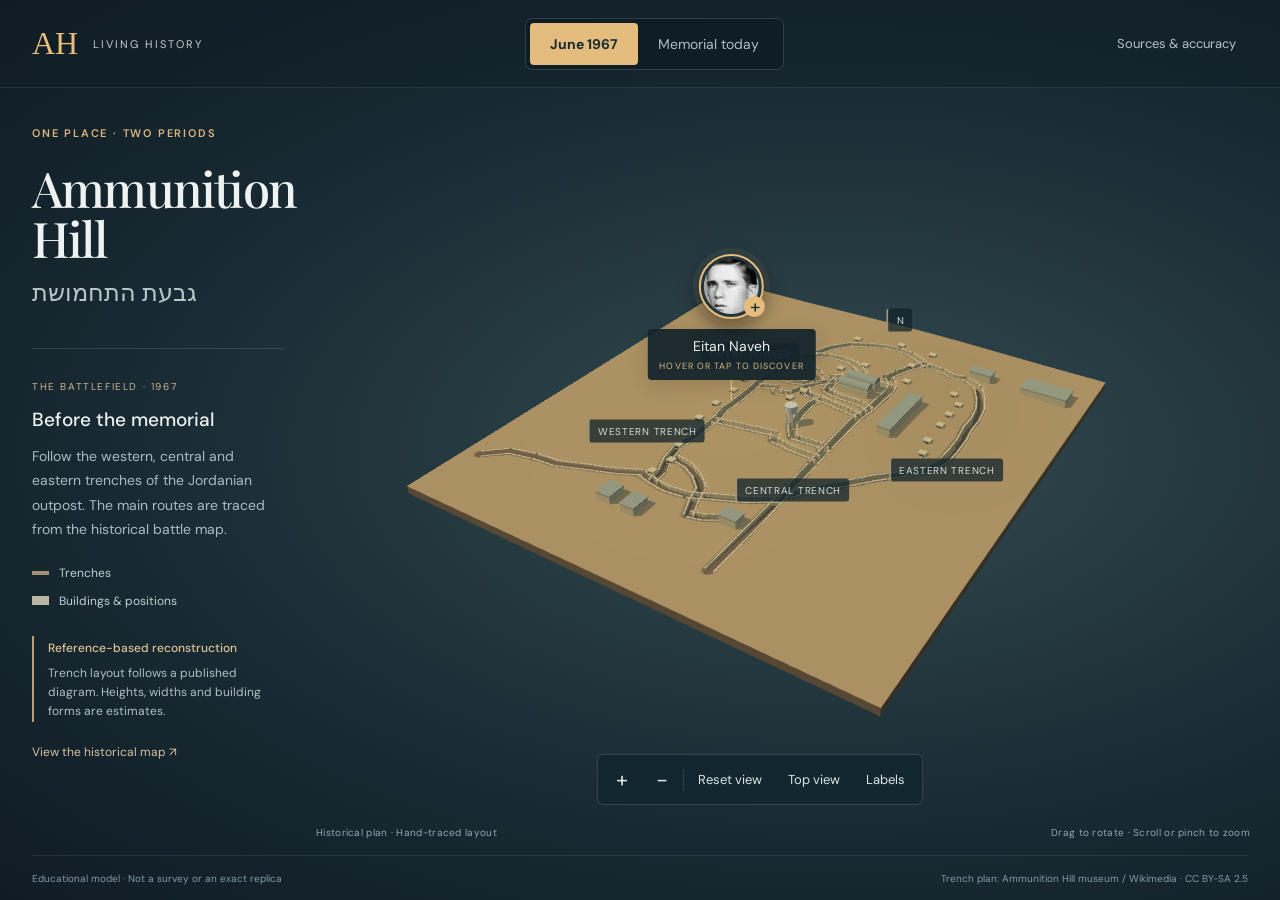
==== index.html @ fa63d5fa "Add Ammunition Hill interactive 3D game Include the June 1967 and modern memorial models, Eitan Nave" ====
<!doctype html>
<html lang="en"><head><meta charset="utf-8"><meta name="viewport" content="width=device-width,initial-scale=1"><title>Ammunition Hill — Then & Now</title><meta name="description" content="Explore two reference-based 3D models of Ammunition Hill: the 1967 battlefield and the modern memorial."><link rel="stylesheet" href="theme.css"><script type="importmap">{"imports":{"three":"./three.module.js"}}</script></head>
<body><main>
<header><a class="brand" href="./">AH <span>LIVING HISTORY</span></a><div class="era-switch" role="group" aria-label="Choose a period"><button id="era1967" aria-pressed="true">June 1967</button><button id="eraToday" aria-pressed="false">Memorial today</button></div><button id="sourcesButton" class="quiet">Sources & accuracy</button></header>
<aside class="intro-panel"><p class="eyebrow">ONE PLACE · TWO PERIODS</p><h1>Ammunition<br>Hill</h1><p class="hebrew" lang="he" dir="rtl">גבעת התחמושת</p><div class="era-copy"><span id="eraCaption">THE BATTLEFIELD · 1967</span><h2 id="eraTitle">Before the memorial</h2><p id="eraDescription">Follow the western, central and eastern trenches of the Jordanian outpost. The main routes are traced from the historical battle map.</p></div><div class="legend"><span><i class="trench-key"></i>Trenches</span><span><i class="building-key"></i>Buildings & positions</span></div><div class="accuracy"><b>Reference-based reconstruction</b><p id="accuracyText">Trench layout follows a published diagram. Heights, widths and building forms are estimates.</p></div><button id="mapButton" class="text-button">View the historical map ↗</button></aside>
<div id="scene" aria-label="Interactive 3D reconstruction of Ammunition Hill"></div><div id="loading" role="status">Preparing both landscapes…</div>
<div id="marker"><button id="portrait" aria-label="Read Eitan Naveh’s story" aria-expanded="false" aria-controls="story"><img src="eitan.jpg" alt="Eitan Naveh"><span class="plus">+</span></button><span class="marker-label">Eitan Naveh<small>HOVER OR TAP TO DISCOVER</small></span></div>
<div id="labels" aria-hidden="true"></div>
<article id="story" hidden aria-label="Eitan Naveh’s story"><button id="close" aria-label="Close biography">×</button><div class="story-head"><img src="eitan.jpg" alt="Portrait of Eitan Naveh"><div><p class="eyebrow">THE PEOPLE OF THE HILL</p><h2>Eitan Naveh</h2><p lang="he" dir="rtl">איתן נאוה</p><span>1944–1967 · Paratrooper</span></div></div><div class="story-body"><h3>His life</h3><p>Born on 1 June 1944 in Moledet, Eitan volunteered for the paratroopers. He served as a reservist during the Six-Day War.</p><h3>His contribution to the battle</h3><p>On 6 June 1967, he left the trench and fired his machine gun from exposed ground, covering his comrades and enabling them to advance. He was killed while providing that cover, aged 23.</p><div class="honour">MEDAL OF VALOR<span>Awarded posthumously in 1973</span></div><a target="_blank" rel="noopener" href="https://www.izkor.gov.il/איתן%20נאוֶה/en_6f1ae28db9cce8f51c79819b05be3215">Read his official memorial ↗</a><small class="credit">Biography and portrait: Israel Ministry of Defense, Izkor. Portrait rights belong to the source.</small></div></article>
<nav class="controls" aria-label="Model controls"><button id="zoomIn" aria-label="Zoom in">+</button><button id="zoomOut" aria-label="Zoom out">−</button><span></span><button id="reset">Reset view</button><button id="top">Top view</button><button id="labelsButton" aria-pressed="true">Labels</button></nav>
<div class="status-strip"><span id="modeStatus">Historical plan · Hand-traced layout</span><span>Drag to rotate · Scroll or pinch to zoom</span></div>
<footer><span>Educational model · Not a survey or an exact replica</span><span id="mapCredit">Trench plan: Ammunition Hill museum / Wikimedia · CC BY-SA 2.5</span></footer>
<dialog id="sourcesDialog"><button class="dialog-close" aria-label="Close sources">×</button><p class="eyebrow">WHAT THE MODEL IS BASED ON</p><h2>Sources & accuracy</h2><p>These are two research-based interpretations. No verified 3D scan or complete measured survey was found. The modern view is partial and is not a verified September 2026 survey.</p>
<h3>June 1967</h3><p>Main trench centerlines and building positions are hand-traced from the museum-attributed battle map. Small firing bays are simplified; underground rooms are not reconstructed.</p><a target="_blank" rel="noopener" href="https://commons.wikimedia.org/wiki/File:HATAHMOSHET1.JPG">Historical battle map — Wikimedia Commons ↗</a><p class="small">Map: Ammunition Hill museum; uploader/author Kalonimos; numbered annotations by הגמל התימני. Geometry adapted by hand, <a href="https://creativecommons.org/licenses/by-sa/2.5/" target="_blank" rel="noopener">CC BY-SA 2.5</a>. This license also applies to the adapted historical layout.</p>
<h3>The modern memorial</h3><p>Building footprints, paths and site outline use OpenStreetMap data retrieved on 26 September 2026. The western trench is an approximate interpretation of the historic route. The covered eastern trench is not shown as intact. Individual trees, exact trench survival boundaries and current underground interiors are not modeled.</p><a target="_blank" rel="noopener" href="https://www.openstreetmap.org/#map=19/31.7990/35.2281">Mapped present-day features — OpenStreetMap ↗</a><p class="small">© OpenStreetMap contributors. Data under the <a href="https://www.openstreetmap.org/copyright" target="_blank" rel="noopener">Open Database License</a>. Footprints are mapped; roof shapes and heights are estimates.</p>
<a target="_blank" rel="noopener" href="https://idsf.org.il/en/tours-en/a-tour-of-ammunition-hill/">Surviving and covered trenches — 2022 walking tour ↗</a><br><a target="_blank" rel="noopener" href="https://michaelarch.wordpress.com/2010/12/23/סיבוב-באתר-גבעת-התחמושת/">Original memorial plans & architect interview ↗</a><br><a target="_blank" rel="noopener" href="https://meyda.education.gov.il/files/noar/shalu16.pdf">Older visitor map — Ministry of Education, page 9 ↗</a>
<h3>What would make it more precise?</h3><p>A measured site survey or photogrammetric scan, dated aerial photographs, trench cross-sections, and archival building plans checked against what was actually built. Eitan’s marker indicates the western-trench area; it is not an exact surveyed point.</p>
<a target="_blank" rel="noopener" href="https://g-h.org.il/ארכיון-מאגר-מידע/">Ammunition Hill official archive ↗</a></dialog>
<dialog id="mapDialog"><button class="dialog-close" aria-label="Close historical map">×</button><h2>Historical battle map</h2><img src="battle-map.jpg" alt="Historical plan showing the western, central and eastern trench routes, buildings and numbered battle movements"><p>Diagram, not a measured survey. Numbered circles mark battle movements.</p><a href="https://commons.wikimedia.org/wiki/File:HATAHMOSHET1.JPG" target="_blank" rel="noopener">Museum-attributed map and license ↗</a></dialog>
</main><script type="module" src="model.js"></script></body></html>
---- theme.css ----
@import url('https://fonts.googleapis.com/css2?family=DM+Sans:wght@400;500;600;700&family=Playfair+Display:wght@500;600&display=swap');
:root{color-scheme:dark;font-family:'DM Sans',sans-serif;color:#eef2f0;background:#111e25}*{box-sizing:border-box}body{margin:0}button,a{-webkit-tap-highlight-color:transparent}button{font:inherit;cursor:pointer}button:focus-visible,a:focus-visible{outline:3px solid #edc27d;outline-offset:4px}button:hover{filter:brightness(1.18)}main{height:100svh;min-height:750px;position:relative;overflow:hidden;background:radial-gradient(ellipse at 65% 50%,#344a50,#172932 62%,#101c23)}header{position:absolute;inset:0 0 auto;height:88px;display:flex;align-items:center;justify-content:space-between;padding:0 32px;border-bottom:1px solid #ffffff18;z-index:6;background:#111e2560}.brand{font:32px Georgia,serif;color:#e8be7e;text-decoration:none;display:flex;align-items:center;gap:15px}.brand span{font:11px 'DM Sans',sans-serif;letter-spacing:2px;color:#c5cfcf}.era-switch{display:flex;border:1px solid #ffffff25;padding:4px;border-radius:7px;background:#0b192080}.era-switch button{padding:12px 20px;border:0;border-radius:4px;background:none;color:#aebfc4;font-size:14px}.era-switch button[aria-pressed=true]{background:#e4bc7d;color:#192a32;font-weight:700}.quiet{font-size:13px;background:none;border:0;color:#b6c5ca;padding:12px}.intro-panel{position:absolute;top:115px;left:32px;width:252px;z-index:3}.eyebrow{font-size:11px;letter-spacing:1.8px;font-weight:600;color:#dbb67d}h1{font-family:'Playfair Display',Georgia,serif;font-weight:500;line-height:1.03;font-size:49px;letter-spacing:-1.8px;margin:23px 0 13px}.hebrew{text-align:left;font-size:24px;color:#b7c5c6;margin:0}.era-copy{margin-top:40px;border-top:1px solid #ffffff20;padding-top:25px}.era-copy>span{color:#d0b48d;font-size:10px;letter-spacing:1.6px}.era-copy h2{font-size:19px;font-weight:500;margin:12px 0}.era-copy p{color:#a8bcc3;font-size:14px;line-height:1.75;margin:0}.legend{display:flex;flex-direction:column;gap:12px;margin-top:23px;font-size:12px;color:#c4cfd1}.legend span{display:flex;align-items:center;gap:10px}.legend i{display:block;width:17px;height:4px;background:#a09173}.legend .building-key{height:9px;background:#bcb6a5}.accuracy{margin-top:27px;color:#b3bec2;border-left:2px solid #bca070;padding-left:14px}.accuracy b{font-size:12px;font-weight:500;color:#dfc395}.accuracy p{font-size:12px;line-height:1.6;margin:7px 0}.text-button{font-size:12px;color:#d5c2a4;border:0;background:none;padding:15px 0}#scene{position:absolute;top:88px;bottom:115px;left:290px;right:0}canvas{display:block;touch-action:none}#loading{position:absolute;left:50%;top:50%;color:#e5bd7d;z-index:3}#marker{position:absolute;z-index:4;display:flex;flex-direction:column;align-items:center;transform:translate(-50%,-100%)}#portrait{position:relative;width:65px;height:65px;border:2px solid #e5bd7d;padding:3px;border-radius:50%;background:#23343a;box-shadow:0 0 0 6px #e5bd7d13,0 7px 20px #0008}#portrait img{width:100%;height:100%;object-fit:cover;border-radius:50%}.plus{position:absolute;right:-3px;bottom:0;background:#e5bd7d;color:#172930;width:21px;height:21px;border-radius:50%;font-size:19px;line-height:21px}.marker-label{margin-top:10px;background:#14242bef;padding:8px 12px;text-align:center;font-size:14px;border-radius:4px;box-shadow:0 5px 20px #0002}.marker-label small{display:block;font-size:9px;letter-spacing:1.1px;color:#d7b682;margin-top:5px}#marker:after{content:'';display:block;height:20px;width:1px;background:#e5bd7d}#labels{pointer-events:none;position:absolute;inset:0;z-index:2}.model-label{position:absolute;transform:translate(-50%,-50%);color:#d2dbd9;font-size:10px;letter-spacing:.7px;background:#10222abc;padding:5px 8px;border-radius:3px;white-space:nowrap;border-left:2px solid #9f9479}.controls{position:absolute;bottom:95px;left:calc(50% + 120px);transform:translateX(-50%);display:flex;gap:2px;align-items:center;border:1px solid #ffffff25;background:#122630ee;border-radius:6px;padding:5px;z-index:5;white-space:nowrap}.controls button{border:0;background:none;color:#dce5e5;font-size:13px;padding:11px 12px}.controls button:first-child,.controls button:nth-child(2){font-size:22px;padding:4px 13px}.controls span{height:22px;background:#ffffff20;width:1px}.controls button[aria-pressed=false]{color:#7c969f}.status-strip{position:absolute;bottom:61px;left:316px;right:30px;display:flex;justify-content:space-between;font-size:10px;letter-spacing:.3px;color:#8fa9b3}footer{position:absolute;bottom:0;left:32px;right:32px;min-height:45px;display:flex;align-items:center;justify-content:space-between;border-top:1px solid #ffffff15;color:#829da7;font-size:10px;gap:20px}#story{position:absolute;z-index:10;right:25px;top:108px;width:370px;max-height:calc(100% - 170px);overflow:auto;background:#f2efe6;color:#253239;border-radius:8px;box-shadow:0 20px 70px #0008}#story[hidden]{display:none}#close,.dialog-close{position:absolute;right:9px;top:7px;border:0;background:none;font-size:27px;color:#59666a;padding:3px 9px}.story-head{display:flex;gap:17px;padding:26px 23px 22px;border-bottom:1px solid #d7d3c8}.story-head img{width:70px;height:90px;object-fit:cover;border-radius:3px}.story-head .eyebrow{font-size:9px;letter-spacing:1px;color:#887047}.story-head h2{font:29px 'Playfair Display',Georgia,serif;margin:8px 0}.story-head p[lang]{text-align:left;margin:6px 0}.story-head span{font-size:12px;color:#687478}.story-body{padding:3px 23px 24px}.story-body h3{font-size:14px;margin:19px 0 8px}.story-body p{font-size:16px;line-height:1.65;color:#4e5b5f;margin:0}.honour{border-left:2px solid #ac8d58;padding:5px 12px;margin:23px 0;font-size:11px;letter-spacing:1.2px}.honour span{display:block;font-size:13px;letter-spacing:0;margin-top:5px}.story-body a{font-size:13px;color:#70552f}.credit{display:block;margin-top:15px;font-size:11px;line-height:1.5;color:#758086}dialog{color:#28383f;background:#f3f2ec;border:0;border-radius:10px;padding:35px;max-width:690px;width:calc(100% - 28px);max-height:85svh;overflow:auto;box-shadow:0 30px 100px #0007}dialog::backdrop{background:#06141dcc;backdrop-filter:blur(5px)}dialog h2{font:32px 'Playfair Display',Georgia,serif;margin:15px 0}dialog h3{font-size:18px;margin-top:25px}dialog p{font-size:16px;line-height:1.65;color:#53666e}dialog a{color:#527380;font-size:14px;line-height:2}dialog .eyebrow{color:#8c6c3e}dialog .small{font-size:12px}#mapDialog{max-width:590px;text-align:center}#mapDialog img{display:block;max-width:100%;max-height:60vh;margin:15px auto}#mapDialog p{font-size:13px}@media(min-width:1600px){.intro-panel{left:45px;width:285px}#scene{left:320px}.intro-panel h1{font-size:58px}.era-copy p{font-size:16px}}@media(max-width:1050px){header{padding:0 20px;gap:15px}.brand span{display:none}.intro-panel{left:22px;width:215px}h1{font-size:42px}#scene{left:240px}.era-copy{margin-top:27px}.status-strip{left:260px}.status-strip span:last-child{display:none}.controls{left:calc(50% + 105px)}footer{left:22px;right:22px}footer span:last-child{max-width:40%}}@media(max-width:800px){main{min-height:860px}header{height:75px;padding:0 14px;gap:10px}.brand{font-size:27px}.era-switch button{padding:10px 11px;font-size:12px}.quiet{font-size:10px;padding:3px;max-width:62px}.intro-panel{top:98px;left:20px;right:20px;width:auto}.intro-panel .eyebrow{font-size:10px;margin:0 0 12px}.intro-panel h1{font-size:36px;line-height:1.1;margin:0;letter-spacing:-1px}.intro-panel h1 br{display:none}.hebrew{font-size:18px;margin-top:5px}.era-copy{margin-top:17px;padding-top:12px}.era-copy h2{font-size:16px;margin:7px 0}.era-copy p{font-size:12px;line-height:1.55;max-width:450px}.legend,.accuracy,.text-button{display:none}#scene{left:0;top:304px;bottom:152px}.controls{left:50%;bottom:96px}.controls button{padding:10px;font-size:12px}.status-strip{left:20px;right:20px;bottom:69px;font-size:10px;text-align:center;justify-content:center}footer{left:20px;right:20px;font-size:9px;line-height:1.5}footer span:first-child{max-width:50%}#portrait{width:51px;height:51px}.marker-label{font-size:12px;padding:6px 8px}.marker-label small{font-size:8px}#marker:after{height:15px}#story{left:14px;right:14px;width:auto;top:91px;max-height:calc(100% - 175px)}.model-label{font-size:8px;padding:4px 6px}dialog{padding:25px}}
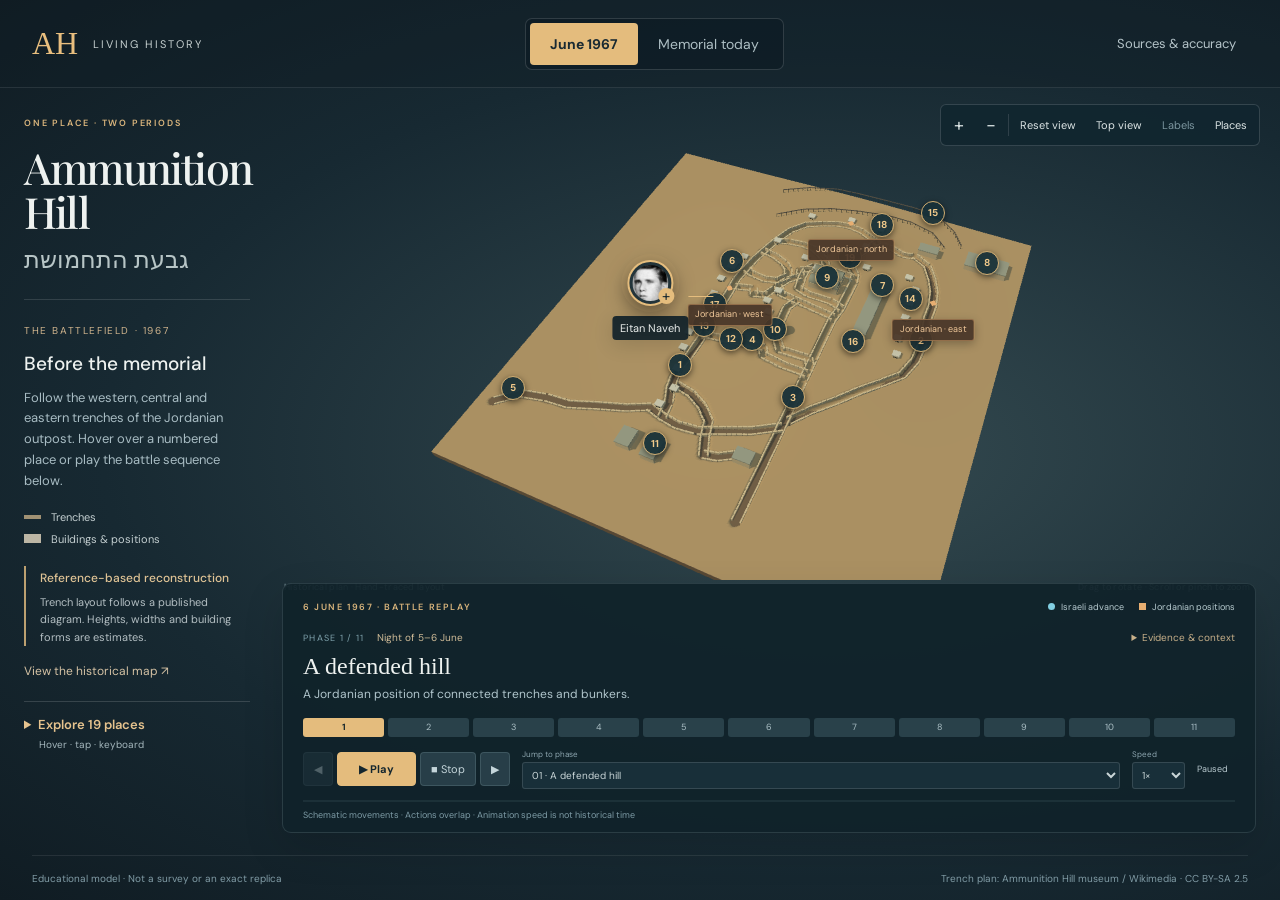
==== commit d27cb55d: "Add historical landmark explorer and battle replay Add 19 sourced hover cards, more defensive detail" ====
--- a/index.html
+++ b/index.html
@@ -2,19 +2,21 @@
 <html lang="en"><head><meta charset="utf-8"><meta name="viewport" content="width=device-width,initial-scale=1"><title>Ammunition Hill — Then & Now</title><meta name="description" content="Explore two reference-based 3D models of Ammunition Hill: the 1967 battlefield and the modern memorial."><link rel="stylesheet" href="theme.css"><script type="importmap">{"imports":{"three":"./three.module.js"}}</script></head>
 <body><main>
 <header><a class="brand" href="./">AH <span>LIVING HISTORY</span></a><div class="era-switch" role="group" aria-label="Choose a period"><button id="era1967" aria-pressed="true">June 1967</button><button id="eraToday" aria-pressed="false">Memorial today</button></div><button id="sourcesButton" class="quiet">Sources & accuracy</button></header>
-<aside class="intro-panel"><p class="eyebrow">ONE PLACE · TWO PERIODS</p><h1>Ammunition<br>Hill</h1><p class="hebrew" lang="he" dir="rtl">גבעת התחמושת</p><div class="era-copy"><span id="eraCaption">THE BATTLEFIELD · 1967</span><h2 id="eraTitle">Before the memorial</h2><p id="eraDescription">Follow the western, central and eastern trenches of the Jordanian outpost. The main routes are traced from the historical battle map.</p></div><div class="legend"><span><i class="trench-key"></i>Trenches</span><span><i class="building-key"></i>Buildings & positions</span></div><div class="accuracy"><b>Reference-based reconstruction</b><p id="accuracyText">Trench layout follows a published diagram. Heights, widths and building forms are estimates.</p></div><button id="mapButton" class="text-button">View the historical map ↗</button></aside>
+<aside class="intro-panel"><p class="eyebrow">ONE PLACE · TWO PERIODS</p><h1>Ammunition <br>Hill</h1><p class="hebrew" lang="he" dir="rtl">גבעת התחמושת</p><div class="era-copy"><span id="eraCaption">THE BATTLEFIELD · 1967</span><h2 id="eraTitle">Before the memorial</h2><p id="eraDescription">Follow the western, central and eastern trenches of the Jordanian outpost. Hover over a numbered place or play the battle sequence below.</p></div><div class="legend"><span><i class="trench-key"></i>Trenches</span><span><i class="building-key"></i>Buildings & positions</span></div><div class="accuracy"><b>Reference-based reconstruction</b><p id="accuracyText">Trench layout follows a published diagram. Heights, widths and building forms are estimates.</p></div><button id="mapButton" class="text-button">View the historical map ↗</button><details id="landmarkBrowser"><summary>Explore 19 places <span>Hover · tap · keyboard</span></summary><div id="landmarkList"></div></details></aside>
 <div id="scene" aria-label="Interactive 3D reconstruction of Ammunition Hill"></div><div id="loading" role="status">Preparing both landscapes…</div>
 <div id="marker"><button id="portrait" aria-label="Read Eitan Naveh’s story" aria-expanded="false" aria-controls="story"><img src="eitan.jpg" alt="Eitan Naveh"><span class="plus">+</span></button><span class="marker-label">Eitan Naveh<small>HOVER OR TAP TO DISCOVER</small></span></div>
-<div id="labels" aria-hidden="true"></div>
+<div id="labels" hidden aria-hidden="true"></div><div id="hotspots" aria-label="Historical landmarks"></div><div id="unitLabels" aria-hidden="true"></div>
+<article id="landmarkCard" hidden aria-labelledby="landmarkTitle"><button id="closeLandmark" aria-label="Close landmark details">×</button><p class="eyebrow" id="landmarkCategory"></p><h2 id="landmarkTitle"></h2><p id="landmarkSummary"></p><p id="landmarkDetail"></p><p id="landmarkConfidence" class="location-note"></p><div id="landmarkSources" class="source-links"></div></article>
+<section id="battlePanel" aria-label="Battle replay"><div class="replay-header"><span class="eyebrow">6 JUNE 1967 · BATTLE REPLAY</span><span class="replay-legend"><i></i>Israeli advance <i></i>Jordanian positions</span></div><div class="phase-copy" aria-live="polite"><div><span id="phaseProgress"></span><span id="phaseTime"></span><h2 id="phaseTitle"></h2><p id="phaseSummary"></p></div><details id="phaseNotes"><summary>Evidence & context</summary><p id="phaseDetail"></p><div id="phaseSources" class="source-links"></div><p id="battleNote"></p></details></div><div id="phaseSteps" aria-label="Battle phases"></div><div class="playback-row"><div class="playback-buttons"><button id="previousPhase" aria-label="Previous battle phase" title="Previous phase">◀</button><button id="playBattle" aria-label="Play battle replay">▶ Play</button><button id="stopBattle" aria-label="Stop and reset battle replay" title="Stop and return to start">■ Stop</button><button id="nextPhase" aria-label="Next battle phase" title="Next phase">▶</button></div><label class="phase-picker">Jump to phase<select id="phaseSelect"></select></label><label class="speed-picker">Speed<select id="replaySpeed"><option value="0.5">0.5×</option><option value="1" selected>1×</option><option value="2">2×</option></select></label><span id="playStatus">Paused</span></div><div class="replay-progress" aria-hidden="true"><div id="phaseBar"></div></div><p class="replay-caveat">Schematic movements · Actions overlap · Animation speed is not historical time</p></section>
 <article id="story" hidden aria-label="Eitan Naveh’s story"><button id="close" aria-label="Close biography">×</button><div class="story-head"><img src="eitan.jpg" alt="Portrait of Eitan Naveh"><div><p class="eyebrow">THE PEOPLE OF THE HILL</p><h2>Eitan Naveh</h2><p lang="he" dir="rtl">איתן נאוה</p><span>1944–1967 · Paratrooper</span></div></div><div class="story-body"><h3>His life</h3><p>Born on 1 June 1944 in Moledet, Eitan volunteered for the paratroopers. He served as a reservist during the Six-Day War.</p><h3>His contribution to the battle</h3><p>On 6 June 1967, he left the trench and fired his machine gun from exposed ground, covering his comrades and enabling them to advance. He was killed while providing that cover, aged 23.</p><div class="honour">MEDAL OF VALOR<span>Awarded posthumously in 1973</span></div><a target="_blank" rel="noopener" href="https://www.izkor.gov.il/איתן%20נאוֶה/en_6f1ae28db9cce8f51c79819b05be3215">Read his official memorial ↗</a><small class="credit">Biography and portrait: Israel Ministry of Defense, Izkor. Portrait rights belong to the source.</small></div></article>
-<nav class="controls" aria-label="Model controls"><button id="zoomIn" aria-label="Zoom in">+</button><button id="zoomOut" aria-label="Zoom out">−</button><span></span><button id="reset">Reset view</button><button id="top">Top view</button><button id="labelsButton" aria-pressed="true">Labels</button></nav>
+<nav class="controls" aria-label="Model controls"><button id="zoomIn" aria-label="Zoom in">+</button><button id="zoomOut" aria-label="Zoom out">−</button><span></span><button id="reset">Reset view</button><button id="top">Top view</button><button id="labelsButton" aria-pressed="false">Labels</button><button id="hotspotsButton" aria-pressed="true">Places</button></nav>
 <div class="status-strip"><span id="modeStatus">Historical plan · Hand-traced layout</span><span>Drag to rotate · Scroll or pinch to zoom</span></div>
 <footer><span>Educational model · Not a survey or an exact replica</span><span id="mapCredit">Trench plan: Ammunition Hill museum / Wikimedia · CC BY-SA 2.5</span></footer>
 <dialog id="sourcesDialog"><button class="dialog-close" aria-label="Close sources">×</button><p class="eyebrow">WHAT THE MODEL IS BASED ON</p><h2>Sources & accuracy</h2><p>These are two research-based interpretations. No verified 3D scan or complete measured survey was found. The modern view is partial and is not a verified September 2026 survey.</p>
 <h3>June 1967</h3><p>Main trench centerlines and building positions are hand-traced from the museum-attributed battle map. Small firing bays are simplified; underground rooms are not reconstructed.</p><a target="_blank" rel="noopener" href="https://commons.wikimedia.org/wiki/File:HATAHMOSHET1.JPG">Historical battle map — Wikimedia Commons ↗</a><p class="small">Map: Ammunition Hill museum; uploader/author Kalonimos; numbered annotations by הגמל התימני. Geometry adapted by hand, <a href="https://creativecommons.org/licenses/by-sa/2.5/" target="_blank" rel="noopener">CC BY-SA 2.5</a>. This license also applies to the adapted historical layout.</p>
 <h3>The modern memorial</h3><p>Building footprints, paths and site outline use OpenStreetMap data retrieved on 26 September 2026. The western trench is an approximate interpretation of the historic route. The covered eastern trench is not shown as intact. Individual trees, exact trench survival boundaries and current underground interiors are not modeled.</p><a target="_blank" rel="noopener" href="https://www.openstreetmap.org/#map=19/31.7990/35.2281">Mapped present-day features — OpenStreetMap ↗</a><p class="small">© OpenStreetMap contributors. Data under the <a href="https://www.openstreetmap.org/copyright" target="_blank" rel="noopener">Open Database License</a>. Footprints are mapped; roof shapes and heights are estimates.</p>
 <a target="_blank" rel="noopener" href="https://idsf.org.il/en/tours-en/a-tour-of-ammunition-hill/">Surviving and covered trenches — 2022 walking tour ↗</a><br><a target="_blank" rel="noopener" href="https://michaelarch.wordpress.com/2010/12/23/סיבוב-באתר-גבעת-התחמושת/">Original memorial plans & architect interview ↗</a><br><a target="_blank" rel="noopener" href="https://meyda.education.gov.il/files/noar/shalu16.pdf">Older visitor map — Ministry of Education, page 9 ↗</a>
-<h3>What would make it more precise?</h3><p>A measured site survey or photogrammetric scan, dated aerial photographs, trench cross-sections, and archival building plans checked against what was actually built. Eitan’s marker indicates the western-trench area; it is not an exact surveyed point.</p>
+<h3>Battle replay & landmark evidence</h3><p>The replay presents documented phases, not a record of every soldier’s movement. Dashed paths and tokens are schematic; tokens do not represent troop numbers. Events overlap, and accounts disagree on some times. Playback uses equal-length phases for reading, not elapsed battle time. Hover cards identify uncertain placements. Minefield boundaries and underground interiors are not reconstructed.</p><div id="researchSources"></div><h3>What would make it more precise?</h3><p>A measured site survey or photogrammetric scan, dated aerial photographs, trench cross-sections, and archival building plans checked against what was actually built. Eitan’s marker indicates the western-trench area; it is not an exact surveyed point.</p>
 <a target="_blank" rel="noopener" href="https://g-h.org.il/ארכיון-מאגר-מידע/">Ammunition Hill official archive ↗</a></dialog>
 <dialog id="mapDialog"><button class="dialog-close" aria-label="Close historical map">×</button><h2>Historical battle map</h2><img src="battle-map.jpg" alt="Historical plan showing the western, central and eastern trench routes, buildings and numbered battle movements"><p>Diagram, not a measured survey. Numbered circles mark battle movements.</p><a href="https://commons.wikimedia.org/wiki/File:HATAHMOSHET1.JPG" target="_blank" rel="noopener">Museum-attributed map and license ↗</a></dialog>
 </main><script type="module" src="model.js"></script></body></html>
--- a/theme.css
+++ b/theme.css
@@ -1,2 +1,15 @@
 @import url('https://fonts.googleapis.com/css2?family=DM+Sans:wght@400;500;600;700&family=Playfair+Display:wght@500;600&display=swap');
 :root{color-scheme:dark;font-family:'DM Sans',sans-serif;color:#eef2f0;background:#111e25}*{box-sizing:border-box}body{margin:0}button,a{-webkit-tap-highlight-color:transparent}button{font:inherit;cursor:pointer}button:focus-visible,a:focus-visible{outline:3px solid #edc27d;outline-offset:4px}button:hover{filter:brightness(1.18)}main{height:100svh;min-height:750px;position:relative;overflow:hidden;background:radial-gradient(ellipse at 65% 50%,#344a50,#172932 62%,#101c23)}header{position:absolute;inset:0 0 auto;height:88px;display:flex;align-items:center;justify-content:space-between;padding:0 32px;border-bottom:1px solid #ffffff18;z-index:6;background:#111e2560}.brand{font:32px Georgia,serif;color:#e8be7e;text-decoration:none;display:flex;align-items:center;gap:15px}.brand span{font:11px 'DM Sans',sans-serif;letter-spacing:2px;color:#c5cfcf}.era-switch{display:flex;border:1px solid #ffffff25;padding:4px;border-radius:7px;background:#0b192080}.era-switch button{padding:12px 20px;border:0;border-radius:4px;background:none;color:#aebfc4;font-size:14px}.era-switch button[aria-pressed=true]{background:#e4bc7d;color:#192a32;font-weight:700}.quiet{font-size:13px;background:none;border:0;color:#b6c5ca;padding:12px}.intro-panel{position:absolute;top:115px;left:32px;width:252px;z-index:3}.eyebrow{font-size:11px;letter-spacing:1.8px;font-weight:600;color:#dbb67d}h1{font-family:'Playfair Display',Georgia,serif;font-weight:500;line-height:1.03;font-size:49px;letter-spacing:-1.8px;margin:23px 0 13px}.hebrew{text-align:left;font-size:24px;color:#b7c5c6;margin:0}.era-copy{margin-top:40px;border-top:1px solid #ffffff20;padding-top:25px}.era-copy>span{color:#d0b48d;font-size:10px;letter-spacing:1.6px}.era-copy h2{font-size:19px;font-weight:500;margin:12px 0}.era-copy p{color:#a8bcc3;font-size:14px;line-height:1.75;margin:0}.legend{display:flex;flex-direction:column;gap:12px;margin-top:23px;font-size:12px;color:#c4cfd1}.legend span{display:flex;align-items:center;gap:10px}.legend i{display:block;width:17px;height:4px;background:#a09173}.legend .building-key{height:9px;background:#bcb6a5}.accuracy{margin-top:27px;color:#b3bec2;border-left:2px solid #bca070;padding-left:14px}.accuracy b{font-size:12px;font-weight:500;color:#dfc395}.accuracy p{font-size:12px;line-height:1.6;margin:7px 0}.text-button{font-size:12px;color:#d5c2a4;border:0;background:none;padding:15px 0}#scene{position:absolute;top:88px;bottom:115px;left:290px;right:0}canvas{display:block;touch-action:none}#loading{position:absolute;left:50%;top:50%;color:#e5bd7d;z-index:3}#marker{position:absolute;z-index:4;display:flex;flex-direction:column;align-items:center;transform:translate(-50%,-100%)}#portrait{position:relative;width:65px;height:65px;border:2px solid #e5bd7d;padding:3px;border-radius:50%;background:#23343a;box-shadow:0 0 0 6px #e5bd7d13,0 7px 20px #0008}#portrait img{width:100%;height:100%;object-fit:cover;border-radius:50%}.plus{position:absolute;right:-3px;bottom:0;background:#e5bd7d;color:#172930;width:21px;height:21px;border-radius:50%;font-size:19px;line-height:21px}.marker-label{margin-top:10px;background:#14242bef;padding:8px 12px;text-align:center;font-size:14px;border-radius:4px;box-shadow:0 5px 20px #0002}.marker-label small{display:block;font-size:9px;letter-spacing:1.1px;color:#d7b682;margin-top:5px}#marker:after{content:'';display:block;height:20px;width:1px;background:#e5bd7d}#labels{pointer-events:none;position:absolute;inset:0;z-index:2}.model-label{position:absolute;transform:translate(-50%,-50%);color:#d2dbd9;font-size:10px;letter-spacing:.7px;background:#10222abc;padding:5px 8px;border-radius:3px;white-space:nowrap;border-left:2px solid #9f9479}.controls{position:absolute;bottom:95px;left:calc(50% + 120px);transform:translateX(-50%);display:flex;gap:2px;align-items:center;border:1px solid #ffffff25;background:#122630ee;border-radius:6px;padding:5px;z-index:5;white-space:nowrap}.controls button{border:0;background:none;color:#dce5e5;font-size:13px;padding:11px 12px}.controls button:first-child,.controls button:nth-child(2){font-size:22px;padding:4px 13px}.controls span{height:22px;background:#ffffff20;width:1px}.controls button[aria-pressed=false]{color:#7c969f}.status-strip{position:absolute;bottom:61px;left:316px;right:30px;display:flex;justify-content:space-between;font-size:10px;letter-spacing:.3px;color:#8fa9b3}footer{position:absolute;bottom:0;left:32px;right:32px;min-height:45px;display:flex;align-items:center;justify-content:space-between;border-top:1px solid #ffffff15;color:#829da7;font-size:10px;gap:20px}#story{position:absolute;z-index:10;right:25px;top:108px;width:370px;max-height:calc(100% - 170px);overflow:auto;background:#f2efe6;color:#253239;border-radius:8px;box-shadow:0 20px 70px #0008}#story[hidden]{display:none}#close,.dialog-close{position:absolute;right:9px;top:7px;border:0;background:none;font-size:27px;color:#59666a;padding:3px 9px}.story-head{display:flex;gap:17px;padding:26px 23px 22px;border-bottom:1px solid #d7d3c8}.story-head img{width:70px;height:90px;object-fit:cover;border-radius:3px}.story-head .eyebrow{font-size:9px;letter-spacing:1px;color:#887047}.story-head h2{font:29px 'Playfair Display',Georgia,serif;margin:8px 0}.story-head p[lang]{text-align:left;margin:6px 0}.story-head span{font-size:12px;color:#687478}.story-body{padding:3px 23px 24px}.story-body h3{font-size:14px;margin:19px 0 8px}.story-body p{font-size:16px;line-height:1.65;color:#4e5b5f;margin:0}.honour{border-left:2px solid #ac8d58;padding:5px 12px;margin:23px 0;font-size:11px;letter-spacing:1.2px}.honour span{display:block;font-size:13px;letter-spacing:0;margin-top:5px}.story-body a{font-size:13px;color:#70552f}.credit{display:block;margin-top:15px;font-size:11px;line-height:1.5;color:#758086}dialog{color:#28383f;background:#f3f2ec;border:0;border-radius:10px;padding:35px;max-width:690px;width:calc(100% - 28px);max-height:85svh;overflow:auto;box-shadow:0 30px 100px #0007}dialog::backdrop{background:#06141dcc;backdrop-filter:blur(5px)}dialog h2{font:32px 'Playfair Display',Georgia,serif;margin:15px 0}dialog h3{font-size:18px;margin-top:25px}dialog p{font-size:16px;line-height:1.65;color:#53666e}dialog a{color:#527380;font-size:14px;line-height:2}dialog .eyebrow{color:#8c6c3e}dialog .small{font-size:12px}#mapDialog{max-width:590px;text-align:center}#mapDialog img{display:block;max-width:100%;max-height:60vh;margin:15px auto}#mapDialog p{font-size:13px}@media(min-width:1600px){.intro-panel{left:45px;width:285px}#scene{left:320px}.intro-panel h1{font-size:58px}.era-copy p{font-size:16px}}@media(max-width:1050px){header{padding:0 20px;gap:15px}.brand span{display:none}.intro-panel{left:22px;width:215px}h1{font-size:42px}#scene{left:240px}.era-copy{margin-top:27px}.status-strip{left:260px}.status-strip span:last-child{display:none}.controls{left:calc(50% + 105px)}footer{left:22px;right:22px}footer span:last-child{max-width:40%}}@media(max-width:800px){main{min-height:860px}header{height:75px;padding:0 14px;gap:10px}.brand{font-size:27px}.era-switch button{padding:10px 11px;font-size:12px}.quiet{font-size:10px;padding:3px;max-width:62px}.intro-panel{top:98px;left:20px;right:20px;width:auto}.intro-panel .eyebrow{font-size:10px;margin:0 0 12px}.intro-panel h1{font-size:36px;line-height:1.1;margin:0;letter-spacing:-1px}.intro-panel h1 br{display:none}.hebrew{font-size:18px;margin-top:5px}.era-copy{margin-top:17px;padding-top:12px}.era-copy h2{font-size:16px;margin:7px 0}.era-copy p{font-size:12px;line-height:1.55;max-width:450px}.legend,.accuracy,.text-button{display:none}#scene{left:0;top:304px;bottom:152px}.controls{left:50%;bottom:96px}.controls button{padding:10px;font-size:12px}.status-strip{left:20px;right:20px;bottom:69px;font-size:10px;text-align:center;justify-content:center}footer{left:20px;right:20px;font-size:9px;line-height:1.5}footer span:first-child{max-width:50%}#portrait{width:51px;height:51px}.marker-label{font-size:12px;padding:6px 8px}.marker-label small{font-size:8px}#marker:after{height:15px}#story{left:14px;right:14px;width:auto;top:91px;max-height:calc(100% - 175px)}.model-label{font-size:8px;padding:4px 6px}dialog{padding:25px}}
+/* Historical explorer and evidence-based replay */
+[hidden]{display:none!important}main{min-height:900px}.intro-panel{top:108px;left:24px;width:226px}h1{font-size:43px;margin:16px 0 10px}.intro-panel>.eyebrow{font-size:9px}.era-copy{margin-top:24px;padding-top:18px}.era-copy p{font-size:13px;line-height:1.6}.legend{margin-top:18px;font-size:11px;gap:8px}.accuracy{margin-top:20px}.accuracy p{font-size:11px}.text-button{padding:10px 0}#scene{left:264px;top:88px;bottom:320px}.controls{top:104px;right:20px;left:auto;bottom:auto;transform:none;padding:3px}.controls button{font-size:11px;padding:9px}.controls button:first-child,.controls button:nth-child(2){font-size:18px;padding:5px 10px}.status-strip{bottom:307px;left:284px;font-size:9px}.model-label{font-size:8px;opacity:.8}#portrait{width:46px;height:46px}.marker-label{font-size:11px;padding:5px 8px}.marker-label small{font-size:7px}.plus{width:16px;height:16px;font-size:15px;line-height:16px}#marker:after{height:11px}
+#landmarkBrowser{margin-top:12px;border-top:1px solid #ffffff25;padding-top:14px}#landmarkBrowser summary{cursor:pointer;color:#e6c38e;font-size:13px;font-weight:600}#landmarkBrowser summary span{display:block;color:#a5b7bd;font-size:10px;font-weight:400;padding-top:5px;margin-left:15px}#landmarkList{max-height:200px;overflow:auto;margin-top:10px;scrollbar-width:thin}.landmark-entry{display:flex;gap:9px;text-align:left;width:100%;background:none;border:0;border-bottom:1px solid #ffffff0d;color:#c8d5d7;padding:8px 3px;font-size:11px}.landmark-entry span{color:#bf9c65;font-size:10px}.landmark-entry b{font-weight:400}.landmark-entry:hover,.landmark-entry[aria-expanded=true]{background:#ffffff0c;color:#fff}
+#hotspots,#unitLabels{position:absolute;inset:0;pointer-events:none;z-index:3}.hotspot{pointer-events:auto;position:absolute;transform:translate(-50%,-50%);width:24px;height:24px;padding:0;border-radius:50%;background:#183037ef;color:#f1ca8b;border:1px solid #d2ad71;box-shadow:0 2px 6px #0008;font-size:10px;font-weight:700;transition:background .12s,box-shadow .12s}.hotspot:hover,.hotspot.selected,.hotspot:focus-visible{background:#edc78e;color:#13252c;box-shadow:0 0 0 5px #e7c28828;z-index:6}.unit-label{position:absolute;transform:translate(-50%,16px);padding:4px 7px;border:1px solid #80c6d479;background:#12323ded;color:#b7e3ed;border-radius:3px;font-size:9px;max-width:155px;line-height:1.3;text-align:center;box-shadow:0 3px 10px #0004}.unit-label.jordanian{border-color:#e7ae7170;color:#f1c99b;background:#493628ed}
+#landmarkCard{position:absolute;top:158px;right:24px;width:326px;z-index:12;background:#f3efe4;color:#28383b;border-radius:7px;box-shadow:0 20px 65px #0008;padding:24px;max-height:calc(100% - 195px);overflow:auto}#landmarkCard .eyebrow{color:#8a6c3e;text-transform:uppercase;font-size:10px;margin:0 24px 10px 0}#landmarkCard h2{font-family:Georgia,serif;font-weight:500;font-size:27px;line-height:1.12;margin:0 15px 16px 0}#landmarkCard p:not(.eyebrow){font-size:14px;line-height:1.65;color:#46565b}#landmarkCard .location-note{font-size:11px!important;border-left:2px solid #b9985d;padding-left:10px;color:#75817e!important}#closeLandmark{position:absolute;top:9px;right:9px;border:0;background:none;color:#526564;font-size:25px}#landmarkDetail:empty{display:none}.source-links{display:flex;flex-direction:column;gap:5px}.source-links a{font-size:10px;line-height:1.4;color:#7196a4}#landmarkCard .source-links a{color:#526e77}
+#battlePanel{position:absolute;bottom:67px;left:282px;right:24px;background:#11232aee;border:1px solid #abc5cb29;border-radius:9px;padding:17px 20px 10px;z-index:6;box-shadow:0 15px 40px #0002}.replay-header{display:flex;align-items:center;justify-content:space-between;gap:12px;margin-bottom:12px}.replay-header .eyebrow{font-size:9px;letter-spacing:1.6px}.replay-legend{font-size:9px;color:#b8cbd0;display:flex;gap:6px;align-items:center}.replay-legend i{width:7px;height:7px;border-radius:50%;background:#82cfe2}.replay-legend i:nth-child(2){margin-left:9px;background:#e7ae71;border-radius:0}.phase-copy{position:relative;min-height:82px;padding-right:130px}#phaseProgress{font-size:9px;letter-spacing:1.3px;color:#7fa2ac}#phaseTime{font-size:10px;color:#d2bd99;margin-left:12px}#phaseTitle{font:24px Georgia,serif;line-height:1.12;font-weight:400;margin:7px 0 6px}#phaseSummary{font-size:12px;line-height:1.6;color:#b0c5cc;margin:0;max-width:760px}#phaseNotes{position:absolute;right:0;top:0;font-size:10px;color:#b7c5c4}#phaseNotes summary{cursor:pointer;padding:6px 0;color:#c8b08a}#phaseNotes[open]{width:min(440px,100%);max-height:350px;overflow:auto;background:#172d36;padding:15px;border:1px solid #ffffff30;border-radius:6px;z-index:5;box-shadow:0 7px 30px #0007}#phaseNotes p{font-size:12px;line-height:1.6}#battleNote{font-size:10px!important;color:#9bb1b8}#phaseSteps{display:flex;gap:4px;margin-top:11px;margin-bottom:12px}.phase-dot{flex:1;background:#29414a;color:#acc0c6;border:0;border-radius:3px;font-size:9px;height:19px;padding:0}.phase-dot[aria-current=step]{background:#e4bc7d;color:#15262c;font-weight:700}.phase-dot.complete{background:#4e6b71;color:#d2e4e7}.playback-row{display:flex;align-items:center;gap:12px}.playback-buttons{display:flex;gap:4px;white-space:nowrap}.playback-buttons button{color:#c4d5da;background:#273e48;border:1px solid #abcbd02b;border-radius:4px;font-size:11px;min-height:34px;padding:7px 10px}.playback-buttons button:disabled{opacity:.35;cursor:default;filter:none}#playBattle{min-width:79px;background:#e4bc7d;color:#14262e;border-color:#e4bc7d;font-weight:700}.phase-picker,.speed-picker{font-size:8px;color:#8ea7b0;display:flex;flex-direction:column;gap:3px;min-width:0}.phase-picker{flex:1}select{font:10px 'DM Sans',sans-serif;background:#182f39;border:1px solid #ffffff20;color:#c9d5d7;border-radius:3px;padding:5px;max-width:100%}.phase-picker select{width:100%}#playStatus{font-size:9px;color:#b9cad0;min-width:38px}.replay-progress{height:2px;background:#3f586044;margin:11px 0 7px}#phaseBar{height:2px;background:#e7c288;width:0}.replay-caveat{font-size:9px;color:#7e9ba6;margin:0;line-height:1.5}.modern-view #scene{bottom:115px}.modern-view .status-strip{bottom:65px}#researchSources p{margin:7px 0}#researchSources a{font-size:12px;line-height:1.6}
+@media(min-width:1600px){#scene{left:295px}.intro-panel{width:245px}#battlePanel{left:306px;padding:21px 26px 13px}.phase-copy{min-height:88px}#phaseTitle{font-size:27px}#phaseSummary{font-size:13px}}
+@media(max-width:1100px) and (min-width:851px){.intro-panel{width:205px;left:20px}.intro-panel h1{font-size:38px}#scene{left:225px}#battlePanel{left:235px;right:18px;padding:14px}.phase-copy{padding-right:0;min-height:106px}#phaseNotes{top:-27px;right:0}.replay-legend{display:none}.playback-row{gap:7px}#playStatus{display:none}.playback-buttons button{padding:7px 8px}#phaseTitle{font-size:23px}.status-strip{left:250px}.controls{right:15px}#landmarkCard{width:310px}.landmark-entry{font-size:10px}}
+@media(max-width:850px){main{height:auto;min-height:1120px}header{height:74px;padding:0 14px;gap:10px}.brand{font-size:27px}.brand span{display:none}.era-switch button{padding:10px 11px;font-size:12px}.quiet{font-size:10px;padding:3px;max-width:62px}.intro-panel{top:94px;left:20px;right:20px;width:auto}.intro-panel>.eyebrow{margin:0 0 10px}.intro-panel h1{font-size:34px;line-height:1.1;margin:0;letter-spacing:-1px}.intro-panel h1 br{display:none}.hebrew{position:absolute;right:0;top:25px;font-size:18px}.era-copy{margin-top:15px;padding-top:12px;max-width:none}.era-copy>span{font-size:9px}.era-copy h2{font-size:15px;margin:6px 0}.era-copy p{font-size:12px;line-height:1.5;max-width:550px}.legend,.accuracy,.text-button{display:none}#landmarkBrowser{margin-top:10px;padding-top:8px;width:210px}#landmarkBrowser summary{font-size:12px}#landmarkBrowser summary span{display:none}#landmarkBrowser[open]{background:#142b34;padding:12px;border:1px solid #9aaeb944;border-radius:5px;position:relative;z-index:9}#landmarkList{max-height:230px}.landmark-entry{font-size:12px}#scene{left:0;right:0;top:302px;bottom:392px}.controls{top:295px;bottom:auto;right:18px;left:auto;transform:none;gap:0;padding:2px}.controls button{font-size:9px;padding:7px}.controls button:first-child,.controls button:nth-child(2){font-size:17px;padding:4px 9px}.status-strip{display:none}#battlePanel{bottom:68px;left:14px;right:14px;padding:15px 16px 10px}.phase-copy{min-height:116px;padding-right:0}.replay-header{margin-bottom:10px}.replay-header .eyebrow{font-size:8px}.replay-legend{font-size:8px}#phaseTitle{font-size:24px;margin-top:8px}#phaseSummary{font-size:12px;line-height:1.6}#phaseTime{font-size:9px}#phaseNotes{top:auto;bottom:-7px;font-size:9px}#phaseNotes[open]{bottom:0;top:auto;width:100%}#phaseSteps{margin-top:15px;margin-bottom:11px}.phase-dot{height:22px}.playback-row{gap:9px;flex-wrap:wrap}.playback-buttons{gap:5px;flex:1}.playback-buttons button{font-size:11px;padding:9px 11px;min-height:37px}#playBattle{min-width:80px}.phase-picker{order:5;flex-basis:100%;flex-direction:row;align-items:center;gap:10px;white-space:nowrap}.phase-picker select{flex:1}.speed-picker{font-size:8px}#playStatus{display:none}#landmarkCard{position:fixed;top:100px;right:15px;left:15px;width:auto;max-height:65svh;padding:24px}#story{position:fixed;max-height:75svh;top:90px}.hotspot{width:23px;height:23px;font-size:9px}.unit-label{font-size:8px;max-width:110px}#portrait{width:39px;height:39px}.marker-label{font-size:9px}.marker-label small{display:none}.modern-view #scene{top:284px;bottom:140px}.modern-view main{min-height:850px}footer{font-size:9px;left:18px;right:18px;gap:16px}footer span:last-child{max-width:50%}.replay-caveat{font-size:8px}}
+@media(max-width:420px){.hebrew{position:static;font-size:16px;margin-top:6px}.intro-panel{top:90px}.era-copy{margin-top:10px;padding-top:8px}.era-copy p{font-size:11px}.era-copy h2{display:none}#landmarkBrowser{width:165px}.replay-legend{display:none}.phase-copy{min-height:131px}.controls{right:12px}.controls button{padding:7px 6px}.controls button:first-child,.controls button:nth-child(2){padding:4px 7px}#phaseTitle{font-size:23px}#phaseTime{display:block;margin:5px 0 0}.replay-header{margin-bottom:9px}.playback-buttons{gap:3px}.playback-buttons button{padding:8px 8px}#playBattle{min-width:73px}.speed-picker select{padding:4px}#battlePanel{padding:13px 13px 9px}.hotspot{width:22px;height:22px}#scene{bottom:417px}}
+@media(prefers-reduced-motion:reduce){*{scroll-behavior:auto!important}.hotspot{transition:none}}
+
+#marker{transform:translate(-135%,-60%)}#marker:after{position:absolute;width:25px;height:1px;right:-25px;top:45%}.marker-label small{display:none}
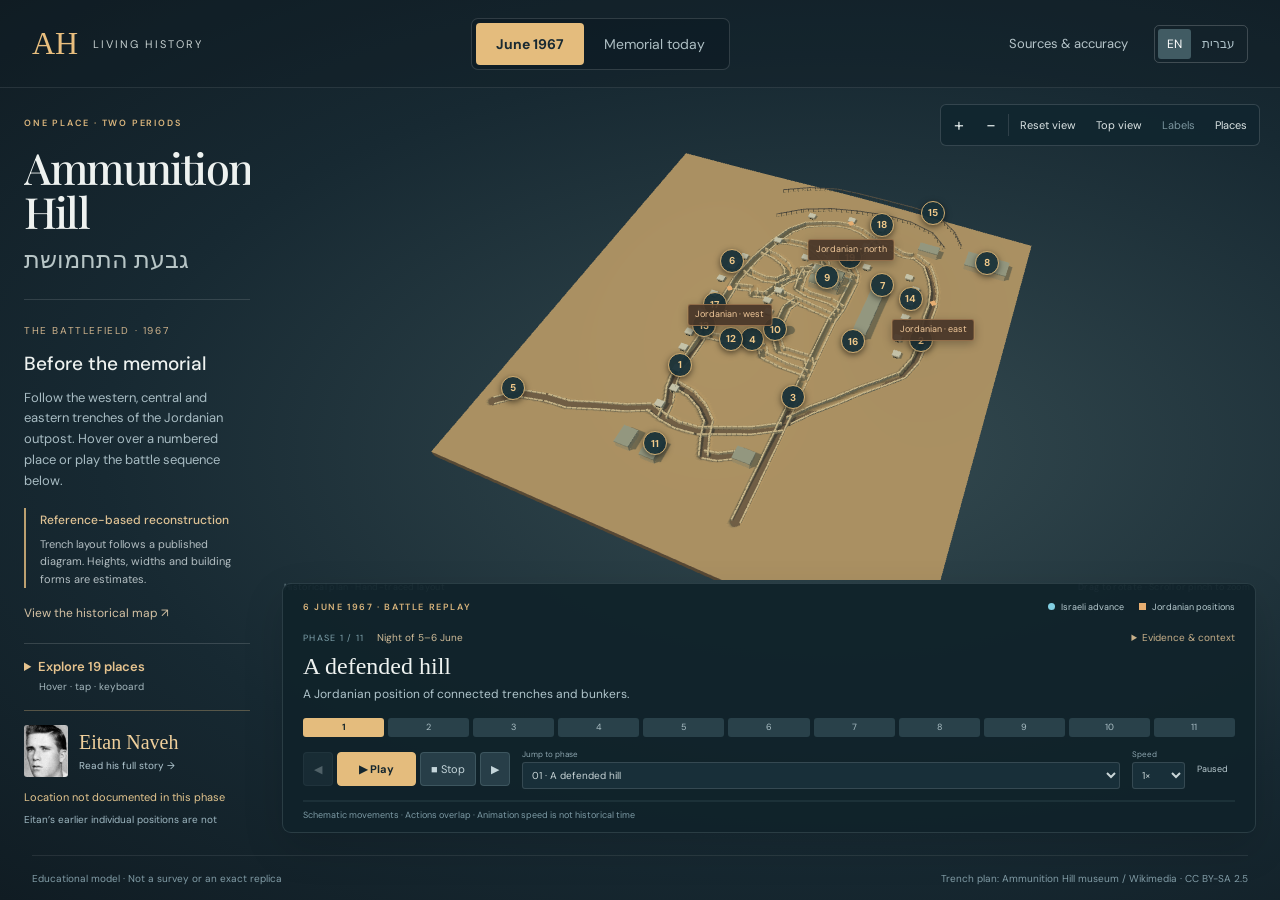
==== commit 23b6ce77: "Animate Eitan’s role, add his biography, and support Hebrew Animate Eitan’s portrait beside the west" ====
--- a/index.html
+++ b/index.html
@@ -1,14 +1,15 @@
 <!doctype html>
 <html lang="en"><head><meta charset="utf-8"><meta name="viewport" content="width=device-width,initial-scale=1"><title>Ammunition Hill — Then & Now</title><meta name="description" content="Explore two reference-based 3D models of Ammunition Hill: the 1967 battlefield and the modern memorial."><link rel="stylesheet" href="theme.css"><script type="importmap">{"imports":{"three":"./three.module.js"}}</script></head>
-<body><main>
-<header><a class="brand" href="./">AH <span>LIVING HISTORY</span></a><div class="era-switch" role="group" aria-label="Choose a period"><button id="era1967" aria-pressed="true">June 1967</button><button id="eraToday" aria-pressed="false">Memorial today</button></div><button id="sourcesButton" class="quiet">Sources & accuracy</button></header>
-<aside class="intro-panel"><p class="eyebrow">ONE PLACE · TWO PERIODS</p><h1>Ammunition <br>Hill</h1><p class="hebrew" lang="he" dir="rtl">גבעת התחמושת</p><div class="era-copy"><span id="eraCaption">THE BATTLEFIELD · 1967</span><h2 id="eraTitle">Before the memorial</h2><p id="eraDescription">Follow the western, central and eastern trenches of the Jordanian outpost. Hover over a numbered place or play the battle sequence below.</p></div><div class="legend"><span><i class="trench-key"></i>Trenches</span><span><i class="building-key"></i>Buildings & positions</span></div><div class="accuracy"><b>Reference-based reconstruction</b><p id="accuracyText">Trench layout follows a published diagram. Heights, widths and building forms are estimates.</p></div><button id="mapButton" class="text-button">View the historical map ↗</button><details id="landmarkBrowser"><summary>Explore 19 places <span>Hover · tap · keyboard</span></summary><div id="landmarkList"></div></details></aside>
+<body><main id="mapPage">
+<header><a class="brand" href="#map">AH <span>LIVING HISTORY</span></a><div class="era-switch" role="group" aria-label="Choose a period"><button id="era1967" aria-pressed="true">June 1967</button><button id="eraToday" aria-pressed="false">Memorial today</button></div><div class="header-actions"><button id="sourcesButton" class="quiet">Sources & accuracy</button><div class="language-switch" role="group" aria-label="Language"><button data-language="en" translate="no" aria-label="Switch to English">EN</button><button data-language="he" translate="no" aria-label="Switch to Hebrew">עברית</button></div></div></header>
+<aside class="intro-panel"><p class="eyebrow">ONE PLACE · TWO PERIODS</p><h1>Ammunition <br>Hill</h1><p class="hebrew" lang="he" dir="rtl">גבעת התחמושת</p><div class="era-copy"><span id="eraCaption">THE BATTLEFIELD · 1967</span><h2 id="eraTitle">Before the memorial</h2><p id="eraDescription">Follow the western, central and eastern trenches of the Jordanian outpost. Hover over a numbered place or play the battle sequence below.</p></div><div class="legend"><span><i class="trench-key"></i>Trenches</span><span><i class="building-key"></i>Buildings & positions</span></div><div class="accuracy"><b>Reference-based reconstruction</b><p id="accuracyText">Trench layout follows a published diagram. Heights, widths and building forms are estimates.</p></div><button id="mapButton" class="text-button">View the historical map ↗</button><details id="landmarkBrowser"><summary>Explore 19 places <span>Hover · tap · keyboard</span></summary><div id="landmarkList"></div></details><div id="personDock"><a class="person-link" href="#eitan"><img src="eitan.jpg" alt="Eitan Naveh"><span><b>Eitan Naveh</b><small>Read his full story →</small></span></a><p id="eitanStatus" role="status"></p><p id="eitanExplanation"></p><button id="jumpToEitan">Jump to Eitan’s action</button></div></aside>
+
 <div id="scene" aria-label="Interactive 3D reconstruction of Ammunition Hill"></div><div id="loading" role="status">Preparing both landscapes…</div>
-<div id="marker"><button id="portrait" aria-label="Read Eitan Naveh’s story" aria-expanded="false" aria-controls="story"><img src="eitan.jpg" alt="Eitan Naveh"><span class="plus">+</span></button><span class="marker-label">Eitan Naveh<small>HOVER OR TAP TO DISCOVER</small></span></div>
+<div id="marker"><a id="portrait" href="#eitan" aria-label="Read Eitan Naveh’s story" aria-describedby="eitanStatus"><img src="eitan.jpg" alt="Eitan Naveh"><span class="plus">↗</span></a><span class="marker-label">Eitan Naveh<small id="avatarCaption"></small></span></div>
 <div id="labels" hidden aria-hidden="true"></div><div id="hotspots" aria-label="Historical landmarks"></div><div id="unitLabels" aria-hidden="true"></div>
 <article id="landmarkCard" hidden aria-labelledby="landmarkTitle"><button id="closeLandmark" aria-label="Close landmark details">×</button><p class="eyebrow" id="landmarkCategory"></p><h2 id="landmarkTitle"></h2><p id="landmarkSummary"></p><p id="landmarkDetail"></p><p id="landmarkConfidence" class="location-note"></p><div id="landmarkSources" class="source-links"></div></article>
 <section id="battlePanel" aria-label="Battle replay"><div class="replay-header"><span class="eyebrow">6 JUNE 1967 · BATTLE REPLAY</span><span class="replay-legend"><i></i>Israeli advance <i></i>Jordanian positions</span></div><div class="phase-copy" aria-live="polite"><div><span id="phaseProgress"></span><span id="phaseTime"></span><h2 id="phaseTitle"></h2><p id="phaseSummary"></p></div><details id="phaseNotes"><summary>Evidence & context</summary><p id="phaseDetail"></p><div id="phaseSources" class="source-links"></div><p id="battleNote"></p></details></div><div id="phaseSteps" aria-label="Battle phases"></div><div class="playback-row"><div class="playback-buttons"><button id="previousPhase" aria-label="Previous battle phase" title="Previous phase">◀</button><button id="playBattle" aria-label="Play battle replay">▶ Play</button><button id="stopBattle" aria-label="Stop and reset battle replay" title="Stop and return to start">■ Stop</button><button id="nextPhase" aria-label="Next battle phase" title="Next phase">▶</button></div><label class="phase-picker">Jump to phase<select id="phaseSelect"></select></label><label class="speed-picker">Speed<select id="replaySpeed"><option value="0.5">0.5×</option><option value="1" selected>1×</option><option value="2">2×</option></select></label><span id="playStatus">Paused</span></div><div class="replay-progress" aria-hidden="true"><div id="phaseBar"></div></div><p class="replay-caveat">Schematic movements · Actions overlap · Animation speed is not historical time</p></section>
-<article id="story" hidden aria-label="Eitan Naveh’s story"><button id="close" aria-label="Close biography">×</button><div class="story-head"><img src="eitan.jpg" alt="Portrait of Eitan Naveh"><div><p class="eyebrow">THE PEOPLE OF THE HILL</p><h2>Eitan Naveh</h2><p lang="he" dir="rtl">איתן נאוה</p><span>1944–1967 · Paratrooper</span></div></div><div class="story-body"><h3>His life</h3><p>Born on 1 June 1944 in Moledet, Eitan volunteered for the paratroopers. He served as a reservist during the Six-Day War.</p><h3>His contribution to the battle</h3><p>On 6 June 1967, he left the trench and fired his machine gun from exposed ground, covering his comrades and enabling them to advance. He was killed while providing that cover, aged 23.</p><div class="honour">MEDAL OF VALOR<span>Awarded posthumously in 1973</span></div><a target="_blank" rel="noopener" href="https://www.izkor.gov.il/איתן%20נאוֶה/en_6f1ae28db9cce8f51c79819b05be3215">Read his official memorial ↗</a><small class="credit">Biography and portrait: Israel Ministry of Defense, Izkor. Portrait rights belong to the source.</small></div></article>
+<article id="story" hidden aria-label="Eitan Naveh’s story"><button id="close" aria-label="Close biography">×</button><div class="story-head"><img src="eitan.jpg" alt="Portrait of Eitan Naveh"><div><p class="eyebrow">THE PEOPLE OF THE HILL</p><h2>Eitan Naveh</h2><p lang="he" dir="rtl">איתן נאוה</p><span>1944–1967 · Paratrooper</span></div></div><div class="story-body"><a class="full-story-link" href="#eitan">Full biography & family remembrance</a><h3>His life</h3><p>Born on 1 June 1944 in Moledet, Eitan volunteered for the paratroopers. He served as a reservist during the Six-Day War.</p><h3>His contribution to the battle</h3><p>On 6 June 1967, he left the trench and fired his machine gun from exposed ground, covering his comrades and enabling them to advance. He was killed while providing that cover, aged 23.</p><div class="honour">MEDAL OF VALOR<span>Awarded posthumously in 1973</span></div><a target="_blank" rel="noopener" href="https://www.izkor.gov.il/איתן%20נאוֶה/en_6f1ae28db9cce8f51c79819b05be3215">Read his official memorial ↗</a><small class="credit">Biography and portrait: Israel Ministry of Defense, Izkor. Portrait rights belong to the source.</small></div></article>
 <nav class="controls" aria-label="Model controls"><button id="zoomIn" aria-label="Zoom in">+</button><button id="zoomOut" aria-label="Zoom out">−</button><span></span><button id="reset">Reset view</button><button id="top">Top view</button><button id="labelsButton" aria-pressed="false">Labels</button><button id="hotspotsButton" aria-pressed="true">Places</button></nav>
 <div class="status-strip"><span id="modeStatus">Historical plan · Hand-traced layout</span><span>Drag to rotate · Scroll or pinch to zoom</span></div>
 <footer><span>Educational model · Not a survey or an exact replica</span><span id="mapCredit">Trench plan: Ammunition Hill museum / Wikimedia · CC BY-SA 2.5</span></footer>
@@ -19,4 +20,8 @@
 <h3>Battle replay & landmark evidence</h3><p>The replay presents documented phases, not a record of every soldier’s movement. Dashed paths and tokens are schematic; tokens do not represent troop numbers. Events overlap, and accounts disagree on some times. Playback uses equal-length phases for reading, not elapsed battle time. Hover cards identify uncertain placements. Minefield boundaries and underground interiors are not reconstructed.</p><div id="researchSources"></div><h3>What would make it more precise?</h3><p>A measured site survey or photogrammetric scan, dated aerial photographs, trench cross-sections, and archival building plans checked against what was actually built. Eitan’s marker indicates the western-trench area; it is not an exact surveyed point.</p>
 <a target="_blank" rel="noopener" href="https://g-h.org.il/ארכיון-מאגר-מידע/">Ammunition Hill official archive ↗</a></dialog>
 <dialog id="mapDialog"><button class="dialog-close" aria-label="Close historical map">×</button><h2>Historical battle map</h2><img src="battle-map.jpg" alt="Historical plan showing the western, central and eastern trench routes, buildings and numbered battle movements"><p>Diagram, not a measured survey. Numbered circles mark battle movements.</p><a href="https://commons.wikimedia.org/wiki/File:HATAHMOSHET1.JPG" target="_blank" rel="noopener">Museum-attributed map and license ↗</a></dialog>
-</main><script type="module" src="model.js"></script></body></html>+</main>
+<section id="biographyPage" class="biography-page" hidden aria-labelledby="biographyTitle">
+<nav class="biography-nav"><a id="backToMap" href="#map">Return to the battlefield</a><div class="language-switch" role="group" aria-label="Language"><button data-language="en" translate="no" aria-label="Switch to English">EN</button><button data-language="he" translate="no" aria-label="Switch to Hebrew">עברית</button></div></nav>
+<article class="biography"><div class="biography-hero"><figure><img src="eitan.jpg" alt="Portrait of Eitan Naveh"><figcaption>Photograph: Ministry of Defense / Izkor. Rights remain with the source.</figcaption></figure><div><p id="biographyEyebrow" class="eyebrow"></p><h1 id="biographyTitle" tabindex="-1"></h1><p id="biographySubtitle"></p><p id="biographyIntro"></p><a class="bio-action" href="#eitan-action">Follow Eitan’s part in the battle</a></div></div><div id="biographySections"></div><section class="biography-sources" aria-labelledby="biographySourcesHeading"><h2 id="biographySourcesHeading"></h2><div id="biographySources"></div></section></article>
+</section><script type="module" src="model.js"></script></body></html>
--- a/theme.css
+++ b/theme.css
@@ -13,3 +13,14 @@
 @media(prefers-reduced-motion:reduce){*{scroll-behavior:auto!important}.hotspot{transition:none}}
 
 #marker{transform:translate(-135%,-60%)}#marker:after{position:absolute;width:25px;height:1px;right:-25px;top:45%}.marker-label small{display:none}
+
+/* Bilingual interface and Eitan's linked life story. Map geometry stays north-up
+   in either language; only the reading order and surrounding layout change. */
+.header-actions{display:flex;align-items:center;gap:14px}.language-switch{display:flex;gap:2px;border:1px solid #ffffff30;border-radius:5px;padding:3px;direction:ltr}.language-switch button{border:0;background:none;color:#afc3ca;font:12px 'DM Sans',Arial,sans-serif;padding:7px 9px;border-radius:3px}.language-switch button[aria-pressed=true]{background:#415b63;color:white}.intro-panel{max-height:calc(100% - 180px);overflow-y:auto;scrollbar-width:thin;padding-bottom:15px}.intro-panel .accuracy{margin-top:16px}.intro-panel .legend{display:none}#personDock{margin-top:17px;border-top:1px solid #dab77b55;padding:14px 0 0}.person-link{display:flex;gap:11px;align-items:center;color:#f0d09c;text-decoration:none}.person-link img{width:44px;height:52px;object-fit:cover;border-radius:3px}.person-link b{font:20px Georgia,serif;font-weight:400}.person-link small{display:block;font-size:10px;color:#b0c6cf;margin-top:5px}#eitanStatus{font-size:11px;line-height:1.5;color:#e3c58e;margin:12px 0 6px}#eitanExplanation{font-size:10px;line-height:1.6;color:#9fb8c2;margin:0 0 9px}#jumpToEitan{padding:8px 10px;border:1px solid #dcb77960;background:#29424b;color:#e3c994;border-radius:4px;font-size:11px}#portrait{display:block;text-decoration:none;cursor:pointer}#portrait:focus-visible{outline:3px solid #fff0cf;outline-offset:4px}#avatarCaption{display:block;font-size:8px;max-width:145px;line-height:1.45;letter-spacing:0}.memorial-avatar #portrait{filter:grayscale(1);border-color:#c9c8ba}.memorial-avatar .marker-label{color:#d2d8d4}#marker .marker-label{max-width:158px}a.full-story-link{display:block;margin:16px 0 0;font-size:14px;font-weight:700;color:#6f5128}.biography-page{min-height:100svh;background:#f2eee5;color:#263b40;padding-bottom:70px}.biography-nav{position:sticky;top:0;z-index:20;display:flex;justify-content:space-between;align-items:center;padding:18px max(24px,calc((100vw - 1020px)/2));background:#122830f5;box-shadow:0 2px 14px #0002}.biography-nav>a{color:#ecd0a1;text-decoration:none;font-size:14px}.biography{max-width:1000px;margin:0 auto;padding:50px 35px}.biography-hero{display:grid;grid-template-columns:190px 1fr;gap:42px;align-items:start;padding-bottom:38px;border-bottom:1px solid #a4967c60}.biography-hero figure{margin:0}.biography-hero figure img{width:190px;max-height:250px;object-fit:cover;display:block;box-shadow:9px 9px 0 #cfbea04d}.biography-hero figcaption{font-size:10px;line-height:1.6;color:#7a827d;margin-top:20px}.biography-hero .eyebrow{color:#926f37;font-size:11px;margin:1px 0 18px}.biography h1{color:#253c3f;margin:0 0 16px;font-size:56px;line-height:1.12;letter-spacing:-1px}.biography h1:focus{outline:none}#biographySubtitle{color:#777d70;font-size:14px}#biographyIntro{font-size:18px;line-height:1.8;max-width:600px}.bio-action{display:inline-block;margin-top:9px;padding:12px 16px;background:#243f46;color:#f3d69f;text-decoration:none;border-radius:4px;font-size:13px}#biographySections{max-width:710px;margin:35px auto 0}#biographySections section{padding:5px 0 23px;border-bottom:1px solid #b8ad9638;margin-bottom:21px}.biography h2{font:28px Georgia,serif;font-weight:400;color:#294348;line-height:1.3;margin:12px 0}.biography p{line-height:1.85;font-size:17px;color:#526363}.biography-references{display:flex;gap:15px;flex-wrap:wrap}.biography-references a{color:#856331;font-size:11px;line-height:1.6}.biography-sources{margin-top:45px;padding-top:18px;border-top:1px solid #b8ad9660}#biographySources{display:grid;grid-template-columns:1fr 1fr;gap:12px;margin-top:22px}#biographySources a{display:flex;flex-direction:column;gap:8px;padding:17px;background:#e6dfd055;border:1px solid #ad9b7760;color:#3d5a60;border-radius:4px;text-decoration:none}#biographySources b{font-size:13px;font-weight:500;line-height:1.5}#biographySources span{font-size:11px;color:#88836f;line-height:1.6}
+html[dir=rtl]{font-family:Arial,'DM Sans',sans-serif}html[dir=rtl] h1,html[dir=rtl] .biography h2,html[dir=rtl] #phaseTitle,html[dir=rtl] #landmarkTitle{font-family:Arial,sans-serif;letter-spacing:0}html[dir=rtl] h1{font-weight:600}html[dir=rtl] .intro-panel{left:auto;right:24px}html[dir=rtl] .hebrew{display:none}html[dir=rtl] #scene{left:0;right:264px}html[dir=rtl] #battlePanel{left:24px;right:282px}html[dir=rtl] .status-strip{left:30px;right:284px}html[dir=rtl] .controls{right:auto;left:20px}html[dir=rtl] #story,html[dir=rtl] #landmarkCard{right:auto;left:24px}html[dir=rtl] .accuracy{border-left:0;border-right:2px solid #bca070;padding-left:0;padding-right:14px}html[dir=rtl] .landmark-entry{text-align:right}html[dir=rtl] #landmarkBrowser summary span{margin-left:0;margin-right:15px}html[dir=rtl] .phase-copy{padding-left:130px;padding-right:0}html[dir=rtl] #phaseNotes{right:auto;left:0}html[dir=rtl] #phaseTime{margin-left:0;margin-right:12px}html[dir=rtl] #landmarkCard h2{margin-right:0;margin-left:15px}html[dir=rtl] #closeLandmark,html[dir=rtl] #close,html[dir=rtl] .dialog-close{right:auto;left:9px}html[dir=rtl] .story-head p[lang]{text-align:right}html[dir=rtl] .honour,html[dir=rtl] #landmarkCard .location-note{border-left:0;border-right:2px solid #ac8d58}html[dir=rtl] #previousPhase,html[dir=rtl] #nextPhase{transform:scaleX(-1)}html[dir=rtl] #phaseProgress{letter-spacing:0}html[dir=rtl] .eyebrow{letter-spacing:.4px}html[dir=rtl] .person-link b{font-family:Arial,sans-serif}.biography-references a,.source-links a{overflow-wrap:anywhere}
+@media(min-width:1600px){html[dir=rtl] #scene{right:295px}html[dir=rtl] #battlePanel{right:306px}}
+@media(min-width:851px) and (max-width:1100px){.header-actions{gap:5px}.language-switch button{padding:6px}.brand span{display:none}html[dir=rtl] .intro-panel{right:20px}html[dir=rtl] #scene{right:225px}html[dir=rtl] #battlePanel{right:235px;left:18px}html[dir=rtl] .phase-copy{padding-left:0}html[dir=rtl] .controls{left:15px}.intro-panel .accuracy{display:none}}
+@media(max-width:850px){main{min-height:1330px}header{padding:0 11px}.brand{font-size:24px}.header-actions{gap:7px}.language-switch button{font-size:10px;padding:6px 7px}.era-switch button{padding:9px 9px;font-size:11px}.intro-panel{overflow:visible;max-height:none;padding-bottom:0;top:94px}.intro-panel .era-copy p{max-width:550px}#personDock{margin-top:13px;padding:12px;background:#182e3655;border:1px solid #d5b78230;border-radius:5px;max-width:550px;position:relative}.person-link img{width:34px;height:42px}.person-link b{font-size:18px}.person-link small{font-size:9px}#eitanStatus{margin:9px 0 4px;font-size:10px;padding-right:130px}#eitanExplanation{max-width:420px;font-size:9px;line-height:1.5;margin-bottom:0}#jumpToEitan{position:absolute;right:10px;top:16px;font-size:9px;padding:8px}#scene{top:483px;bottom:392px}.controls{top:454px;right:18px}#landmarkBrowser{margin-top:9px;width:210px}#landmarkBrowser[open]{position:absolute;top:170px;z-index:12}#marker{transform:translate(-115%,-60%)}#avatarCaption{font-size:7px;max-width:110px}.modern-view main{min-height:1100px}.modern-view #scene{top:430px;bottom:90px}.biography{padding:32px 22px}.biography-hero{grid-template-columns:125px 1fr;gap:24px}.biography-hero figure img{width:125px}.biography h1{font-size:38px}.biography-hero .eyebrow{font-size:10px}.biography p,#biographyIntro{font-size:16px;line-height:1.8}.biography h2{font-size:25px}html[dir=rtl] .intro-panel{right:20px;left:20px}html[dir=rtl] #scene{right:0;left:0}html[dir=rtl] #battlePanel{left:14px;right:14px}html[dir=rtl] .controls{left:18px;right:auto}html[dir=rtl] #story,html[dir=rtl] #landmarkCard{left:15px;right:15px}html[dir=rtl] .phase-copy{padding-left:0}html[dir=rtl] #jumpToEitan{right:auto;left:10px}html[dir=rtl] #eitanStatus{padding-right:0;padding-left:130px}html[dir=rtl] #phaseTime{margin-right:12px}}
+@media(max-width:480px){header{height:90px;align-items:flex-start;padding-top:13px}.brand{margin-top:5px}.header-actions{flex-direction:column-reverse;gap:2px}.quiet{max-width:none;font-size:9px}.era-switch{margin-top:4px}.era-switch button{font-size:10px;padding:8px}.intro-panel{top:109px}.intro-panel h1{font-size:31px}.hebrew{position:static;font-size:15px}.era-copy{margin-top:10px;padding-top:9px}#personDock{padding:10px}.person-link{gap:8px}.person-link b{font-size:16px}.person-link small{font-size:8px}#jumpToEitan{top:15px;padding:7px;font-size:8px;max-width:115px}#eitanStatus{padding-right:0}html[dir=rtl] #eitanStatus{padding-left:0}#eitanExplanation{font-size:9px}#scene{top:490px;bottom:414px}.controls{top:462px}#landmarkBrowser[open]{top:160px}.biography-hero{grid-template-columns:85px 1fr;gap:18px}.biography-hero figure img{width:85px}.biography-hero figcaption{font-size:8px}.biography h1{font-size:32px}#biographySubtitle{font-size:12px}#biographyIntro{font-size:14px}.bio-action{font-size:11px;padding:10px}.biography-nav{padding:14px 18px}.biography-nav>a{font-size:12px}#biographySources{grid-template-columns:1fr}html[dir=rtl] #phaseTime{margin-right:0}}
+
+html[dir=rtl] .story-head p[lang=he]{display:none}
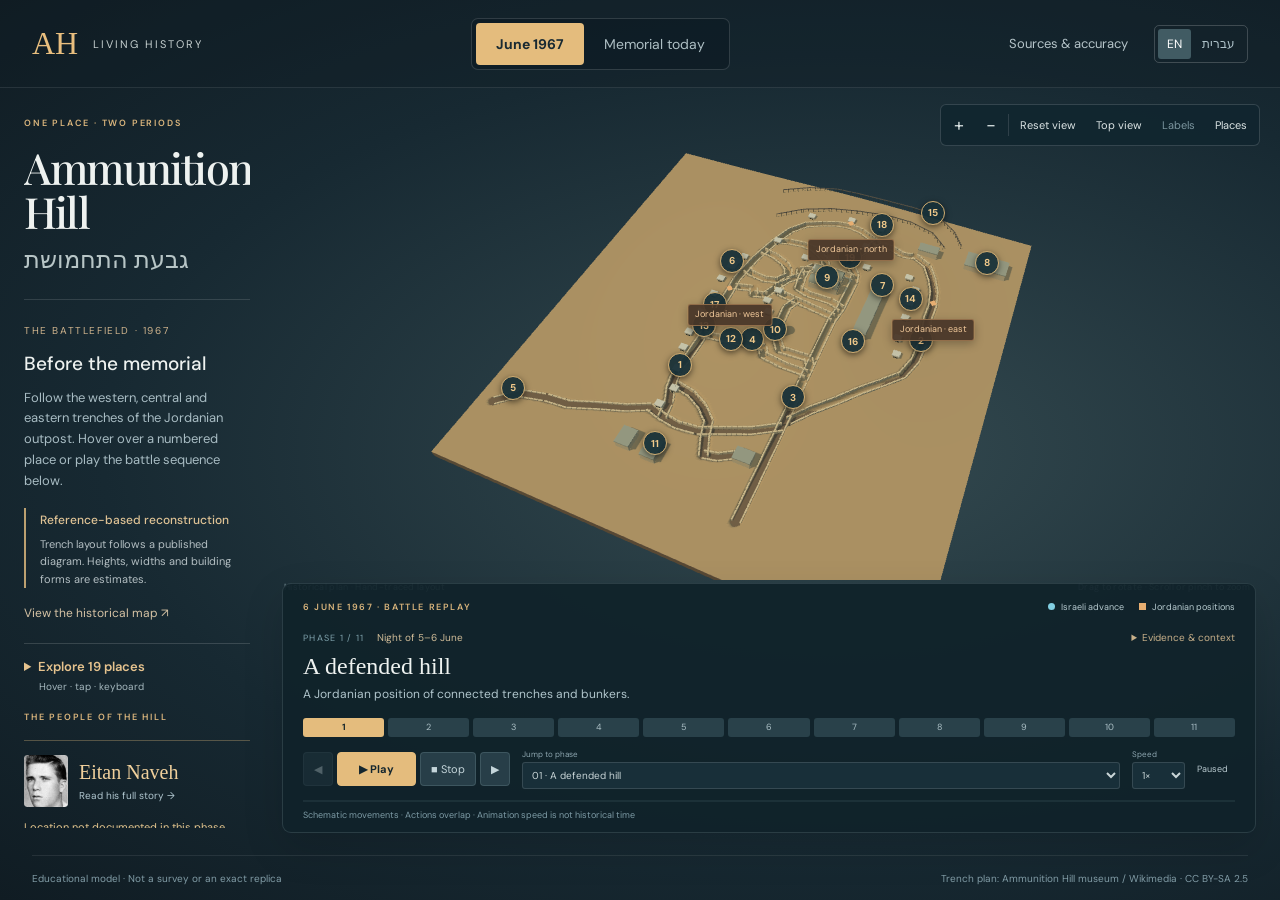
==== commit e78698d1: "Add Yaki Hetz’s battle action and bilingual biography Add Yaki Hetz as a second soldier with a licen" ====
--- a/index.html
+++ b/index.html
@@ -2,14 +2,15 @@
 <html lang="en"><head><meta charset="utf-8"><meta name="viewport" content="width=device-width,initial-scale=1"><title>Ammunition Hill — Then & Now</title><meta name="description" content="Explore two reference-based 3D models of Ammunition Hill: the 1967 battlefield and the modern memorial."><link rel="stylesheet" href="theme.css"><script type="importmap">{"imports":{"three":"./three.module.js"}}</script></head>
 <body><main id="mapPage">
 <header><a class="brand" href="#map">AH <span>LIVING HISTORY</span></a><div class="era-switch" role="group" aria-label="Choose a period"><button id="era1967" aria-pressed="true">June 1967</button><button id="eraToday" aria-pressed="false">Memorial today</button></div><div class="header-actions"><button id="sourcesButton" class="quiet">Sources & accuracy</button><div class="language-switch" role="group" aria-label="Language"><button data-language="en" translate="no" aria-label="Switch to English">EN</button><button data-language="he" translate="no" aria-label="Switch to Hebrew">עברית</button></div></div></header>
-<aside class="intro-panel"><p class="eyebrow">ONE PLACE · TWO PERIODS</p><h1>Ammunition <br>Hill</h1><p class="hebrew" lang="he" dir="rtl">גבעת התחמושת</p><div class="era-copy"><span id="eraCaption">THE BATTLEFIELD · 1967</span><h2 id="eraTitle">Before the memorial</h2><p id="eraDescription">Follow the western, central and eastern trenches of the Jordanian outpost. Hover over a numbered place or play the battle sequence below.</p></div><div class="legend"><span><i class="trench-key"></i>Trenches</span><span><i class="building-key"></i>Buildings & positions</span></div><div class="accuracy"><b>Reference-based reconstruction</b><p id="accuracyText">Trench layout follows a published diagram. Heights, widths and building forms are estimates.</p></div><button id="mapButton" class="text-button">View the historical map ↗</button><details id="landmarkBrowser"><summary>Explore 19 places <span>Hover · tap · keyboard</span></summary><div id="landmarkList"></div></details><div id="personDock"><a class="person-link" href="#eitan"><img src="eitan.jpg" alt="Eitan Naveh"><span><b>Eitan Naveh</b><small>Read his full story →</small></span></a><p id="eitanStatus" role="status"></p><p id="eitanExplanation"></p><button id="jumpToEitan">Jump to Eitan’s action</button></div></aside>
+<aside class="intro-panel"><p class="eyebrow">ONE PLACE · TWO PERIODS</p><h1>Ammunition <br>Hill</h1><p class="hebrew" lang="he" dir="rtl">גבעת התחמושת</p><div class="era-copy"><span id="eraCaption">THE BATTLEFIELD · 1967</span><h2 id="eraTitle">Before the memorial</h2><p id="eraDescription">Follow the western, central and eastern trenches of the Jordanian outpost. Hover over a numbered place or play the battle sequence below.</p></div><div class="legend"><span><i class="trench-key"></i>Trenches</span><span><i class="building-key"></i>Buildings & positions</span></div><div class="accuracy"><b>Reference-based reconstruction</b><p id="accuracyText">Trench layout follows a published diagram. Heights, widths and building forms are estimates.</p></div><button id="mapButton" class="text-button">View the historical map ↗</button><details id="landmarkBrowser"><summary>Explore 19 places <span>Hover · tap · keyboard</span></summary><div id="landmarkList"></div></details><div id="peopleDock"><p class="eyebrow">THE PEOPLE OF THE HILL</p><div id="personDock" class="person-dock"><a class="person-link" data-person="eitan" href="#eitan"><span class="person-photo"><img id="eitanPhoto" src="eitan.jpg" alt="Eitan Naveh"></span><span><b>Eitan Naveh</b><small>Read his full story →</small></span></a><p id="eitanStatus" role="status"></p><p id="eitanExplanation"></p><button id="jumpToEitan">Jump to Eitan’s action</button></div><div id="yakiDock" class="person-dock"><a class="person-link" data-person="yaki" href="#yaki"><span class="person-photo"><img id="yakiPhoto" src="yaki.jpg" alt="Yaki Hetz"></span><span><b>Yaki Hetz</b><small>Read his full story →</small></span></a><p id="yakiStatus" role="status"></p><p id="yakiExplanation"></p><button id="jumpToYaki">Jump to Yaki’s action</button></div></div></aside>
 
 <div id="scene" aria-label="Interactive 3D reconstruction of Ammunition Hill"></div><div id="loading" role="status">Preparing both landscapes…</div>
-<div id="marker"><a id="portrait" href="#eitan" aria-label="Read Eitan Naveh’s story" aria-describedby="eitanStatus"><img src="eitan.jpg" alt="Eitan Naveh"><span class="plus">↗</span></a><span class="marker-label">Eitan Naveh<small id="avatarCaption"></small></span></div>
+<div id="marker" class="person-marker"><a data-person="eitan" class="portrait" id="portrait" href="#eitan" aria-label="Read Eitan Naveh’s story" aria-describedby="eitanStatus"><img src="eitan.jpg" alt="Eitan Naveh"><span class="plus">↗</span></a><span class="marker-label">Eitan Naveh<small id="avatarCaption"></small></span></div>
+<div id="yakiMarker" class="person-marker" hidden><a id="yakiPortrait" class="portrait" data-person="yaki" href="#yaki" aria-label="Read Yaki Hetz’s story" aria-describedby="yakiStatus"><span class="portrait-window"><img src="yaki.jpg" alt="Yaki Hetz"></span><span class="plus">↗</span></a><span class="marker-label">Yaki Hetz<small id="yakiAvatarCaption"></small></span></div>
 <div id="labels" hidden aria-hidden="true"></div><div id="hotspots" aria-label="Historical landmarks"></div><div id="unitLabels" aria-hidden="true"></div>
 <article id="landmarkCard" hidden aria-labelledby="landmarkTitle"><button id="closeLandmark" aria-label="Close landmark details">×</button><p class="eyebrow" id="landmarkCategory"></p><h2 id="landmarkTitle"></h2><p id="landmarkSummary"></p><p id="landmarkDetail"></p><p id="landmarkConfidence" class="location-note"></p><div id="landmarkSources" class="source-links"></div></article>
 <section id="battlePanel" aria-label="Battle replay"><div class="replay-header"><span class="eyebrow">6 JUNE 1967 · BATTLE REPLAY</span><span class="replay-legend"><i></i>Israeli advance <i></i>Jordanian positions</span></div><div class="phase-copy" aria-live="polite"><div><span id="phaseProgress"></span><span id="phaseTime"></span><h2 id="phaseTitle"></h2><p id="phaseSummary"></p></div><details id="phaseNotes"><summary>Evidence & context</summary><p id="phaseDetail"></p><div id="phaseSources" class="source-links"></div><p id="battleNote"></p></details></div><div id="phaseSteps" aria-label="Battle phases"></div><div class="playback-row"><div class="playback-buttons"><button id="previousPhase" aria-label="Previous battle phase" title="Previous phase">◀</button><button id="playBattle" aria-label="Play battle replay">▶ Play</button><button id="stopBattle" aria-label="Stop and reset battle replay" title="Stop and return to start">■ Stop</button><button id="nextPhase" aria-label="Next battle phase" title="Next phase">▶</button></div><label class="phase-picker">Jump to phase<select id="phaseSelect"></select></label><label class="speed-picker">Speed<select id="replaySpeed"><option value="0.5">0.5×</option><option value="1" selected>1×</option><option value="2">2×</option></select></label><span id="playStatus">Paused</span></div><div class="replay-progress" aria-hidden="true"><div id="phaseBar"></div></div><p class="replay-caveat">Schematic movements · Actions overlap · Animation speed is not historical time</p></section>
-<article id="story" hidden aria-label="Eitan Naveh’s story"><button id="close" aria-label="Close biography">×</button><div class="story-head"><img src="eitan.jpg" alt="Portrait of Eitan Naveh"><div><p class="eyebrow">THE PEOPLE OF THE HILL</p><h2>Eitan Naveh</h2><p lang="he" dir="rtl">איתן נאוה</p><span>1944–1967 · Paratrooper</span></div></div><div class="story-body"><a class="full-story-link" href="#eitan">Full biography & family remembrance</a><h3>His life</h3><p>Born on 1 June 1944 in Moledet, Eitan volunteered for the paratroopers. He served as a reservist during the Six-Day War.</p><h3>His contribution to the battle</h3><p>On 6 June 1967, he left the trench and fired his machine gun from exposed ground, covering his comrades and enabling them to advance. He was killed while providing that cover, aged 23.</p><div class="honour">MEDAL OF VALOR<span>Awarded posthumously in 1973</span></div><a target="_blank" rel="noopener" href="https://www.izkor.gov.il/איתן%20נאוֶה/en_6f1ae28db9cce8f51c79819b05be3215">Read his official memorial ↗</a><small class="credit">Biography and portrait: Israel Ministry of Defense, Izkor. Portrait rights belong to the source.</small></div></article>
+<article id="story" hidden aria-labelledby="storyTitle"><button id="close" aria-label="Close biography">×</button><div class="story-head"><span class="story-photo"><img id="storyPhoto" src="eitan.jpg" alt="Eitan Naveh"></span><div><p class="eyebrow">THE PEOPLE OF THE HILL</p><h2 id="storyTitle"></h2><span id="storySubtitle"></span></div></div><div class="story-body"><a id="storyLink" class="full-story-link" href="#eitan">Read his full story →</a><h3>His contribution to the battle</h3><p id="storySummary"></p><a id="storySource" target="_blank" rel="noopener"></a><small id="storyCredit" class="credit"></small></div></article>
 <nav class="controls" aria-label="Model controls"><button id="zoomIn" aria-label="Zoom in">+</button><button id="zoomOut" aria-label="Zoom out">−</button><span></span><button id="reset">Reset view</button><button id="top">Top view</button><button id="labelsButton" aria-pressed="false">Labels</button><button id="hotspotsButton" aria-pressed="true">Places</button></nav>
 <div class="status-strip"><span id="modeStatus">Historical plan · Hand-traced layout</span><span>Drag to rotate · Scroll or pinch to zoom</span></div>
 <footer><span>Educational model · Not a survey or an exact replica</span><span id="mapCredit">Trench plan: Ammunition Hill museum / Wikimedia · CC BY-SA 2.5</span></footer>
@@ -17,11 +18,11 @@
 <h3>June 1967</h3><p>Main trench centerlines and building positions are hand-traced from the museum-attributed battle map. Small firing bays are simplified; underground rooms are not reconstructed.</p><a target="_blank" rel="noopener" href="https://commons.wikimedia.org/wiki/File:HATAHMOSHET1.JPG">Historical battle map — Wikimedia Commons ↗</a><p class="small">Map: Ammunition Hill museum; uploader/author Kalonimos; numbered annotations by הגמל התימני. Geometry adapted by hand, <a href="https://creativecommons.org/licenses/by-sa/2.5/" target="_blank" rel="noopener">CC BY-SA 2.5</a>. This license also applies to the adapted historical layout.</p>
 <h3>The modern memorial</h3><p>Building footprints, paths and site outline use OpenStreetMap data retrieved on 26 September 2026. The western trench is an approximate interpretation of the historic route. The covered eastern trench is not shown as intact. Individual trees, exact trench survival boundaries and current underground interiors are not modeled.</p><a target="_blank" rel="noopener" href="https://www.openstreetmap.org/#map=19/31.7990/35.2281">Mapped present-day features — OpenStreetMap ↗</a><p class="small">© OpenStreetMap contributors. Data under the <a href="https://www.openstreetmap.org/copyright" target="_blank" rel="noopener">Open Database License</a>. Footprints are mapped; roof shapes and heights are estimates.</p>
 <a target="_blank" rel="noopener" href="https://idsf.org.il/en/tours-en/a-tour-of-ammunition-hill/">Surviving and covered trenches — 2022 walking tour ↗</a><br><a target="_blank" rel="noopener" href="https://michaelarch.wordpress.com/2010/12/23/סיבוב-באתר-גבעת-התחמושת/">Original memorial plans & architect interview ↗</a><br><a target="_blank" rel="noopener" href="https://meyda.education.gov.il/files/noar/shalu16.pdf">Older visitor map — Ministry of Education, page 9 ↗</a>
-<h3>Battle replay & landmark evidence</h3><p>The replay presents documented phases, not a record of every soldier’s movement. Dashed paths and tokens are schematic; tokens do not represent troop numbers. Events overlap, and accounts disagree on some times. Playback uses equal-length phases for reading, not elapsed battle time. Hover cards identify uncertain placements. Minefield boundaries and underground interiors are not reconstructed.</p><div id="researchSources"></div><h3>What would make it more precise?</h3><p>A measured site survey or photogrammetric scan, dated aerial photographs, trench cross-sections, and archival building plans checked against what was actually built. Eitan’s marker indicates the western-trench area; it is not an exact surveyed point.</p>
+<h3>Battle replay & landmark evidence</h3><p>The replay presents documented phases, not a record of every soldier’s movement. Dashed paths and tokens are schematic; tokens do not represent troop numbers. Events overlap, and accounts disagree on some times. Playback uses equal-length phases for reading, not elapsed battle time. Hover cards identify uncertain placements. Minefield boundaries and underground interiors are not reconstructed.</p><div id="researchSources"></div><h3>What would make it more precise?</h3><p>A measured site survey or photogrammetric scan, dated aerial photographs, trench cross-sections, and archival building plans checked against what was actually built. The soldiers’ routes illustrate their documented actions; no personal route is surveyed.</p>
 <a target="_blank" rel="noopener" href="https://g-h.org.il/ארכיון-מאגר-מידע/">Ammunition Hill official archive ↗</a></dialog>
 <dialog id="mapDialog"><button class="dialog-close" aria-label="Close historical map">×</button><h2>Historical battle map</h2><img src="battle-map.jpg" alt="Historical plan showing the western, central and eastern trench routes, buildings and numbered battle movements"><p>Diagram, not a measured survey. Numbered circles mark battle movements.</p><a href="https://commons.wikimedia.org/wiki/File:HATAHMOSHET1.JPG" target="_blank" rel="noopener">Museum-attributed map and license ↗</a></dialog>
 </main>
 <section id="biographyPage" class="biography-page" hidden aria-labelledby="biographyTitle">
 <nav class="biography-nav"><a id="backToMap" href="#map">Return to the battlefield</a><div class="language-switch" role="group" aria-label="Language"><button data-language="en" translate="no" aria-label="Switch to English">EN</button><button data-language="he" translate="no" aria-label="Switch to Hebrew">עברית</button></div></nav>
-<article class="biography"><div class="biography-hero"><figure><img src="eitan.jpg" alt="Portrait of Eitan Naveh"><figcaption>Photograph: Ministry of Defense / Izkor. Rights remain with the source.</figcaption></figure><div><p id="biographyEyebrow" class="eyebrow"></p><h1 id="biographyTitle" tabindex="-1"></h1><p id="biographySubtitle"></p><p id="biographyIntro"></p><a class="bio-action" href="#eitan-action">Follow Eitan’s part in the battle</a></div></div><div id="biographySections"></div><section class="biography-sources" aria-labelledby="biographySourcesHeading"><h2 id="biographySourcesHeading"></h2><div id="biographySources"></div></section></article>
+<article class="biography"><div class="biography-hero"><figure><img id="biographyPhoto" src="eitan.jpg" alt="Portrait of Eitan Naveh"><figcaption><a id="biographyPhotoCredit" target="_blank" rel="noopener"></a> <a id="biographyPhotoLicense" target="_blank" rel="noopener" hidden>CC BY-SA 3.0 ↗</a></figcaption></figure><div><p id="biographyEyebrow" class="eyebrow"></p><h1 id="biographyTitle" tabindex="-1"></h1><p id="biographySubtitle"></p><p id="biographyIntro"></p><a id="biographyAction" class="bio-action" href="#eitan-action">Follow Eitan’s part in the battle</a></div></div><div id="biographySections"></div><section class="biography-sources" aria-labelledby="biographySourcesHeading"><h2 id="biographySourcesHeading"></h2><div id="biographySources"></div></section></article>
 </section><script type="module" src="model.js"></script></body></html>
--- a/theme.css
+++ b/theme.css
@@ -1,26 +1,46 @@
 @import url('https://fonts.googleapis.com/css2?family=DM+Sans:wght@400;500;600;700&family=Playfair+Display:wght@500;600&display=swap');
-:root{color-scheme:dark;font-family:'DM Sans',sans-serif;color:#eef2f0;background:#111e25}*{box-sizing:border-box}body{margin:0}button,a{-webkit-tap-highlight-color:transparent}button{font:inherit;cursor:pointer}button:focus-visible,a:focus-visible{outline:3px solid #edc27d;outline-offset:4px}button:hover{filter:brightness(1.18)}main{height:100svh;min-height:750px;position:relative;overflow:hidden;background:radial-gradient(ellipse at 65% 50%,#344a50,#172932 62%,#101c23)}header{position:absolute;inset:0 0 auto;height:88px;display:flex;align-items:center;justify-content:space-between;padding:0 32px;border-bottom:1px solid #ffffff18;z-index:6;background:#111e2560}.brand{font:32px Georgia,serif;color:#e8be7e;text-decoration:none;display:flex;align-items:center;gap:15px}.brand span{font:11px 'DM Sans',sans-serif;letter-spacing:2px;color:#c5cfcf}.era-switch{display:flex;border:1px solid #ffffff25;padding:4px;border-radius:7px;background:#0b192080}.era-switch button{padding:12px 20px;border:0;border-radius:4px;background:none;color:#aebfc4;font-size:14px}.era-switch button[aria-pressed=true]{background:#e4bc7d;color:#192a32;font-weight:700}.quiet{font-size:13px;background:none;border:0;color:#b6c5ca;padding:12px}.intro-panel{position:absolute;top:115px;left:32px;width:252px;z-index:3}.eyebrow{font-size:11px;letter-spacing:1.8px;font-weight:600;color:#dbb67d}h1{font-family:'Playfair Display',Georgia,serif;font-weight:500;line-height:1.03;font-size:49px;letter-spacing:-1.8px;margin:23px 0 13px}.hebrew{text-align:left;font-size:24px;color:#b7c5c6;margin:0}.era-copy{margin-top:40px;border-top:1px solid #ffffff20;padding-top:25px}.era-copy>span{color:#d0b48d;font-size:10px;letter-spacing:1.6px}.era-copy h2{font-size:19px;font-weight:500;margin:12px 0}.era-copy p{color:#a8bcc3;font-size:14px;line-height:1.75;margin:0}.legend{display:flex;flex-direction:column;gap:12px;margin-top:23px;font-size:12px;color:#c4cfd1}.legend span{display:flex;align-items:center;gap:10px}.legend i{display:block;width:17px;height:4px;background:#a09173}.legend .building-key{height:9px;background:#bcb6a5}.accuracy{margin-top:27px;color:#b3bec2;border-left:2px solid #bca070;padding-left:14px}.accuracy b{font-size:12px;font-weight:500;color:#dfc395}.accuracy p{font-size:12px;line-height:1.6;margin:7px 0}.text-button{font-size:12px;color:#d5c2a4;border:0;background:none;padding:15px 0}#scene{position:absolute;top:88px;bottom:115px;left:290px;right:0}canvas{display:block;touch-action:none}#loading{position:absolute;left:50%;top:50%;color:#e5bd7d;z-index:3}#marker{position:absolute;z-index:4;display:flex;flex-direction:column;align-items:center;transform:translate(-50%,-100%)}#portrait{position:relative;width:65px;height:65px;border:2px solid #e5bd7d;padding:3px;border-radius:50%;background:#23343a;box-shadow:0 0 0 6px #e5bd7d13,0 7px 20px #0008}#portrait img{width:100%;height:100%;object-fit:cover;border-radius:50%}.plus{position:absolute;right:-3px;bottom:0;background:#e5bd7d;color:#172930;width:21px;height:21px;border-radius:50%;font-size:19px;line-height:21px}.marker-label{margin-top:10px;background:#14242bef;padding:8px 12px;text-align:center;font-size:14px;border-radius:4px;box-shadow:0 5px 20px #0002}.marker-label small{display:block;font-size:9px;letter-spacing:1.1px;color:#d7b682;margin-top:5px}#marker:after{content:'';display:block;height:20px;width:1px;background:#e5bd7d}#labels{pointer-events:none;position:absolute;inset:0;z-index:2}.model-label{position:absolute;transform:translate(-50%,-50%);color:#d2dbd9;font-size:10px;letter-spacing:.7px;background:#10222abc;padding:5px 8px;border-radius:3px;white-space:nowrap;border-left:2px solid #9f9479}.controls{position:absolute;bottom:95px;left:calc(50% + 120px);transform:translateX(-50%);display:flex;gap:2px;align-items:center;border:1px solid #ffffff25;background:#122630ee;border-radius:6px;padding:5px;z-index:5;white-space:nowrap}.controls button{border:0;background:none;color:#dce5e5;font-size:13px;padding:11px 12px}.controls button:first-child,.controls button:nth-child(2){font-size:22px;padding:4px 13px}.controls span{height:22px;background:#ffffff20;width:1px}.controls button[aria-pressed=false]{color:#7c969f}.status-strip{position:absolute;bottom:61px;left:316px;right:30px;display:flex;justify-content:space-between;font-size:10px;letter-spacing:.3px;color:#8fa9b3}footer{position:absolute;bottom:0;left:32px;right:32px;min-height:45px;display:flex;align-items:center;justify-content:space-between;border-top:1px solid #ffffff15;color:#829da7;font-size:10px;gap:20px}#story{position:absolute;z-index:10;right:25px;top:108px;width:370px;max-height:calc(100% - 170px);overflow:auto;background:#f2efe6;color:#253239;border-radius:8px;box-shadow:0 20px 70px #0008}#story[hidden]{display:none}#close,.dialog-close{position:absolute;right:9px;top:7px;border:0;background:none;font-size:27px;color:#59666a;padding:3px 9px}.story-head{display:flex;gap:17px;padding:26px 23px 22px;border-bottom:1px solid #d7d3c8}.story-head img{width:70px;height:90px;object-fit:cover;border-radius:3px}.story-head .eyebrow{font-size:9px;letter-spacing:1px;color:#887047}.story-head h2{font:29px 'Playfair Display',Georgia,serif;margin:8px 0}.story-head p[lang]{text-align:left;margin:6px 0}.story-head span{font-size:12px;color:#687478}.story-body{padding:3px 23px 24px}.story-body h3{font-size:14px;margin:19px 0 8px}.story-body p{font-size:16px;line-height:1.65;color:#4e5b5f;margin:0}.honour{border-left:2px solid #ac8d58;padding:5px 12px;margin:23px 0;font-size:11px;letter-spacing:1.2px}.honour span{display:block;font-size:13px;letter-spacing:0;margin-top:5px}.story-body a{font-size:13px;color:#70552f}.credit{display:block;margin-top:15px;font-size:11px;line-height:1.5;color:#758086}dialog{color:#28383f;background:#f3f2ec;border:0;border-radius:10px;padding:35px;max-width:690px;width:calc(100% - 28px);max-height:85svh;overflow:auto;box-shadow:0 30px 100px #0007}dialog::backdrop{background:#06141dcc;backdrop-filter:blur(5px)}dialog h2{font:32px 'Playfair Display',Georgia,serif;margin:15px 0}dialog h3{font-size:18px;margin-top:25px}dialog p{font-size:16px;line-height:1.65;color:#53666e}dialog a{color:#527380;font-size:14px;line-height:2}dialog .eyebrow{color:#8c6c3e}dialog .small{font-size:12px}#mapDialog{max-width:590px;text-align:center}#mapDialog img{display:block;max-width:100%;max-height:60vh;margin:15px auto}#mapDialog p{font-size:13px}@media(min-width:1600px){.intro-panel{left:45px;width:285px}#scene{left:320px}.intro-panel h1{font-size:58px}.era-copy p{font-size:16px}}@media(max-width:1050px){header{padding:0 20px;gap:15px}.brand span{display:none}.intro-panel{left:22px;width:215px}h1{font-size:42px}#scene{left:240px}.era-copy{margin-top:27px}.status-strip{left:260px}.status-strip span:last-child{display:none}.controls{left:calc(50% + 105px)}footer{left:22px;right:22px}footer span:last-child{max-width:40%}}@media(max-width:800px){main{min-height:860px}header{height:75px;padding:0 14px;gap:10px}.brand{font-size:27px}.era-switch button{padding:10px 11px;font-size:12px}.quiet{font-size:10px;padding:3px;max-width:62px}.intro-panel{top:98px;left:20px;right:20px;width:auto}.intro-panel .eyebrow{font-size:10px;margin:0 0 12px}.intro-panel h1{font-size:36px;line-height:1.1;margin:0;letter-spacing:-1px}.intro-panel h1 br{display:none}.hebrew{font-size:18px;margin-top:5px}.era-copy{margin-top:17px;padding-top:12px}.era-copy h2{font-size:16px;margin:7px 0}.era-copy p{font-size:12px;line-height:1.55;max-width:450px}.legend,.accuracy,.text-button{display:none}#scene{left:0;top:304px;bottom:152px}.controls{left:50%;bottom:96px}.controls button{padding:10px;font-size:12px}.status-strip{left:20px;right:20px;bottom:69px;font-size:10px;text-align:center;justify-content:center}footer{left:20px;right:20px;font-size:9px;line-height:1.5}footer span:first-child{max-width:50%}#portrait{width:51px;height:51px}.marker-label{font-size:12px;padding:6px 8px}.marker-label small{font-size:8px}#marker:after{height:15px}#story{left:14px;right:14px;width:auto;top:91px;max-height:calc(100% - 175px)}.model-label{font-size:8px;padding:4px 6px}dialog{padding:25px}}
+:root{color-scheme:dark;font-family:'DM Sans',sans-serif;color:#eef2f0;background:#111e25}*{box-sizing:border-box}body{margin:0}button,a{-webkit-tap-highlight-color:transparent}button{font:inherit;cursor:pointer}button:focus-visible,a:focus-visible{outline:3px solid #edc27d;outline-offset:4px}button:hover{filter:brightness(1.18)}main{height:100svh;min-height:750px;position:relative;overflow:hidden;background:radial-gradient(ellipse at 65% 50%,#344a50,#172932 62%,#101c23)}header{position:absolute;inset:0 0 auto;height:88px;display:flex;align-items:center;justify-content:space-between;padding:0 32px;border-bottom:1px solid #ffffff18;z-index:6;background:#111e2560}.brand{font:32px Georgia,serif;color:#e8be7e;text-decoration:none;display:flex;align-items:center;gap:15px}.brand span{font:11px 'DM Sans',sans-serif;letter-spacing:2px;color:#c5cfcf}.era-switch{display:flex;border:1px solid #ffffff25;padding:4px;border-radius:7px;background:#0b192080}.era-switch button{padding:12px 20px;border:0;border-radius:4px;background:none;color:#aebfc4;font-size:14px}.era-switch button[aria-pressed=true]{background:#e4bc7d;color:#192a32;font-weight:700}.quiet{font-size:13px;background:none;border:0;color:#b6c5ca;padding:12px}.intro-panel{position:absolute;top:115px;left:32px;width:252px;z-index:3}.eyebrow{font-size:11px;letter-spacing:1.8px;font-weight:600;color:#dbb67d}h1{font-family:'Playfair Display',Georgia,serif;font-weight:500;line-height:1.03;font-size:49px;letter-spacing:-1.8px;margin:23px 0 13px}.hebrew{text-align:left;font-size:24px;color:#b7c5c6;margin:0}.era-copy{margin-top:40px;border-top:1px solid #ffffff20;padding-top:25px}.era-copy>span{color:#d0b48d;font-size:10px;letter-spacing:1.6px}.era-copy h2{font-size:19px;font-weight:500;margin:12px 0}.era-copy p{color:#a8bcc3;font-size:14px;line-height:1.75;margin:0}.legend{display:flex;flex-direction:column;gap:12px;margin-top:23px;font-size:12px;color:#c4cfd1}.legend span{display:flex;align-items:center;gap:10px}.legend i{display:block;width:17px;height:4px;background:#a09173}.legend .building-key{height:9px;background:#bcb6a5}.accuracy{margin-top:27px;color:#b3bec2;border-left:2px solid #bca070;padding-left:14px}.accuracy b{font-size:12px;font-weight:500;color:#dfc395}.accuracy p{font-size:12px;line-height:1.6;margin:7px 0}.text-button{font-size:12px;color:#d5c2a4;border:0;background:none;padding:15px 0}#scene{position:absolute;top:88px;bottom:115px;left:290px;right:0}canvas{display:block;touch-action:none}#loading{position:absolute;left:50%;top:50%;color:#e5bd7d;z-index:3}:is(#marker,#yakiMarker){position:absolute;z-index:4;display:flex;flex-direction:column;align-items:center;transform:translate(-50%,-100%)}:is(#portrait,#yakiPortrait){position:relative;width:65px;height:65px;border:2px solid #e5bd7d;padding:3px;border-radius:50%;background:#23343a;box-shadow:0 0 0 6px #e5bd7d13,0 7px 20px #0008}:is(#portrait,#yakiPortrait) img{width:100%;height:100%;object-fit:cover;border-radius:50%}.plus{position:absolute;right:-3px;bottom:0;background:#e5bd7d;color:#172930;width:21px;height:21px;border-radius:50%;font-size:19px;line-height:21px}.marker-label{margin-top:10px;background:#14242bef;padding:8px 12px;text-align:center;font-size:14px;border-radius:4px;box-shadow:0 5px 20px #0002}.marker-label small{display:block;font-size:9px;letter-spacing:1.1px;color:#d7b682;margin-top:5px}:is(#marker,#yakiMarker):after{content:'';display:block;height:20px;width:1px;background:#e5bd7d}#labels{pointer-events:none;position:absolute;inset:0;z-index:2}.model-label{position:absolute;transform:translate(-50%,-50%);color:#d2dbd9;font-size:10px;letter-spacing:.7px;background:#10222abc;padding:5px 8px;border-radius:3px;white-space:nowrap;border-left:2px solid #9f9479}.controls{position:absolute;bottom:95px;left:calc(50% + 120px);transform:translateX(-50%);display:flex;gap:2px;align-items:center;border:1px solid #ffffff25;background:#122630ee;border-radius:6px;padding:5px;z-index:5;white-space:nowrap}.controls button{border:0;background:none;color:#dce5e5;font-size:13px;padding:11px 12px}.controls button:first-child,.controls button:nth-child(2){font-size:22px;padding:4px 13px}.controls span{height:22px;background:#ffffff20;width:1px}.controls button[aria-pressed=false]{color:#7c969f}.status-strip{position:absolute;bottom:61px;left:316px;right:30px;display:flex;justify-content:space-between;font-size:10px;letter-spacing:.3px;color:#8fa9b3}footer{position:absolute;bottom:0;left:32px;right:32px;min-height:45px;display:flex;align-items:center;justify-content:space-between;border-top:1px solid #ffffff15;color:#829da7;font-size:10px;gap:20px}#story{position:absolute;z-index:10;right:25px;top:108px;width:370px;max-height:calc(100% - 170px);overflow:auto;background:#f2efe6;color:#253239;border-radius:8px;box-shadow:0 20px 70px #0008}#story[hidden]{display:none}#close,.dialog-close{position:absolute;right:9px;top:7px;border:0;background:none;font-size:27px;color:#59666a;padding:3px 9px}.story-head{display:flex;gap:17px;padding:26px 23px 22px;border-bottom:1px solid #d7d3c8}.story-head img{width:70px;height:90px;object-fit:cover;border-radius:3px}.story-head .eyebrow{font-size:9px;letter-spacing:1px;color:#887047}.story-head h2{font:29px 'Playfair Display',Georgia,serif;margin:8px 0}.story-head p[lang]{text-align:left;margin:6px 0}.story-head span{font-size:12px;color:#687478}.story-body{padding:3px 23px 24px}.story-body h3{font-size:14px;margin:19px 0 8px}.story-body p{font-size:16px;line-height:1.65;color:#4e5b5f;margin:0}.honour{border-left:2px solid #ac8d58;padding:5px 12px;margin:23px 0;font-size:11px;letter-spacing:1.2px}.honour span{display:block;font-size:13px;letter-spacing:0;margin-top:5px}.story-body a{font-size:13px;color:#70552f}.credit{display:block;margin-top:15px;font-size:11px;line-height:1.5;color:#758086}dialog{color:#28383f;background:#f3f2ec;border:0;border-radius:10px;padding:35px;max-width:690px;width:calc(100% - 28px);max-height:85svh;overflow:auto;box-shadow:0 30px 100px #0007}dialog::backdrop{background:#06141dcc;backdrop-filter:blur(5px)}dialog h2{font:32px 'Playfair Display',Georgia,serif;margin:15px 0}dialog h3{font-size:18px;margin-top:25px}dialog p{font-size:16px;line-height:1.65;color:#53666e}dialog a{color:#527380;font-size:14px;line-height:2}dialog .eyebrow{color:#8c6c3e}dialog .small{font-size:12px}#mapDialog{max-width:590px;text-align:center}#mapDialog img{display:block;max-width:100%;max-height:60vh;margin:15px auto}#mapDialog p{font-size:13px}@media(min-width:1600px){.intro-panel{left:45px;width:285px}#scene{left:320px}.intro-panel h1{font-size:58px}.era-copy p{font-size:16px}}@media(max-width:1050px){header{padding:0 20px;gap:15px}.brand span{display:none}.intro-panel{left:22px;width:215px}h1{font-size:42px}#scene{left:240px}.era-copy{margin-top:27px}.status-strip{left:260px}.status-strip span:last-child{display:none}.controls{left:calc(50% + 105px)}footer{left:22px;right:22px}footer span:last-child{max-width:40%}}@media(max-width:800px){main{min-height:860px}header{height:75px;padding:0 14px;gap:10px}.brand{font-size:27px}.era-switch button{padding:10px 11px;font-size:12px}.quiet{font-size:10px;padding:3px;max-width:62px}.intro-panel{top:98px;left:20px;right:20px;width:auto}.intro-panel .eyebrow{font-size:10px;margin:0 0 12px}.intro-panel h1{font-size:36px;line-height:1.1;margin:0;letter-spacing:-1px}.intro-panel h1 br{display:none}.hebrew{font-size:18px;margin-top:5px}.era-copy{margin-top:17px;padding-top:12px}.era-copy h2{font-size:16px;margin:7px 0}.era-copy p{font-size:12px;line-height:1.55;max-width:450px}.legend,.accuracy,.text-button{display:none}#scene{left:0;top:304px;bottom:152px}.controls{left:50%;bottom:96px}.controls button{padding:10px;font-size:12px}.status-strip{left:20px;right:20px;bottom:69px;font-size:10px;text-align:center;justify-content:center}footer{left:20px;right:20px;font-size:9px;line-height:1.5}footer span:first-child{max-width:50%}:is(#portrait,#yakiPortrait){width:51px;height:51px}.marker-label{font-size:12px;padding:6px 8px}.marker-label small{font-size:8px}:is(#marker,#yakiMarker):after{height:15px}#story{left:14px;right:14px;width:auto;top:91px;max-height:calc(100% - 175px)}.model-label{font-size:8px;padding:4px 6px}dialog{padding:25px}}
 /* Historical explorer and evidence-based replay */
-[hidden]{display:none!important}main{min-height:900px}.intro-panel{top:108px;left:24px;width:226px}h1{font-size:43px;margin:16px 0 10px}.intro-panel>.eyebrow{font-size:9px}.era-copy{margin-top:24px;padding-top:18px}.era-copy p{font-size:13px;line-height:1.6}.legend{margin-top:18px;font-size:11px;gap:8px}.accuracy{margin-top:20px}.accuracy p{font-size:11px}.text-button{padding:10px 0}#scene{left:264px;top:88px;bottom:320px}.controls{top:104px;right:20px;left:auto;bottom:auto;transform:none;padding:3px}.controls button{font-size:11px;padding:9px}.controls button:first-child,.controls button:nth-child(2){font-size:18px;padding:5px 10px}.status-strip{bottom:307px;left:284px;font-size:9px}.model-label{font-size:8px;opacity:.8}#portrait{width:46px;height:46px}.marker-label{font-size:11px;padding:5px 8px}.marker-label small{font-size:7px}.plus{width:16px;height:16px;font-size:15px;line-height:16px}#marker:after{height:11px}
+[hidden]{display:none!important}main{min-height:900px}.intro-panel{top:108px;left:24px;width:226px}h1{font-size:43px;margin:16px 0 10px}.intro-panel>.eyebrow{font-size:9px}.era-copy{margin-top:24px;padding-top:18px}.era-copy p{font-size:13px;line-height:1.6}.legend{margin-top:18px;font-size:11px;gap:8px}.accuracy{margin-top:20px}.accuracy p{font-size:11px}.text-button{padding:10px 0}#scene{left:264px;top:88px;bottom:320px}.controls{top:104px;right:20px;left:auto;bottom:auto;transform:none;padding:3px}.controls button{font-size:11px;padding:9px}.controls button:first-child,.controls button:nth-child(2){font-size:18px;padding:5px 10px}.status-strip{bottom:307px;left:284px;font-size:9px}.model-label{font-size:8px;opacity:.8}:is(#portrait,#yakiPortrait){width:46px;height:46px}.marker-label{font-size:11px;padding:5px 8px}.marker-label small{font-size:7px}.plus{width:16px;height:16px;font-size:15px;line-height:16px}:is(#marker,#yakiMarker):after{height:11px}
 #landmarkBrowser{margin-top:12px;border-top:1px solid #ffffff25;padding-top:14px}#landmarkBrowser summary{cursor:pointer;color:#e6c38e;font-size:13px;font-weight:600}#landmarkBrowser summary span{display:block;color:#a5b7bd;font-size:10px;font-weight:400;padding-top:5px;margin-left:15px}#landmarkList{max-height:200px;overflow:auto;margin-top:10px;scrollbar-width:thin}.landmark-entry{display:flex;gap:9px;text-align:left;width:100%;background:none;border:0;border-bottom:1px solid #ffffff0d;color:#c8d5d7;padding:8px 3px;font-size:11px}.landmark-entry span{color:#bf9c65;font-size:10px}.landmark-entry b{font-weight:400}.landmark-entry:hover,.landmark-entry[aria-expanded=true]{background:#ffffff0c;color:#fff}
 #hotspots,#unitLabels{position:absolute;inset:0;pointer-events:none;z-index:3}.hotspot{pointer-events:auto;position:absolute;transform:translate(-50%,-50%);width:24px;height:24px;padding:0;border-radius:50%;background:#183037ef;color:#f1ca8b;border:1px solid #d2ad71;box-shadow:0 2px 6px #0008;font-size:10px;font-weight:700;transition:background .12s,box-shadow .12s}.hotspot:hover,.hotspot.selected,.hotspot:focus-visible{background:#edc78e;color:#13252c;box-shadow:0 0 0 5px #e7c28828;z-index:6}.unit-label{position:absolute;transform:translate(-50%,16px);padding:4px 7px;border:1px solid #80c6d479;background:#12323ded;color:#b7e3ed;border-radius:3px;font-size:9px;max-width:155px;line-height:1.3;text-align:center;box-shadow:0 3px 10px #0004}.unit-label.jordanian{border-color:#e7ae7170;color:#f1c99b;background:#493628ed}
 #landmarkCard{position:absolute;top:158px;right:24px;width:326px;z-index:12;background:#f3efe4;color:#28383b;border-radius:7px;box-shadow:0 20px 65px #0008;padding:24px;max-height:calc(100% - 195px);overflow:auto}#landmarkCard .eyebrow{color:#8a6c3e;text-transform:uppercase;font-size:10px;margin:0 24px 10px 0}#landmarkCard h2{font-family:Georgia,serif;font-weight:500;font-size:27px;line-height:1.12;margin:0 15px 16px 0}#landmarkCard p:not(.eyebrow){font-size:14px;line-height:1.65;color:#46565b}#landmarkCard .location-note{font-size:11px!important;border-left:2px solid #b9985d;padding-left:10px;color:#75817e!important}#closeLandmark{position:absolute;top:9px;right:9px;border:0;background:none;color:#526564;font-size:25px}#landmarkDetail:empty{display:none}.source-links{display:flex;flex-direction:column;gap:5px}.source-links a{font-size:10px;line-height:1.4;color:#7196a4}#landmarkCard .source-links a{color:#526e77}
 #battlePanel{position:absolute;bottom:67px;left:282px;right:24px;background:#11232aee;border:1px solid #abc5cb29;border-radius:9px;padding:17px 20px 10px;z-index:6;box-shadow:0 15px 40px #0002}.replay-header{display:flex;align-items:center;justify-content:space-between;gap:12px;margin-bottom:12px}.replay-header .eyebrow{font-size:9px;letter-spacing:1.6px}.replay-legend{font-size:9px;color:#b8cbd0;display:flex;gap:6px;align-items:center}.replay-legend i{width:7px;height:7px;border-radius:50%;background:#82cfe2}.replay-legend i:nth-child(2){margin-left:9px;background:#e7ae71;border-radius:0}.phase-copy{position:relative;min-height:82px;padding-right:130px}#phaseProgress{font-size:9px;letter-spacing:1.3px;color:#7fa2ac}#phaseTime{font-size:10px;color:#d2bd99;margin-left:12px}#phaseTitle{font:24px Georgia,serif;line-height:1.12;font-weight:400;margin:7px 0 6px}#phaseSummary{font-size:12px;line-height:1.6;color:#b0c5cc;margin:0;max-width:760px}#phaseNotes{position:absolute;right:0;top:0;font-size:10px;color:#b7c5c4}#phaseNotes summary{cursor:pointer;padding:6px 0;color:#c8b08a}#phaseNotes[open]{width:min(440px,100%);max-height:350px;overflow:auto;background:#172d36;padding:15px;border:1px solid #ffffff30;border-radius:6px;z-index:5;box-shadow:0 7px 30px #0007}#phaseNotes p{font-size:12px;line-height:1.6}#battleNote{font-size:10px!important;color:#9bb1b8}#phaseSteps{display:flex;gap:4px;margin-top:11px;margin-bottom:12px}.phase-dot{flex:1;background:#29414a;color:#acc0c6;border:0;border-radius:3px;font-size:9px;height:19px;padding:0}.phase-dot[aria-current=step]{background:#e4bc7d;color:#15262c;font-weight:700}.phase-dot.complete{background:#4e6b71;color:#d2e4e7}.playback-row{display:flex;align-items:center;gap:12px}.playback-buttons{display:flex;gap:4px;white-space:nowrap}.playback-buttons button{color:#c4d5da;background:#273e48;border:1px solid #abcbd02b;border-radius:4px;font-size:11px;min-height:34px;padding:7px 10px}.playback-buttons button:disabled{opacity:.35;cursor:default;filter:none}#playBattle{min-width:79px;background:#e4bc7d;color:#14262e;border-color:#e4bc7d;font-weight:700}.phase-picker,.speed-picker{font-size:8px;color:#8ea7b0;display:flex;flex-direction:column;gap:3px;min-width:0}.phase-picker{flex:1}select{font:10px 'DM Sans',sans-serif;background:#182f39;border:1px solid #ffffff20;color:#c9d5d7;border-radius:3px;padding:5px;max-width:100%}.phase-picker select{width:100%}#playStatus{font-size:9px;color:#b9cad0;min-width:38px}.replay-progress{height:2px;background:#3f586044;margin:11px 0 7px}#phaseBar{height:2px;background:#e7c288;width:0}.replay-caveat{font-size:9px;color:#7e9ba6;margin:0;line-height:1.5}.modern-view #scene{bottom:115px}.modern-view .status-strip{bottom:65px}#researchSources p{margin:7px 0}#researchSources a{font-size:12px;line-height:1.6}
 @media(min-width:1600px){#scene{left:295px}.intro-panel{width:245px}#battlePanel{left:306px;padding:21px 26px 13px}.phase-copy{min-height:88px}#phaseTitle{font-size:27px}#phaseSummary{font-size:13px}}
 @media(max-width:1100px) and (min-width:851px){.intro-panel{width:205px;left:20px}.intro-panel h1{font-size:38px}#scene{left:225px}#battlePanel{left:235px;right:18px;padding:14px}.phase-copy{padding-right:0;min-height:106px}#phaseNotes{top:-27px;right:0}.replay-legend{display:none}.playback-row{gap:7px}#playStatus{display:none}.playback-buttons button{padding:7px 8px}#phaseTitle{font-size:23px}.status-strip{left:250px}.controls{right:15px}#landmarkCard{width:310px}.landmark-entry{font-size:10px}}
-@media(max-width:850px){main{height:auto;min-height:1120px}header{height:74px;padding:0 14px;gap:10px}.brand{font-size:27px}.brand span{display:none}.era-switch button{padding:10px 11px;font-size:12px}.quiet{font-size:10px;padding:3px;max-width:62px}.intro-panel{top:94px;left:20px;right:20px;width:auto}.intro-panel>.eyebrow{margin:0 0 10px}.intro-panel h1{font-size:34px;line-height:1.1;margin:0;letter-spacing:-1px}.intro-panel h1 br{display:none}.hebrew{position:absolute;right:0;top:25px;font-size:18px}.era-copy{margin-top:15px;padding-top:12px;max-width:none}.era-copy>span{font-size:9px}.era-copy h2{font-size:15px;margin:6px 0}.era-copy p{font-size:12px;line-height:1.5;max-width:550px}.legend,.accuracy,.text-button{display:none}#landmarkBrowser{margin-top:10px;padding-top:8px;width:210px}#landmarkBrowser summary{font-size:12px}#landmarkBrowser summary span{display:none}#landmarkBrowser[open]{background:#142b34;padding:12px;border:1px solid #9aaeb944;border-radius:5px;position:relative;z-index:9}#landmarkList{max-height:230px}.landmark-entry{font-size:12px}#scene{left:0;right:0;top:302px;bottom:392px}.controls{top:295px;bottom:auto;right:18px;left:auto;transform:none;gap:0;padding:2px}.controls button{font-size:9px;padding:7px}.controls button:first-child,.controls button:nth-child(2){font-size:17px;padding:4px 9px}.status-strip{display:none}#battlePanel{bottom:68px;left:14px;right:14px;padding:15px 16px 10px}.phase-copy{min-height:116px;padding-right:0}.replay-header{margin-bottom:10px}.replay-header .eyebrow{font-size:8px}.replay-legend{font-size:8px}#phaseTitle{font-size:24px;margin-top:8px}#phaseSummary{font-size:12px;line-height:1.6}#phaseTime{font-size:9px}#phaseNotes{top:auto;bottom:-7px;font-size:9px}#phaseNotes[open]{bottom:0;top:auto;width:100%}#phaseSteps{margin-top:15px;margin-bottom:11px}.phase-dot{height:22px}.playback-row{gap:9px;flex-wrap:wrap}.playback-buttons{gap:5px;flex:1}.playback-buttons button{font-size:11px;padding:9px 11px;min-height:37px}#playBattle{min-width:80px}.phase-picker{order:5;flex-basis:100%;flex-direction:row;align-items:center;gap:10px;white-space:nowrap}.phase-picker select{flex:1}.speed-picker{font-size:8px}#playStatus{display:none}#landmarkCard{position:fixed;top:100px;right:15px;left:15px;width:auto;max-height:65svh;padding:24px}#story{position:fixed;max-height:75svh;top:90px}.hotspot{width:23px;height:23px;font-size:9px}.unit-label{font-size:8px;max-width:110px}#portrait{width:39px;height:39px}.marker-label{font-size:9px}.marker-label small{display:none}.modern-view #scene{top:284px;bottom:140px}.modern-view main{min-height:850px}footer{font-size:9px;left:18px;right:18px;gap:16px}footer span:last-child{max-width:50%}.replay-caveat{font-size:8px}}
+@media(max-width:850px){main{height:auto;min-height:1120px}header{height:74px;padding:0 14px;gap:10px}.brand{font-size:27px}.brand span{display:none}.era-switch button{padding:10px 11px;font-size:12px}.quiet{font-size:10px;padding:3px;max-width:62px}.intro-panel{top:94px;left:20px;right:20px;width:auto}.intro-panel>.eyebrow{margin:0 0 10px}.intro-panel h1{font-size:34px;line-height:1.1;margin:0;letter-spacing:-1px}.intro-panel h1 br{display:none}.hebrew{position:absolute;right:0;top:25px;font-size:18px}.era-copy{margin-top:15px;padding-top:12px;max-width:none}.era-copy>span{font-size:9px}.era-copy h2{font-size:15px;margin:6px 0}.era-copy p{font-size:12px;line-height:1.5;max-width:550px}.legend,.accuracy,.text-button{display:none}#landmarkBrowser{margin-top:10px;padding-top:8px;width:210px}#landmarkBrowser summary{font-size:12px}#landmarkBrowser summary span{display:none}#landmarkBrowser[open]{background:#142b34;padding:12px;border:1px solid #9aaeb944;border-radius:5px;position:relative;z-index:9}#landmarkList{max-height:230px}.landmark-entry{font-size:12px}#scene{left:0;right:0;top:302px;bottom:392px}.controls{top:295px;bottom:auto;right:18px;left:auto;transform:none;gap:0;padding:2px}.controls button{font-size:9px;padding:7px}.controls button:first-child,.controls button:nth-child(2){font-size:17px;padding:4px 9px}.status-strip{display:none}#battlePanel{bottom:68px;left:14px;right:14px;padding:15px 16px 10px}.phase-copy{min-height:116px;padding-right:0}.replay-header{margin-bottom:10px}.replay-header .eyebrow{font-size:8px}.replay-legend{font-size:8px}#phaseTitle{font-size:24px;margin-top:8px}#phaseSummary{font-size:12px;line-height:1.6}#phaseTime{font-size:9px}#phaseNotes{top:auto;bottom:-7px;font-size:9px}#phaseNotes[open]{bottom:0;top:auto;width:100%}#phaseSteps{margin-top:15px;margin-bottom:11px}.phase-dot{height:22px}.playback-row{gap:9px;flex-wrap:wrap}.playback-buttons{gap:5px;flex:1}.playback-buttons button{font-size:11px;padding:9px 11px;min-height:37px}#playBattle{min-width:80px}.phase-picker{order:5;flex-basis:100%;flex-direction:row;align-items:center;gap:10px;white-space:nowrap}.phase-picker select{flex:1}.speed-picker{font-size:8px}#playStatus{display:none}#landmarkCard{position:fixed;top:100px;right:15px;left:15px;width:auto;max-height:65svh;padding:24px}#story{position:fixed;max-height:75svh;top:90px}.hotspot{width:23px;height:23px;font-size:9px}.unit-label{font-size:8px;max-width:110px}:is(#portrait,#yakiPortrait){width:39px;height:39px}.marker-label{font-size:9px}.marker-label small{display:none}.modern-view #scene{top:284px;bottom:140px}.modern-view main{min-height:850px}footer{font-size:9px;left:18px;right:18px;gap:16px}footer span:last-child{max-width:50%}.replay-caveat{font-size:8px}}
 @media(max-width:420px){.hebrew{position:static;font-size:16px;margin-top:6px}.intro-panel{top:90px}.era-copy{margin-top:10px;padding-top:8px}.era-copy p{font-size:11px}.era-copy h2{display:none}#landmarkBrowser{width:165px}.replay-legend{display:none}.phase-copy{min-height:131px}.controls{right:12px}.controls button{padding:7px 6px}.controls button:first-child,.controls button:nth-child(2){padding:4px 7px}#phaseTitle{font-size:23px}#phaseTime{display:block;margin:5px 0 0}.replay-header{margin-bottom:9px}.playback-buttons{gap:3px}.playback-buttons button{padding:8px 8px}#playBattle{min-width:73px}.speed-picker select{padding:4px}#battlePanel{padding:13px 13px 9px}.hotspot{width:22px;height:22px}#scene{bottom:417px}}
 @media(prefers-reduced-motion:reduce){*{scroll-behavior:auto!important}.hotspot{transition:none}}
 
-#marker{transform:translate(-135%,-60%)}#marker:after{position:absolute;width:25px;height:1px;right:-25px;top:45%}.marker-label small{display:none}
+:is(#marker,#yakiMarker){transform:translate(-135%,-60%)}:is(#marker,#yakiMarker):after{position:absolute;width:25px;height:1px;right:-25px;top:45%}.marker-label small{display:none}
 
 /* Bilingual interface and Eitan's linked life story. Map geometry stays north-up
    in either language; only the reading order and surrounding layout change. */
-.header-actions{display:flex;align-items:center;gap:14px}.language-switch{display:flex;gap:2px;border:1px solid #ffffff30;border-radius:5px;padding:3px;direction:ltr}.language-switch button{border:0;background:none;color:#afc3ca;font:12px 'DM Sans',Arial,sans-serif;padding:7px 9px;border-radius:3px}.language-switch button[aria-pressed=true]{background:#415b63;color:white}.intro-panel{max-height:calc(100% - 180px);overflow-y:auto;scrollbar-width:thin;padding-bottom:15px}.intro-panel .accuracy{margin-top:16px}.intro-panel .legend{display:none}#personDock{margin-top:17px;border-top:1px solid #dab77b55;padding:14px 0 0}.person-link{display:flex;gap:11px;align-items:center;color:#f0d09c;text-decoration:none}.person-link img{width:44px;height:52px;object-fit:cover;border-radius:3px}.person-link b{font:20px Georgia,serif;font-weight:400}.person-link small{display:block;font-size:10px;color:#b0c6cf;margin-top:5px}#eitanStatus{font-size:11px;line-height:1.5;color:#e3c58e;margin:12px 0 6px}#eitanExplanation{font-size:10px;line-height:1.6;color:#9fb8c2;margin:0 0 9px}#jumpToEitan{padding:8px 10px;border:1px solid #dcb77960;background:#29424b;color:#e3c994;border-radius:4px;font-size:11px}#portrait{display:block;text-decoration:none;cursor:pointer}#portrait:focus-visible{outline:3px solid #fff0cf;outline-offset:4px}#avatarCaption{display:block;font-size:8px;max-width:145px;line-height:1.45;letter-spacing:0}.memorial-avatar #portrait{filter:grayscale(1);border-color:#c9c8ba}.memorial-avatar .marker-label{color:#d2d8d4}#marker .marker-label{max-width:158px}a.full-story-link{display:block;margin:16px 0 0;font-size:14px;font-weight:700;color:#6f5128}.biography-page{min-height:100svh;background:#f2eee5;color:#263b40;padding-bottom:70px}.biography-nav{position:sticky;top:0;z-index:20;display:flex;justify-content:space-between;align-items:center;padding:18px max(24px,calc((100vw - 1020px)/2));background:#122830f5;box-shadow:0 2px 14px #0002}.biography-nav>a{color:#ecd0a1;text-decoration:none;font-size:14px}.biography{max-width:1000px;margin:0 auto;padding:50px 35px}.biography-hero{display:grid;grid-template-columns:190px 1fr;gap:42px;align-items:start;padding-bottom:38px;border-bottom:1px solid #a4967c60}.biography-hero figure{margin:0}.biography-hero figure img{width:190px;max-height:250px;object-fit:cover;display:block;box-shadow:9px 9px 0 #cfbea04d}.biography-hero figcaption{font-size:10px;line-height:1.6;color:#7a827d;margin-top:20px}.biography-hero .eyebrow{color:#926f37;font-size:11px;margin:1px 0 18px}.biography h1{color:#253c3f;margin:0 0 16px;font-size:56px;line-height:1.12;letter-spacing:-1px}.biography h1:focus{outline:none}#biographySubtitle{color:#777d70;font-size:14px}#biographyIntro{font-size:18px;line-height:1.8;max-width:600px}.bio-action{display:inline-block;margin-top:9px;padding:12px 16px;background:#243f46;color:#f3d69f;text-decoration:none;border-radius:4px;font-size:13px}#biographySections{max-width:710px;margin:35px auto 0}#biographySections section{padding:5px 0 23px;border-bottom:1px solid #b8ad9638;margin-bottom:21px}.biography h2{font:28px Georgia,serif;font-weight:400;color:#294348;line-height:1.3;margin:12px 0}.biography p{line-height:1.85;font-size:17px;color:#526363}.biography-references{display:flex;gap:15px;flex-wrap:wrap}.biography-references a{color:#856331;font-size:11px;line-height:1.6}.biography-sources{margin-top:45px;padding-top:18px;border-top:1px solid #b8ad9660}#biographySources{display:grid;grid-template-columns:1fr 1fr;gap:12px;margin-top:22px}#biographySources a{display:flex;flex-direction:column;gap:8px;padding:17px;background:#e6dfd055;border:1px solid #ad9b7760;color:#3d5a60;border-radius:4px;text-decoration:none}#biographySources b{font-size:13px;font-weight:500;line-height:1.5}#biographySources span{font-size:11px;color:#88836f;line-height:1.6}
+.header-actions{display:flex;align-items:center;gap:14px}.language-switch{display:flex;gap:2px;border:1px solid #ffffff30;border-radius:5px;padding:3px;direction:ltr}.language-switch button{border:0;background:none;color:#afc3ca;font:12px 'DM Sans',Arial,sans-serif;padding:7px 9px;border-radius:3px}.language-switch button[aria-pressed=true]{background:#415b63;color:white}.intro-panel{max-height:calc(100% - 180px);overflow-y:auto;scrollbar-width:thin;padding-bottom:15px}.intro-panel .accuracy{margin-top:16px}.intro-panel .legend{display:none}:is(#personDock,#yakiDock){margin-top:17px;border-top:1px solid #dab77b55;padding:14px 0 0}.person-link{display:flex;gap:11px;align-items:center;color:#f0d09c;text-decoration:none}.person-link img{width:44px;height:52px;object-fit:cover;border-radius:3px}.person-link b{font:20px Georgia,serif;font-weight:400}.person-link small{display:block;font-size:10px;color:#b0c6cf;margin-top:5px}:is(#eitanStatus,#yakiStatus){font-size:11px;line-height:1.5;color:#e3c58e;margin:12px 0 6px}:is(#eitanExplanation,#yakiExplanation){font-size:10px;line-height:1.6;color:#9fb8c2;margin:0 0 9px}:is(#jumpToEitan,#jumpToYaki){padding:8px 10px;border:1px solid #dcb77960;background:#29424b;color:#e3c994;border-radius:4px;font-size:11px}:is(#portrait,#yakiPortrait){display:block;text-decoration:none;cursor:pointer}:is(#portrait,#yakiPortrait):focus-visible{outline:3px solid #fff0cf;outline-offset:4px}:is(#avatarCaption,#yakiAvatarCaption){display:block;font-size:8px;max-width:145px;line-height:1.45;letter-spacing:0}.memorial-avatar :is(#portrait,#yakiPortrait){filter:grayscale(1);border-color:#c9c8ba}.memorial-avatar .marker-label{color:#d2d8d4}:is(#marker,#yakiMarker) .marker-label{max-width:158px}a.full-story-link{display:block;margin:16px 0 0;font-size:14px;font-weight:700;color:#6f5128}.biography-page{min-height:100svh;background:#f2eee5;color:#263b40;padding-bottom:70px}.biography-nav{position:sticky;top:0;z-index:20;display:flex;justify-content:space-between;align-items:center;padding:18px max(24px,calc((100vw - 1020px)/2));background:#122830f5;box-shadow:0 2px 14px #0002}.biography-nav>a{color:#ecd0a1;text-decoration:none;font-size:14px}.biography{max-width:1000px;margin:0 auto;padding:50px 35px}.biography-hero{display:grid;grid-template-columns:190px 1fr;gap:42px;align-items:start;padding-bottom:38px;border-bottom:1px solid #a4967c60}.biography-hero figure{margin:0}.biography-hero figure img{width:190px;max-height:250px;object-fit:cover;display:block;box-shadow:9px 9px 0 #cfbea04d}.biography-hero figcaption{font-size:10px;line-height:1.6;color:#7a827d;margin-top:20px}.biography-hero .eyebrow{color:#926f37;font-size:11px;margin:1px 0 18px}.biography h1{color:#253c3f;margin:0 0 16px;font-size:56px;line-height:1.12;letter-spacing:-1px}.biography h1:focus{outline:none}#biographySubtitle{color:#777d70;font-size:14px}#biographyIntro{font-size:18px;line-height:1.8;max-width:600px}.bio-action{display:inline-block;margin-top:9px;padding:12px 16px;background:#243f46;color:#f3d69f;text-decoration:none;border-radius:4px;font-size:13px}#biographySections{max-width:710px;margin:35px auto 0}#biographySections section{padding:5px 0 23px;border-bottom:1px solid #b8ad9638;margin-bottom:21px}.biography h2{font:28px Georgia,serif;font-weight:400;color:#294348;line-height:1.3;margin:12px 0}.biography p{line-height:1.85;font-size:17px;color:#526363}.biography-references{display:flex;gap:15px;flex-wrap:wrap}.biography-references a{color:#856331;font-size:11px;line-height:1.6}.biography-sources{margin-top:45px;padding-top:18px;border-top:1px solid #b8ad9660}#biographySources{display:grid;grid-template-columns:1fr 1fr;gap:12px;margin-top:22px}#biographySources a{display:flex;flex-direction:column;gap:8px;padding:17px;background:#e6dfd055;border:1px solid #ad9b7760;color:#3d5a60;border-radius:4px;text-decoration:none}#biographySources b{font-size:13px;font-weight:500;line-height:1.5}#biographySources span{font-size:11px;color:#88836f;line-height:1.6}
 html[dir=rtl]{font-family:Arial,'DM Sans',sans-serif}html[dir=rtl] h1,html[dir=rtl] .biography h2,html[dir=rtl] #phaseTitle,html[dir=rtl] #landmarkTitle{font-family:Arial,sans-serif;letter-spacing:0}html[dir=rtl] h1{font-weight:600}html[dir=rtl] .intro-panel{left:auto;right:24px}html[dir=rtl] .hebrew{display:none}html[dir=rtl] #scene{left:0;right:264px}html[dir=rtl] #battlePanel{left:24px;right:282px}html[dir=rtl] .status-strip{left:30px;right:284px}html[dir=rtl] .controls{right:auto;left:20px}html[dir=rtl] #story,html[dir=rtl] #landmarkCard{right:auto;left:24px}html[dir=rtl] .accuracy{border-left:0;border-right:2px solid #bca070;padding-left:0;padding-right:14px}html[dir=rtl] .landmark-entry{text-align:right}html[dir=rtl] #landmarkBrowser summary span{margin-left:0;margin-right:15px}html[dir=rtl] .phase-copy{padding-left:130px;padding-right:0}html[dir=rtl] #phaseNotes{right:auto;left:0}html[dir=rtl] #phaseTime{margin-left:0;margin-right:12px}html[dir=rtl] #landmarkCard h2{margin-right:0;margin-left:15px}html[dir=rtl] #closeLandmark,html[dir=rtl] #close,html[dir=rtl] .dialog-close{right:auto;left:9px}html[dir=rtl] .story-head p[lang]{text-align:right}html[dir=rtl] .honour,html[dir=rtl] #landmarkCard .location-note{border-left:0;border-right:2px solid #ac8d58}html[dir=rtl] #previousPhase,html[dir=rtl] #nextPhase{transform:scaleX(-1)}html[dir=rtl] #phaseProgress{letter-spacing:0}html[dir=rtl] .eyebrow{letter-spacing:.4px}html[dir=rtl] .person-link b{font-family:Arial,sans-serif}.biography-references a,.source-links a{overflow-wrap:anywhere}
 @media(min-width:1600px){html[dir=rtl] #scene{right:295px}html[dir=rtl] #battlePanel{right:306px}}
 @media(min-width:851px) and (max-width:1100px){.header-actions{gap:5px}.language-switch button{padding:6px}.brand span{display:none}html[dir=rtl] .intro-panel{right:20px}html[dir=rtl] #scene{right:225px}html[dir=rtl] #battlePanel{right:235px;left:18px}html[dir=rtl] .phase-copy{padding-left:0}html[dir=rtl] .controls{left:15px}.intro-panel .accuracy{display:none}}
-@media(max-width:850px){main{min-height:1330px}header{padding:0 11px}.brand{font-size:24px}.header-actions{gap:7px}.language-switch button{font-size:10px;padding:6px 7px}.era-switch button{padding:9px 9px;font-size:11px}.intro-panel{overflow:visible;max-height:none;padding-bottom:0;top:94px}.intro-panel .era-copy p{max-width:550px}#personDock{margin-top:13px;padding:12px;background:#182e3655;border:1px solid #d5b78230;border-radius:5px;max-width:550px;position:relative}.person-link img{width:34px;height:42px}.person-link b{font-size:18px}.person-link small{font-size:9px}#eitanStatus{margin:9px 0 4px;font-size:10px;padding-right:130px}#eitanExplanation{max-width:420px;font-size:9px;line-height:1.5;margin-bottom:0}#jumpToEitan{position:absolute;right:10px;top:16px;font-size:9px;padding:8px}#scene{top:483px;bottom:392px}.controls{top:454px;right:18px}#landmarkBrowser{margin-top:9px;width:210px}#landmarkBrowser[open]{position:absolute;top:170px;z-index:12}#marker{transform:translate(-115%,-60%)}#avatarCaption{font-size:7px;max-width:110px}.modern-view main{min-height:1100px}.modern-view #scene{top:430px;bottom:90px}.biography{padding:32px 22px}.biography-hero{grid-template-columns:125px 1fr;gap:24px}.biography-hero figure img{width:125px}.biography h1{font-size:38px}.biography-hero .eyebrow{font-size:10px}.biography p,#biographyIntro{font-size:16px;line-height:1.8}.biography h2{font-size:25px}html[dir=rtl] .intro-panel{right:20px;left:20px}html[dir=rtl] #scene{right:0;left:0}html[dir=rtl] #battlePanel{left:14px;right:14px}html[dir=rtl] .controls{left:18px;right:auto}html[dir=rtl] #story,html[dir=rtl] #landmarkCard{left:15px;right:15px}html[dir=rtl] .phase-copy{padding-left:0}html[dir=rtl] #jumpToEitan{right:auto;left:10px}html[dir=rtl] #eitanStatus{padding-right:0;padding-left:130px}html[dir=rtl] #phaseTime{margin-right:12px}}
-@media(max-width:480px){header{height:90px;align-items:flex-start;padding-top:13px}.brand{margin-top:5px}.header-actions{flex-direction:column-reverse;gap:2px}.quiet{max-width:none;font-size:9px}.era-switch{margin-top:4px}.era-switch button{font-size:10px;padding:8px}.intro-panel{top:109px}.intro-panel h1{font-size:31px}.hebrew{position:static;font-size:15px}.era-copy{margin-top:10px;padding-top:9px}#personDock{padding:10px}.person-link{gap:8px}.person-link b{font-size:16px}.person-link small{font-size:8px}#jumpToEitan{top:15px;padding:7px;font-size:8px;max-width:115px}#eitanStatus{padding-right:0}html[dir=rtl] #eitanStatus{padding-left:0}#eitanExplanation{font-size:9px}#scene{top:490px;bottom:414px}.controls{top:462px}#landmarkBrowser[open]{top:160px}.biography-hero{grid-template-columns:85px 1fr;gap:18px}.biography-hero figure img{width:85px}.biography-hero figcaption{font-size:8px}.biography h1{font-size:32px}#biographySubtitle{font-size:12px}#biographyIntro{font-size:14px}.bio-action{font-size:11px;padding:10px}.biography-nav{padding:14px 18px}.biography-nav>a{font-size:12px}#biographySources{grid-template-columns:1fr}html[dir=rtl] #phaseTime{margin-right:0}}
+@media(max-width:850px){main{min-height:1330px}header{padding:0 11px}.brand{font-size:24px}.header-actions{gap:7px}.language-switch button{font-size:10px;padding:6px 7px}.era-switch button{padding:9px 9px;font-size:11px}.intro-panel{overflow:visible;max-height:none;padding-bottom:0;top:94px}.intro-panel .era-copy p{max-width:550px}:is(#personDock,#yakiDock){margin-top:13px;padding:12px;background:#182e3655;border:1px solid #d5b78230;border-radius:5px;max-width:550px;position:relative}.person-link img{width:34px;height:42px}.person-link b{font-size:18px}.person-link small{font-size:9px}:is(#eitanStatus,#yakiStatus){margin:9px 0 4px;font-size:10px;padding-right:130px}:is(#eitanExplanation,#yakiExplanation){max-width:420px;font-size:9px;line-height:1.5;margin-bottom:0}:is(#jumpToEitan,#jumpToYaki){position:absolute;right:10px;top:16px;font-size:9px;padding:8px}#scene{top:483px;bottom:392px}.controls{top:454px;right:18px}#landmarkBrowser{margin-top:9px;width:210px}#landmarkBrowser[open]{position:absolute;top:170px;z-index:12}:is(#marker,#yakiMarker){transform:translate(-115%,-60%)}:is(#avatarCaption,#yakiAvatarCaption){font-size:7px;max-width:110px}.modern-view main{min-height:1100px}.modern-view #scene{top:430px;bottom:90px}.biography{padding:32px 22px}.biography-hero{grid-template-columns:125px 1fr;gap:24px}.biography-hero figure img{width:125px}.biography h1{font-size:38px}.biography-hero .eyebrow{font-size:10px}.biography p,#biographyIntro{font-size:16px;line-height:1.8}.biography h2{font-size:25px}html[dir=rtl] .intro-panel{right:20px;left:20px}html[dir=rtl] #scene{right:0;left:0}html[dir=rtl] #battlePanel{left:14px;right:14px}html[dir=rtl] .controls{left:18px;right:auto}html[dir=rtl] #story,html[dir=rtl] #landmarkCard{left:15px;right:15px}html[dir=rtl] .phase-copy{padding-left:0}html[dir=rtl] :is(#jumpToEitan,#jumpToYaki){right:auto;left:10px}html[dir=rtl] :is(#eitanStatus,#yakiStatus){padding-right:0;padding-left:130px}html[dir=rtl] #phaseTime{margin-right:12px}}
+@media(max-width:480px){header{height:90px;align-items:flex-start;padding-top:13px}.brand{margin-top:5px}.header-actions{flex-direction:column-reverse;gap:2px}.quiet{max-width:none;font-size:9px}.era-switch{margin-top:4px}.era-switch button{font-size:10px;padding:8px}.intro-panel{top:109px}.intro-panel h1{font-size:31px}.hebrew{position:static;font-size:15px}.era-copy{margin-top:10px;padding-top:9px}:is(#personDock,#yakiDock){padding:10px}.person-link{gap:8px}.person-link b{font-size:16px}.person-link small{font-size:8px}:is(#jumpToEitan,#jumpToYaki){top:15px;padding:7px;font-size:8px;max-width:115px}:is(#eitanStatus,#yakiStatus){padding-right:0}html[dir=rtl] :is(#eitanStatus,#yakiStatus){padding-left:0}:is(#eitanExplanation,#yakiExplanation){font-size:9px}#scene{top:490px;bottom:414px}.controls{top:462px}#landmarkBrowser[open]{top:160px}.biography-hero{grid-template-columns:85px 1fr;gap:18px}.biography-hero figure img{width:85px}.biography-hero figcaption{font-size:8px}.biography h1{font-size:32px}#biographySubtitle{font-size:12px}#biographyIntro{font-size:14px}.bio-action{font-size:11px;padding:10px}.biography-nav{padding:14px 18px}.biography-nav>a{font-size:12px}#biographySources{grid-template-columns:1fr}html[dir=rtl] #phaseTime{margin-right:0}}
 
 html[dir=rtl] .story-head p[lang=he]{display:none}
+
+/* Two individual stories, with distinct colors for their illustrated actions. */
+#peopleDock>.eyebrow{margin:18px 0 0;font-size:9px}#yakiDock{border-color:#9ed6c455}#yakiDock .person-link{color:#b7e1d4}#yakiStatus{color:#b7e1d4}#jumpToYaki{color:#b7e1d4;border-color:#9ed6c460}#yakiPortrait{border-color:#9ed6c4;box-shadow:0 0 0 6px #9ed6c413,0 7px 20px #0008}#yakiMarker .plus,#yakiMarker:after{background:#9ed6c4}#yakiAvatarCaption{color:#b7e1d4}#yakiMarker{transform:translate(25%,-60%)}#yakiMarker:after{right:auto;left:-25px}.biography-hero figcaption a{color:inherit;overflow-wrap:anywhere}.person-link:focus-visible{border-radius:4px}
+/* Let the mobile layout grow with translated biographies and both cards. The
+   map remains a fixed-height viewport; projection uses its actual offsets. */
+@media(max-width:850px){
+  #mapPage{display:flex;flex-direction:column;height:auto;min-height:100svh;padding-top:90px;overflow:hidden}
+  #mapPage>.intro-panel,html[dir=rtl] #mapPage>.intro-panel{position:relative;inset:auto;width:auto;margin:20px 20px 0;order:1;overflow:visible;max-height:none}
+  #peopleDock{display:grid;grid-template-columns:1fr 1fr;gap:10px;max-width:none}#peopleDock>.eyebrow{grid-column:1/-1;margin:14px 0 0}
+  #peopleDock .person-dock{margin:0;padding:12px;max-width:none}#peopleDock .person-link{gap:8px}#peopleDock .person-link b{font-size:16px}
+  #peopleDock [role=status]{padding:0;margin:10px 0 5px}#peopleDock button,html[dir=rtl] #peopleDock button{position:static;margin-top:9px;max-width:none;font-size:10px}#peopleDock .person-dock>p{font-size:10px}
+  #mapPage>#scene,html[dir=rtl] #mapPage>#scene{position:relative;inset:auto;width:100%;height:430px;flex:none;order:3}
+  #mapPage>.controls,html[dir=rtl] #mapPage>.controls{position:relative;inset:auto;align-self:center;margin:18px 10px 0;transform:none;order:2}
+  #mapPage>#battlePanel,html[dir=rtl] #mapPage>#battlePanel{position:relative;inset:auto;width:calc(100% - 28px);margin:0 14px 18px;order:4}
+  #mapPage>footer{position:relative;inset:auto;margin:0 18px;order:5;padding:14px 0}#mapPage>#loading{top:55%}
+  #landmarkBrowser[open]{position:relative;top:auto;width:100%;max-width:550px}
+}
+@media(max-width:480px){#peopleDock{grid-template-columns:1fr}#peopleDock .person-dock{padding:11px}#peopleDock .person-link small{font-size:10px}#peopleDock .person-link b{font-size:18px}#peopleDock .person-dock>p{line-height:1.5}#peopleDock .person-dock>button{font-size:11px}#mapPage>#scene{height:390px}}
+
+.person-photo{display:block;flex:none;width:44px;height:52px;overflow:hidden;border-radius:3px}.person-link .person-photo img{width:100%;height:100%;object-fit:cover}.portrait-window{display:block;width:100%;height:100%;overflow:hidden;border-radius:50%}.story-photo{display:block;flex:none;width:70px;height:90px;overflow:hidden;border-radius:3px}.story-photo img{width:100%;height:100%}#yakiPhoto,#yakiPortrait img,#storyPhoto[data-person=yaki]{transform:scale(2.2);transform-origin:82% 55%;object-position:80% 50%}#biographyPhotoLicense{display:block;margin-top:5px}@media(max-width:850px){.person-photo{width:34px;height:42px}}
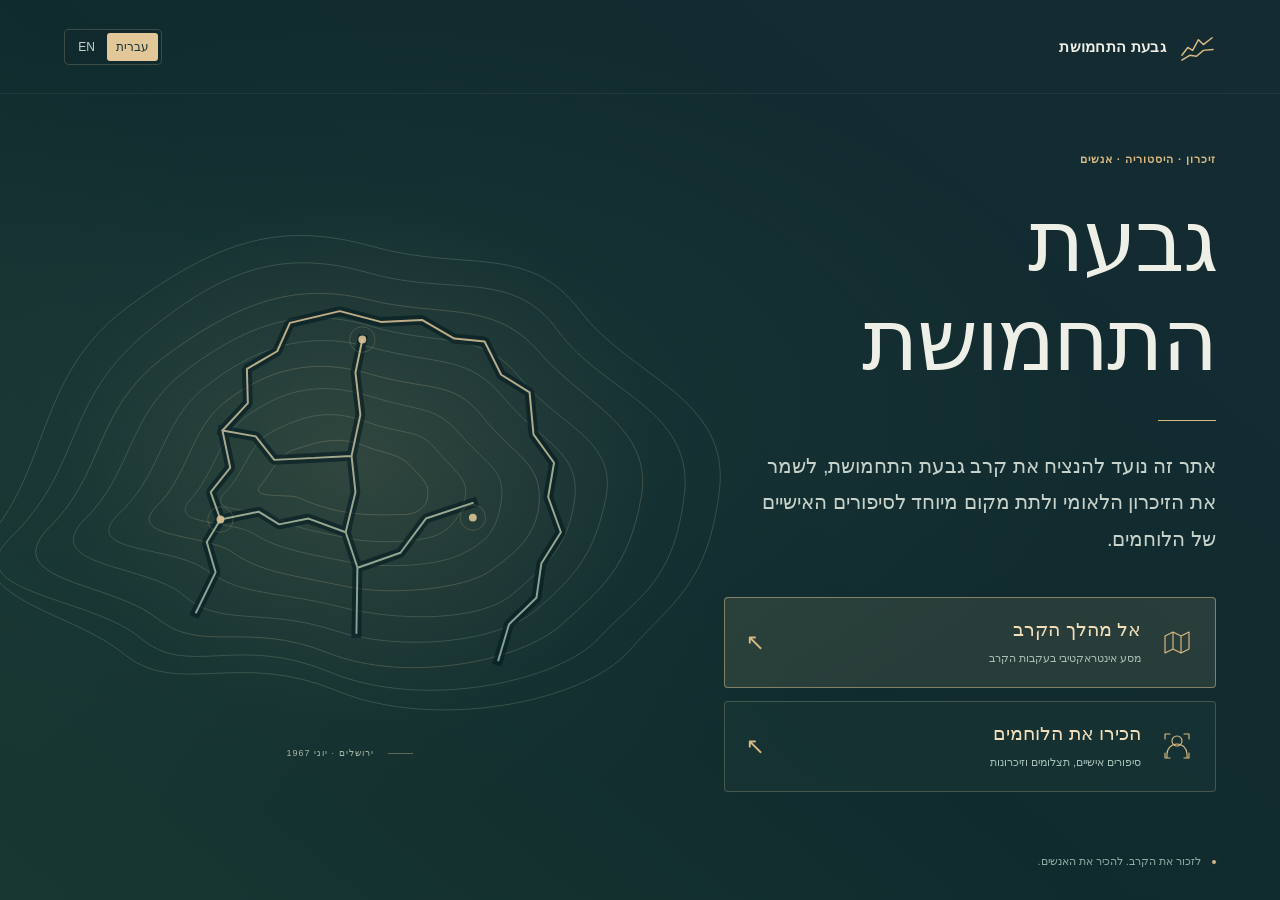
==== commit 08a6b91d: "Add memorial home, soldiers gallery and guide Add an animated Hebrew-first remembrance page with ent" ====
--- a/index.html
+++ b/index.html
@@ -1,8 +1,99 @@
 <!doctype html>
-<html lang="en"><head><meta charset="utf-8"><meta name="viewport" content="width=device-width,initial-scale=1"><title>Ammunition Hill — Then & Now</title><meta name="description" content="Explore two reference-based 3D models of Ammunition Hill: the 1967 battlefield and the modern memorial."><link rel="stylesheet" href="theme.css"><script type="importmap">{"imports":{"three":"./three.module.js"}}</script></head>
-<body><main id="mapPage">
-<header><a class="brand" href="#map">AH <span>LIVING HISTORY</span></a><div class="era-switch" role="group" aria-label="Choose a period"><button id="era1967" aria-pressed="true">June 1967</button><button id="eraToday" aria-pressed="false">Memorial today</button></div><div class="header-actions"><button id="sourcesButton" class="quiet">Sources & accuracy</button><div class="language-switch" role="group" aria-label="Language"><button data-language="en" translate="no" aria-label="Switch to English">EN</button><button data-language="he" translate="no" aria-label="Switch to Hebrew">עברית</button></div></div></header>
-<aside class="intro-panel"><p class="eyebrow">ONE PLACE · TWO PERIODS</p><h1>Ammunition <br>Hill</h1><p class="hebrew" lang="he" dir="rtl">גבעת התחמושת</p><div class="era-copy"><span id="eraCaption">THE BATTLEFIELD · 1967</span><h2 id="eraTitle">Before the memorial</h2><p id="eraDescription">Follow the western, central and eastern trenches of the Jordanian outpost. Hover over a numbered place or play the battle sequence below.</p></div><div class="legend"><span><i class="trench-key"></i>Trenches</span><span><i class="building-key"></i>Buildings & positions</span></div><div class="accuracy"><b>Reference-based reconstruction</b><p id="accuracyText">Trench layout follows a published diagram. Heights, widths and building forms are estimates.</p></div><button id="mapButton" class="text-button">View the historical map ↗</button><details id="landmarkBrowser"><summary>Explore 19 places <span>Hover · tap · keyboard</span></summary><div id="landmarkList"></div></details><div id="peopleDock"><p class="eyebrow">THE PEOPLE OF THE HILL</p><div id="personDock" class="person-dock"><a class="person-link" data-person="eitan" href="#eitan"><span class="person-photo"><img id="eitanPhoto" src="eitan.jpg" alt="Eitan Naveh"></span><span><b>Eitan Naveh</b><small>Read his full story →</small></span></a><p id="eitanStatus" role="status"></p><p id="eitanExplanation"></p><button id="jumpToEitan">Jump to Eitan’s action</button></div><div id="yakiDock" class="person-dock"><a class="person-link" data-person="yaki" href="#yaki"><span class="person-photo"><img id="yakiPhoto" src="yaki.jpg" alt="Yaki Hetz"></span><span><b>Yaki Hetz</b><small>Read his full story →</small></span></a><p id="yakiStatus" role="status"></p><p id="yakiExplanation"></p><button id="jumpToYaki">Jump to Yaki’s action</button></div></div></aside>
+<html lang="he" dir="rtl"><head><meta charset="utf-8"><meta name="viewport" content="width=device-width,initial-scale=1"><title>Ammunition Hill — Then & Now</title><meta name="description" content="Explore two reference-based 3D models of Ammunition Hill: the 1967 battlefield and the modern memorial."><link rel="stylesheet" href="theme.css"><script type="importmap">{"imports":{"three":"./three.module.js"}}</script></head>
+<body>
+<!-- Insert these sections as siblings of #mapPage, before the application script. -->
+<section id="homePage" role="main" class="front-page front-home" aria-labelledby="homeTitle">
+  <nav class="front-nav" aria-label="Memorial navigation">
+    <a class="front-wordmark" href="#home" aria-label="Ammunition Hill home">
+      <svg class="front-mark" viewBox="0 0 38 38" aria-hidden="true"><path d="M3 28 9 20 14 23 20 12 25 17 34 10M3 33 11 28 18 29 25 23 35 22"/></svg>
+      <span>Ammunition Hill</span>
+    </a>
+    <div class="language-switch front-language" role="group" aria-label="Language">
+      <button data-language="en" translate="no" aria-label="Switch to English">EN</button>
+      <button data-language="he" translate="no" aria-label="Switch to Hebrew">עברית</button>
+    </div>
+  </nav>
+
+  <div class="front-home-layout">
+    <div class="front-home-copy">
+      <p class="front-kicker front-reveal">REMEMBRANCE · HISTORY · PEOPLE</p>
+      <h1 id="homeTitle" tabindex="-1" class="front-reveal">Ammunition Hill</h1>
+      <div class="front-rule front-reveal" aria-hidden="true"></div>
+      <p class="front-dedication front-reveal">This site commemorates the Battle of Ammunition Hill as part of our national memory, with a special place for the personal stories of the soldiers.</p>
+      <div class="front-choices front-reveal" aria-label="Choose how to explore">
+        <a class="front-choice front-choice-primary" href="#guide">
+          <span class="front-choice-icon" aria-hidden="true"><svg viewBox="0 0 32 32"><path d="m4 10 8-4 8 4 8-4v17l-8 4-8-4-8 4ZM12 6v17m8-13v17"/></svg></span>
+          <span class="front-choice-copy"><strong>Explore the battle</strong><small>An interactive journey through the battlefield</small></span>
+          <span class="front-choice-arrow" aria-hidden="true">↗</span>
+        </a>
+        <a class="front-choice" href="#soldiers">
+          <span class="front-choice-icon" aria-hidden="true"><svg viewBox="0 0 32 32"><circle cx="16" cy="11" r="5"/><path d="M6 27v-3a10 10 0 0 1 20 0v3M4 4h5M4 4v5m24-5h-5m5 0v5M4 28h5m-5 0v-5m24 5h-5m5 0v-5"/></svg></span>
+          <span class="front-choice-copy"><strong>Meet the soldiers</strong><small>Personal stories, photographs and remembrance</small></span>
+          <span class="front-choice-arrow" aria-hidden="true">↗</span>
+        </a>
+      </div>
+    </div>
+
+    <div class="front-landscape front-reveal">
+      <svg class="front-terrain" viewBox="0 0 680 590" role="img" aria-label="An abstract landscape inspired by the hill’s trenches">
+        <defs>
+          <radialGradient id="frontTerrainGlow"><stop offset="0" stop-color="#d4b881" stop-opacity=".12"/><stop offset="1" stop-color="#d4b881" stop-opacity="0"/></radialGradient>
+          <linearGradient id="frontTrenchInk" x1="0" y1="0" x2="0" y2="1"><stop offset="0" stop-color="#e0c597"/><stop offset="1" stop-color="#8fbaa9"/></linearGradient>
+        </defs>
+        <ellipse cx="350" cy="285" rx="310" ry="270" fill="url(#frontTerrainGlow)"/>
+        <g class="front-contours" fill="none">
+          <path d="M-35 368C35 294 18 196 113 126S271 38 364 64s159-4 211 65 155 89 143 185-48 113-93 164-197 82-298 40-163 7-217-37S-32 432-35 368Z"/>
+          <path d="M-7 362c75-73 54-139 138-209S276 67 360 91s147-5 193 59 141 80 129 170-48 102-88 145-178 74-274 34-145 7-194-35S-64 418-7 362Z"/>
+          <path d="M30 354c60-56 48-123 119-176S280 99 358 118s129 0 176 54 117 77 104 149-42 94-82 130-157 61-239 28-128 2-174-35S-16 407 30 354Z"/>
+          <path d="M67 345c51-48 45-108 104-153s116-69 189-47 114 3 154 53 100 63 88 123-34 82-72 115-137 43-207 20-116-3-152-35S25 392 67 345Z"/>
+          <path d="M102 339c46-40 44-95 91-132s99-59 169-40 99 7 136 52 79 54 72 104-31 68-63 96-115 29-178 13-100-11-135-37S66 378 102 339Z"/>
+          <path d="M141 331c35-32 35-81 74-110s84-45 145-27 86 6 116 44 59 46 58 84-27 57-51 74-98 26-149 15-85-14-113-34S113 363 141 331Z"/>
+          <path d="M177 323c25-27 29-66 61-88s68-35 123-18 66 9 93 40 46 35 41 68-19 43-42 54-76 15-116 7-71-13-94-28S153 350 177 323Z"/>
+          <path d="M212 316c22-21 24-51 51-64s53-24 94-9 53 6 72 29 33 29 29 49-17 35-35 40-57 7-85 1-55-10-73-21S193 338 212 316Z"/>
+          <path d="M249 308c13-15 18-32 36-37s39-15 68-4 37 8 50 22 18 17 17 30-13 19-26 19-35 1-55-2-40-10-50-15S237 323 249 308Z"/>
+        </g>
+        <g class="front-trench-shadow" fill="none"><path d="m183 438 20-41-9-31 14-23-10-28 20-25-8-38 26-28-1-35 31-18 13-29 51-12 42 11 42-2 33 19 31 3 17 34 29 18 4 43 21 29-6 35 13 36-20 32-5 35-28 27-11 37"/><path d="m347 459 1-67-12-36 10-41-4-37 9-42-5-43 7-34m-145 184 39-8 21 13 30-6 38 14m-126-104 34 6 19 24 41-2 38-2m7 114 43-15 26-35 48-16"/></g>
+        <g class="front-trench-lines" fill="none"><path class="front-trench-outer" d="m183 438 20-41-9-31 14-23-10-28 20-25-8-38 26-28-1-35 31-18 13-29 51-12 42 11 42-2 33 19 31 3 17 34 29 18 4 43 21 29-6 35 13 36-20 32-5 35-28 27-11 37"/><path class="front-trench-inner" d="m347 459 1-67-12-36 10-41-4-37 9-42-5-43 7-34m-145 184 39-8 21 13 30-6 38 14m-126-104 34 6 19 24 41-2 38-2m7 114 43-15 26-35 48-16"/></g>
+        <g class="front-terrain-points"><circle cx="208" cy="343" r="4"/><circle cx="353" cy="159" r="4"/><circle cx="466" cy="341" r="4"/></g>
+        <g class="front-terrain-halo" fill="none"><circle cx="208" cy="343" r="13"/><circle cx="353" cy="159" r="13"/><circle cx="466" cy="341" r="13"/></g>
+      </svg>
+      <div class="front-landscape-caption"><span class="front-caption-line" aria-hidden="true"></span><span>JERUSALEM · JUNE 1967</span></div>
+    </div>
+  </div>
+  <div class="front-home-foot"><span class="front-memory-dot" aria-hidden="true"></span><p>To remember the battle. To know the people.</p></div>
+</section>
+
+<section id="soldiersPage" role="main" class="front-page front-inner-page" hidden aria-labelledby="soldiersTitle">
+  <nav class="front-nav" aria-label="Memorial navigation">
+    <a class="front-back" href="#home"><span aria-hidden="true">←</span><span>Back to the memorial</span></a>
+    <div class="front-nav-end"><a class="front-nav-link" href="#guide">Explore the battle</a><div class="language-switch front-language" role="group" aria-label="Language"><button data-language="en" translate="no" aria-label="Switch to English">EN</button><button data-language="he" translate="no" aria-label="Switch to Hebrew">עברית</button></div></div>
+  </nav>
+  <div class="front-inner-content">
+    <div class="front-page-heading front-reveal"><p class="front-kicker">THE PEOPLE BEHIND THE BATTLE</p><h1 id="soldiersTitle" tabindex="-1">Meet the soldiers</h1><p>Through their lives and personal stories, the memory of the battle takes on a human face.</p></div>
+    <div id="soldierCards" class="front-soldier-grid"></div>
+    <div class="front-gallery-foot"><span class="front-rule" aria-hidden="true"></span><p>Select a portrait to read the full story.</p></div>
+  </div>
+</section>
+
+<section id="guidePage" role="main" class="front-page front-inner-page front-guide-page" hidden aria-labelledby="guideTitle">
+  <nav class="front-nav" aria-label="Memorial navigation">
+    <a class="front-back" href="#home"><span aria-hidden="true">←</span><span>Back to the memorial</span></a>
+    <div class="front-nav-end"><a class="front-nav-link" href="#soldiers">Meet the soldiers</a><div class="language-switch front-language" role="group" aria-label="Language"><button data-language="en" translate="no" aria-label="Switch to English">EN</button><button data-language="he" translate="no" aria-label="Switch to Hebrew">עברית</button></div></div>
+  </nav>
+  <div class="front-inner-content front-guide-content">
+    <div class="front-page-heading front-reveal"><p class="front-kicker">A SHORT GUIDE</p><h1 id="guideTitle" tabindex="-1">Before entering the battlefield</h1><p>Explore at your own pace, and return to any part of the story.</p></div>
+    <ol class="front-guide-steps">
+      <li class="front-guide-step front-reveal"><span class="front-step-number" aria-hidden="true">01</span><div class="front-step-copy"><h2>Explore the landscape</h2><p>Drag to rotate. Scroll or pinch to zoom. Use Top view to see the trench layout.</p></div><svg class="front-guide-icon" viewBox="0 0 64 64" aria-hidden="true"><path d="m9 33 23-13 23 13-23 13Zm0 10 23 13 23-13M21 13l11-6 11 6M32 7v10"/><path d="M7 18v-7h7m36 0h7v7M7 18l7-7m36 0 7 7"/></svg></li>
+      <li class="front-guide-step front-reveal"><span class="front-step-number" aria-hidden="true">02</span><div class="front-step-copy"><h2>Follow the battle</h2><p>Play or pause the sequence. Use Previous and Next to move between phases, or Stop to return to the start.</p></div><svg class="front-guide-icon" viewBox="0 0 64 64" aria-hidden="true"><circle cx="32" cy="29" r="19"/><path d="m28 20 13 9-13 9ZM11 55h42M11 52v6m14-6v6m14-6v6m14-6v6"/></svg></li>
+      <li class="front-guide-step front-reveal"><span class="front-step-number" aria-hidden="true">03</span><div class="front-step-copy"><h2>Discover the personal stories</h2><p>Hover over a marker or tap it for details. Select a soldier’s portrait to open the full biography.</p></div><svg class="front-guide-icon" viewBox="0 0 64 64" aria-hidden="true"><path d="M14 8h36v48H14ZM23 45h18"/><circle cx="32" cy="23" r="7"/><path d="M21 39a11 11 0 0 1 22 0"/></svg></li>
+    </ol>
+    <div class="front-guide-bottom front-reveal"><p class="front-guide-note">The reconstruction is schematic; positions and timing are approximate.</p><a id="guideStart" class="front-enter" href="#map"><span>Enter the simulation</span><span aria-hidden="true">→</span></a></div>
+  </div>
+</section>
+
+<main id="mapPage" hidden>
+<header><a class="brand" href="#home" aria-label="Home">AH <span>LIVING HISTORY</span></a><div class="era-switch" role="group" aria-label="Choose a period"><button id="era1967" aria-pressed="true">June 1967</button><button id="eraToday" aria-pressed="false">Memorial today</button></div><div class="header-actions"><button id="sourcesButton" class="quiet">Sources & accuracy</button><div class="language-switch" role="group" aria-label="Language"><button data-language="en" translate="no" aria-label="Switch to English">EN</button><button data-language="he" translate="no" aria-label="Switch to Hebrew">עברית</button></div></div></header>
+<aside class="intro-panel"><nav class="map-page-links" aria-label="Site navigation"><a href="#home">Home</a><a href="#soldiers">The soldiers</a><a href="#guide">How to explore</a></nav><p class="eyebrow">ONE PLACE · TWO PERIODS</p><h1>Ammunition <br>Hill</h1><p class="hebrew" lang="he" dir="rtl">גבעת התחמושת</p><div class="era-copy"><span id="eraCaption">THE BATTLEFIELD · 1967</span><h2 id="eraTitle" tabindex="-1">Before the memorial</h2><p id="eraDescription">Follow the western, central and eastern trenches of the Jordanian outpost. Hover over a numbered place or play the battle sequence below.</p></div><div class="legend"><span><i class="trench-key"></i>Trenches</span><span><i class="building-key"></i>Buildings & positions</span></div><div class="accuracy"><b>Reference-based reconstruction</b><p id="accuracyText">Trench layout follows a published diagram. Heights, widths and building forms are estimates.</p></div><button id="mapButton" class="text-button">View the historical map ↗</button><details id="landmarkBrowser"><summary>Explore 19 places <span>Hover · tap · keyboard</span></summary><div id="landmarkList"></div></details><div id="peopleDock"><p class="eyebrow">THE PEOPLE OF THE HILL</p><div id="personDock" class="person-dock"><a class="person-link" data-person="eitan" href="#eitan"><span class="person-photo"><img id="eitanPhoto" src="eitan.jpg" alt="Eitan Naveh"></span><span><b>Eitan Naveh</b><small>Read his full story →</small></span></a><p id="eitanStatus" role="status"></p><p id="eitanExplanation"></p><button id="jumpToEitan">Jump to Eitan’s action</button></div><div id="yakiDock" class="person-dock"><a class="person-link" data-person="yaki" href="#yaki"><span class="person-photo"><img id="yakiPhoto" src="yaki.jpg" alt="Yaki Hetz"></span><span><b>Yaki Hetz</b><small>Read his full story →</small></span></a><p id="yakiStatus" role="status"></p><p id="yakiExplanation"></p><button id="jumpToYaki">Jump to Yaki’s action</button></div></div></aside>
 
 <div id="scene" aria-label="Interactive 3D reconstruction of Ammunition Hill"></div><div id="loading" role="status">Preparing both landscapes…</div>
 <div id="marker" class="person-marker"><a data-person="eitan" class="portrait" id="portrait" href="#eitan" aria-label="Read Eitan Naveh’s story" aria-describedby="eitanStatus"><img src="eitan.jpg" alt="Eitan Naveh"><span class="plus">↗</span></a><span class="marker-label">Eitan Naveh<small id="avatarCaption"></small></span></div>
@@ -23,6 +114,6 @@
 <dialog id="mapDialog"><button class="dialog-close" aria-label="Close historical map">×</button><h2>Historical battle map</h2><img src="battle-map.jpg" alt="Historical plan showing the western, central and eastern trench routes, buildings and numbered battle movements"><p>Diagram, not a measured survey. Numbered circles mark battle movements.</p><a href="https://commons.wikimedia.org/wiki/File:HATAHMOSHET1.JPG" target="_blank" rel="noopener">Museum-attributed map and license ↗</a></dialog>
 </main>
 <section id="biographyPage" class="biography-page" hidden aria-labelledby="biographyTitle">
-<nav class="biography-nav"><a id="backToMap" href="#map">Return to the battlefield</a><div class="language-switch" role="group" aria-label="Language"><button data-language="en" translate="no" aria-label="Switch to English">EN</button><button data-language="he" translate="no" aria-label="Switch to Hebrew">עברית</button></div></nav>
+<nav class="biography-nav"><div class="biography-nav-links"><a id="backToMap" href="#map">Return to the battlefield</a><a href="#home">Home</a></div><div class="language-switch" role="group" aria-label="Language"><button data-language="en" translate="no" aria-label="Switch to English">EN</button><button data-language="he" translate="no" aria-label="Switch to Hebrew">עברית</button></div></nav>
 <article class="biography"><div class="biography-hero"><figure><img id="biographyPhoto" src="eitan.jpg" alt="Portrait of Eitan Naveh"><figcaption><a id="biographyPhotoCredit" target="_blank" rel="noopener"></a> <a id="biographyPhotoLicense" target="_blank" rel="noopener" hidden>CC BY-SA 3.0 ↗</a></figcaption></figure><div><p id="biographyEyebrow" class="eyebrow"></p><h1 id="biographyTitle" tabindex="-1"></h1><p id="biographySubtitle"></p><p id="biographyIntro"></p><a id="biographyAction" class="bio-action" href="#eitan-action">Follow Eitan’s part in the battle</a></div></div><div id="biographySections"></div><section class="biography-sources" aria-labelledby="biographySourcesHeading"><h2 id="biographySourcesHeading"></h2><div id="biographySources"></div></section></article>
 </section><script type="module" src="model.js"></script></body></html>
--- a/theme.css
+++ b/theme.css
@@ -44,3 +44,118 @@
 @media(max-width:480px){#peopleDock{grid-template-columns:1fr}#peopleDock .person-dock{padding:11px}#peopleDock .person-link small{font-size:10px}#peopleDock .person-link b{font-size:18px}#peopleDock .person-dock>p{line-height:1.5}#peopleDock .person-dock>button{font-size:11px}#mapPage>#scene{height:390px}}
 
 .person-photo{display:block;flex:none;width:44px;height:52px;overflow:hidden;border-radius:3px}.person-link .person-photo img{width:100%;height:100%;object-fit:cover}.portrait-window{display:block;width:100%;height:100%;overflow:hidden;border-radius:50%}.story-photo{display:block;flex:none;width:70px;height:90px;overflow:hidden;border-radius:3px}.story-photo img{width:100%;height:100%}#yakiPhoto,#yakiPortrait img,#storyPhoto[data-person=yaki]{transform:scale(2.2);transform-origin:82% 55%;object-position:80% 50%}#biographyPhotoLicense{display:block;margin-top:5px}@media(max-width:850px){.person-photo{width:34px;height:42px}}
+
+/* Landing pages only. The map and biography keep their existing styling. */
+.front-page{--front-ink:#eef0e7;--front-muted:#a9bebc;--front-gold:#d8ba83;--front-edge:#d0bb8933;min-height:100svh;box-sizing:border-box;background:#122c30;color:var(--front-ink);font-family:Arial,'DM Sans',sans-serif;isolation:isolate}
+.front-page[hidden]{display:none!important}
+.front-page *{box-sizing:border-box}
+.front-page a{color:inherit;text-decoration:none}
+.front-page a:focus-visible,.front-page button:focus-visible{outline:3px solid #f3d399;outline-offset:6px}
+.front-page h1:focus{outline:none}
+.front-page h1,.front-page h2,.front-page p{margin:0}
+.front-page h1{font-family:Georgia,'Playfair Display',serif;font-size:clamp(56px,6.7vw,94px);font-weight:400;line-height:1.03;letter-spacing:-2.4px;color:var(--front-ink)}
+.front-page h2{font-family:Arial,'DM Sans',sans-serif;font-weight:500;letter-spacing:0}
+.front-nav{max-width:1440px;margin:0 auto;padding:27px clamp(24px,5vw,76px);display:flex;align-items:center;justify-content:space-between;gap:28px;border-bottom:1px solid #b1c2b916;min-height:94px}
+.front-wordmark{display:flex;align-items:center;gap:13px;font-size:15px;font-weight:600;letter-spacing:.3px}
+.front-mark{width:37px;height:37px;fill:none;stroke:var(--front-gold);stroke-width:1.5;stroke-linecap:round;stroke-linejoin:round}
+.front-language{flex-shrink:0;border-color:#e1d2af35!important;background:#11282c55}
+.front-language button{min-width:37px;color:#c5d3cc!important;font-family:Arial,sans-serif!important}
+.front-language button[aria-pressed=true]{background:#e2c798!important;color:#173237!important}
+.front-home{background:radial-gradient(ellipse at 78% 46%,#25423e80,transparent 58%),linear-gradient(140deg,#142b32,#102b2e 54%,#183731);display:flex;flex-direction:column;overflow:hidden}
+.front-home-layout{width:100%;max-width:1440px;margin:auto;display:grid;grid-template-columns:minmax(0,1fr) minmax(0,1.06fr);align-items:center;gap:8px;padding:48px clamp(24px,5vw,76px) 32px}
+.front-home-copy{max-width:580px;z-index:1}
+.front-kicker{font-size:11px;font-weight:600;letter-spacing:2.6px;line-height:1.6;color:var(--front-gold)}
+.front-home h1{margin-top:24px;max-width:510px;text-wrap:balance}
+.front-rule{display:block;width:58px;height:1px;background:var(--front-gold);opacity:.8}
+.front-home-copy>.front-rule{margin:30px 0 27px}
+.front-dedication{font-size:clamp(17px,1.55vw,21px);line-height:1.85;font-weight:400;color:#c7d3ca;max-width:500px;text-wrap:pretty}
+.front-choices{display:grid;gap:13px;margin-top:39px;max-width:492px}
+.front-choice{display:flex;align-items:center;gap:18px;min-height:91px;padding:18px 21px;border:1px solid #d4c39340;border-radius:4px;background:#25444045;transition:background .22s,border-color .22s,transform .22s}
+.front-choice-primary{border-color:#ddc39180;background:#d0bb8920}
+.front-choice:hover{background:#d6c29427;border-color:#eed49f9e;transform:translateY(-2px)}
+.front-choice-icon{display:flex;width:35px;height:35px;flex:0 0 35px;align-items:center;justify-content:center;color:var(--front-gold)}
+.front-choice-icon svg{width:32px;height:32px;stroke:currentColor;stroke-width:1.15;fill:none;stroke-linejoin:round;stroke-linecap:round}
+.front-choice-copy{display:block;min-width:0;flex:1}
+.front-choice strong{display:block;font-size:19px;font-weight:500;line-height:1.3;color:#f2dfba}
+.front-choice small{display:block;font-size:11px;color:#a9c0b9;line-height:1.5;margin-top:7px}
+.front-choice-arrow{font-size:23px;color:var(--front-gold);font-family:Arial,sans-serif;line-height:1}
+.front-landscape{width:113%;max-width:720px;margin-inline-start:-5%;align-self:center;pointer-events:none}
+.front-terrain{width:100%;height:auto;display:block;overflow:visible}
+.front-contours{stroke:#90a98c;stroke-width:.8;opacity:.34}
+.front-contours path:nth-child(3n){stroke:#d0bd8f;opacity:.85}
+.front-trench-shadow{stroke:#071d23;stroke-width:10;stroke-linecap:square;stroke-linejoin:bevel;opacity:.65}
+.front-trench-lines{stroke:url(#frontTrenchInk);stroke-width:2;stroke-linecap:round;stroke-linejoin:bevel;opacity:.85}
+.front-trench-outer{stroke-dasharray:1500;stroke-dashoffset:1500;animation:front-draw 3s .35s cubic-bezier(.23,.65,.32,1) forwards}
+.front-trench-inner{stroke-dasharray:850;stroke-dashoffset:850;animation:front-draw 2.6s .7s cubic-bezier(.23,.65,.32,1) forwards}
+.front-terrain-points{fill:#ddc292;opacity:.9}
+.front-terrain-halo{stroke:#d8bc84;stroke-width:.7;opacity:.3;animation:front-linepulse 2s .8s ease-in-out 1}
+.front-landscape-caption{display:flex;align-items:center;justify-content:center;gap:14px;color:#a9b7a5;font-size:9px;font-weight:500;letter-spacing:2px;margin-top:-13px}
+.front-caption-line{height:1px;width:25px;background:#cfb88366}
+.front-home-foot{max-width:1440px;width:100%;margin:0 auto;padding:21px clamp(24px,5vw,76px) 29px;display:flex;align-items:center;gap:11px;color:#93aaa2;font-size:11px;line-height:1.6}
+.front-memory-dot{width:4px;height:4px;flex:0 0 4px;border-radius:100%;background:#ceb783;box-shadow:0 0 12px #d5bd8744}
+.front-reveal{animation:front-reveal .95s both cubic-bezier(.16,.65,.22,1)}
+.front-home h1.front-reveal{animation-delay:.08s}
+.front-home-copy>.front-rule.front-reveal{animation-delay:.16s}
+.front-dedication.front-reveal{animation-delay:.24s}
+.front-choices.front-reveal{animation-delay:.32s}
+.front-landscape.front-reveal{animation-delay:.2s;animation-duration:1.3s}
+.front-nav-end{display:flex;align-items:center;gap:26px}
+.front-back{display:inline-flex;align-items:center;gap:13px;font-size:13px;line-height:1.5;color:#d5c398!important}
+.front-back>span:first-child{font-size:21px;line-height:1}
+.front-nav-link{font-size:12px;color:#b8cdc4!important;line-height:1.5;border-bottom:1px solid #b8cdc444;padding-bottom:3px}
+.front-inner-page{background:radial-gradient(ellipse at 70% 0,#314d4340,transparent 60%),#132c30}
+.front-inner-content{max-width:1130px;margin:0 auto;padding:65px 40px 70px}
+.front-page-heading{max-width:770px;margin-bottom:43px}
+.front-page-heading h1{font-size:clamp(42px,5vw,66px);line-height:1.15;letter-spacing:-1.5px;margin-top:19px}
+.front-page-heading>p:last-child{font-size:17px;line-height:1.8;max-width:670px;color:var(--front-muted);margin-top:20px}
+.front-soldier-grid{display:grid;grid-template-columns:repeat(2,minmax(0,1fr));gap:26px}
+.front-soldier-card{display:block;overflow:hidden;min-height:266px;border:1px solid #d6bd833a;background:linear-gradient(135deg,#29454065,#20383b80);border-radius:4px;transition:transform .22s,border-color .22s,background .22s}
+.front-soldier-card:hover{transform:translateY(-3px);border-color:#e0c79488;background:#2b4945a8}
+.front-soldier-link{display:grid;grid-template-columns:155px minmax(0,1fr);min-height:266px;height:100%;color:inherit}
+.front-soldier-photo{display:block;overflow:hidden;min-height:266px;background:#283e3e}
+.front-soldier-photo img{width:100%;height:100%;min-height:266px;object-fit:cover;object-position:center top;filter:grayscale(1);display:block}
+.front-soldier-card[data-person=yaki] .front-soldier-photo img{transform:scale(2.2);transform-origin:82% 55%;object-position:80% 50%}
+.front-soldier-copy{padding:28px 24px;display:flex;flex-direction:column;align-items:flex-start}
+.front-soldier-copy h2{font-size:27px;line-height:1.18;color:#ead8b4;margin-bottom:8px}
+.front-soldier-subtitle{font-size:12px;color:#95aaa2;line-height:1.6}
+.front-soldier-copy p:not(.front-soldier-subtitle){font-size:13px;color:#b7c9c1;line-height:1.85;margin-top:19px}
+.front-soldier-more{display:block;padding-top:25px;margin-top:auto;font-size:12px;color:#dcc191;line-height:1.5}
+.front-gallery-foot{display:flex;gap:18px;align-items:center;margin-top:38px;color:#8fa8a0;font-size:12px;line-height:1.7}
+.front-gallery-foot .front-rule{width:36px;flex-shrink:0;opacity:.45}
+.front-guide-content{max-width:960px;padding-top:52px}
+.front-guide-content .front-page-heading{margin-bottom:33px}
+.front-guide-content .front-page-heading h1{font-size:clamp(39px,4.5vw,57px)}
+.front-guide-steps{padding:0;margin:0;list-style:none;border-top:1px solid var(--front-edge)}
+.front-guide-step{display:grid;grid-template-columns:44px minmax(0,1fr) 68px;align-items:center;gap:28px;padding:24px 0;border-bottom:1px solid var(--front-edge)}
+.front-guide-step:nth-child(1){animation-delay:.1s}
+.front-guide-step:nth-child(2){animation-delay:.2s}
+.front-guide-step:nth-child(3){animation-delay:.3s}
+.front-step-number{font-family:Georgia,serif;font-size:29px;color:#b8a67b;align-self:start;padding-top:3px;direction:ltr}
+.front-step-copy h2{font-size:20px;line-height:1.35;margin-bottom:8px;color:#e5d7b8}
+.front-step-copy p{font-size:14px;line-height:1.85;color:#a7bfb6;max-width:620px}
+.front-guide-icon{width:61px;height:61px;stroke:#bba77a;stroke-width:1;stroke-linecap:round;stroke-linejoin:round;fill:none;opacity:.7}
+.front-guide-bottom{display:flex;justify-content:space-between;align-items:center;gap:30px;margin-top:31px;animation-delay:.4s}
+.front-guide-note{max-width:370px;font-size:11px;line-height:1.8;color:#91aaa0}
+.front-enter{display:inline-flex;justify-content:center;align-items:center;gap:32px;padding:17px 24px;min-width:215px;background:#ddc396;color:#193338!important;border:1px solid #ead3aa;border-radius:3px;font-size:15px;font-weight:600;line-height:1.4;transition:background .2s,transform .2s;flex-shrink:0}
+.front-enter:hover{background:#efd9b3;transform:translateY(-2px)}
+.front-enter>span:last-child{font-size:22px;font-weight:400;line-height:1}
+html[dir=rtl] .front-page{font-family:Arial,sans-serif}
+html[dir=rtl] .front-page h1{font-family:Arial,sans-serif;font-weight:500;letter-spacing:-2px;line-height:1.15}
+html[dir=rtl] .front-home h1{max-width:470px}
+html[dir=rtl] .front-kicker{letter-spacing:1px}
+html[dir=rtl] .front-home{background:radial-gradient(ellipse at 22% 46%,#25423e80,transparent 58%),linear-gradient(220deg,#142b32,#102b2e 54%,#183731)}
+html[dir=rtl] .front-choice-arrow,html[dir=rtl] .front-back>span:first-child,html[dir=rtl] .front-enter>span:last-child{transform:scaleX(-1)}
+html[dir=rtl] .front-landscape-caption{letter-spacing:1px}
+@keyframes front-reveal{from{opacity:0;transform:translateY(14px)}to{opacity:1;transform:translateY(0)}}
+@keyframes front-draw{to{stroke-dashoffset:0}}
+@keyframes front-linepulse{0%,100%{opacity:.2}50%{opacity:.52}}
+@media(min-width:1500px){.front-home-layout{gap:36px;padding-top:66px;padding-bottom:48px}.front-landscape{width:116%}.front-dedication{font-size:22px}}
+@media(max-width:1050px){.front-home-layout{grid-template-columns:1.08fr 1fr;padding-top:39px}.front-page h1{font-size:65px}.front-dedication{font-size:17px}.front-choice{padding:17px;gap:13px}.front-choice strong{font-size:17px}.front-choice small{font-size:10px}.front-landscape{width:127%;margin-inline-start:-11%}.front-inner-content{padding:48px 30px 60px}.front-soldier-grid{gap:18px}.front-soldier-link{grid-template-columns:120px minmax(0,1fr)}.front-soldier-copy{padding:24px 18px}.front-soldier-copy h2{font-size:24px}.front-page-heading h1{font-size:52px}}
+@media(max-width:760px){.front-nav{padding:19px 24px;min-height:79px;gap:17px}.front-wordmark{font-size:13px;gap:9px}.front-mark{width:31px;height:31px}.front-nav-end{gap:18px}.front-nav-link{font-size:11px}.front-back{font-size:12px;gap:8px}.front-home-layout{display:flex;flex-direction:column;align-items:stretch;padding:45px 28px 12px;gap:0}.front-home-copy{max-width:540px;align-self:center;width:100%}.front-page h1{font-size:clamp(52px,9vw,72px)}.front-home h1{margin-top:19px;max-width:100%}.front-home-copy>.front-rule{margin:25px 0 21px}.front-dedication{max-width:530px;font-size:18px;line-height:1.85}.front-kicker{font-size:10px;letter-spacing:2px}.front-choices{max-width:100%;margin-top:30px;gap:12px}.front-choice{min-height:83px;padding:17px 19px}.front-choice strong{font-size:18px}.front-choice small{font-size:11px}.front-landscape{max-width:520px;align-self:center;width:105%;margin:-7px -2.5% -12px;max-height:342px;overflow:hidden}.front-terrain{margin-top:-32px}.front-landscape-caption{display:none}.front-home-foot{padding:15px 28px 24px;font-size:10px}.front-page-heading{margin-bottom:29px}.front-page-heading h1{font-size:43px;letter-spacing:-1px}.front-page-heading>p:last-child{font-size:15px;margin-top:16px}.front-inner-content{padding:39px 25px 47px}.front-soldier-grid{grid-template-columns:1fr;gap:18px}.front-soldier-card,.front-soldier-link,.front-soldier-photo,.front-soldier-photo img{min-height:242px}.front-soldier-link{grid-template-columns:145px minmax(0,1fr)}.front-soldier-copy{padding:25px 23px}.front-soldier-copy h2{font-size:28px}.front-gallery-foot{margin-top:28px;font-size:11px}.front-guide-content{padding-top:39px}.front-guide-content .front-page-heading h1{font-size:40px}.front-guide-step{grid-template-columns:35px minmax(0,1fr) 49px;gap:18px;padding:23px 0}.front-step-number{font-size:26px}.front-step-copy h2{font-size:18px}.front-step-copy p{font-size:13px}.front-guide-icon{width:47px;height:47px}.front-guide-bottom{gap:20px;align-items:stretch;flex-direction:column;margin-top:25px}.front-guide-note{max-width:100%;font-size:11px}.front-enter{width:100%;justify-content:space-between;padding:17px 23px}.front-nav .front-language button{padding:6px 7px;min-width:31px}html[dir=rtl] .front-home h1{max-width:100%}html[dir=rtl] .front-page h1{letter-spacing:-1px}}
+@media(max-width:410px){.front-nav{padding:17px 18px}.front-nav-link{max-width:73px;font-size:10px;line-height:1.5}.front-nav-end{gap:12px}.front-back{font-size:11px}.front-home-layout{padding:34px 22px 7px}.front-page h1{font-size:54px}.front-dedication{font-size:17px}.front-choice{gap:11px;padding:16px 15px}.front-choice-icon{width:30px;flex-basis:30px}.front-choice strong{font-size:17px}.front-choice small{font-size:10px}.front-choice-arrow{font-size:20px}.front-landscape{max-height:282px}.front-home-foot{padding-inline:22px}.front-inner-content{padding-inline:21px}.front-page-heading h1,.front-guide-content .front-page-heading h1{font-size:35px}.front-soldier-link{grid-template-columns:112px minmax(0,1fr)}.front-soldier-copy{padding:22px 18px}.front-soldier-copy h2{font-size:24px}.front-soldier-copy p:not(.front-soldier-subtitle){font-size:12px}.front-guide-step{grid-template-columns:27px minmax(0,1fr);gap:15px}.front-guide-icon{display:none}.front-step-number{font-size:23px}.front-step-copy h2{font-size:17px}}
+@media(prefers-reduced-motion:reduce){.front-page *,.front-page *::before,.front-page *::after{animation:none!important;transition:none!important;scroll-behavior:auto!important}.front-trench-outer,.front-trench-inner{stroke-dashoffset:0!important}.front-reveal{opacity:1!important;transform:none!important}.front-terrain-halo{opacity:.3!important}}
+
+.map-page-links{display:flex;flex-wrap:wrap;gap:7px 13px;margin-bottom:18px;padding-bottom:13px;border-bottom:1px solid #abc5cb29}.map-page-links a{font-size:11px;color:#d6c09a;text-decoration:none}.map-page-links a:hover,.biography-nav-links a:hover{text-decoration:underline}.biography-nav-links{display:flex;align-items:center;flex-wrap:wrap;gap:20px}.biography-nav-links a{color:#ecd0a1;text-decoration:none;font-size:13px}#eraTitle:focus{outline:none}@media(max-width:850px){.map-page-links{margin-bottom:13px}.biography-nav-links{gap:12px}.biography-nav-links a{font-size:11px}}
+
+
+.front-home>.front-nav{width:100%}.front-soldier-photo{position:relative}.front-soldier-photo img{position:absolute;inset:0;filter:none}.front-soldier-copy{min-width:0}.front-soldier-link:focus-visible{outline-offset:-4px!important}
